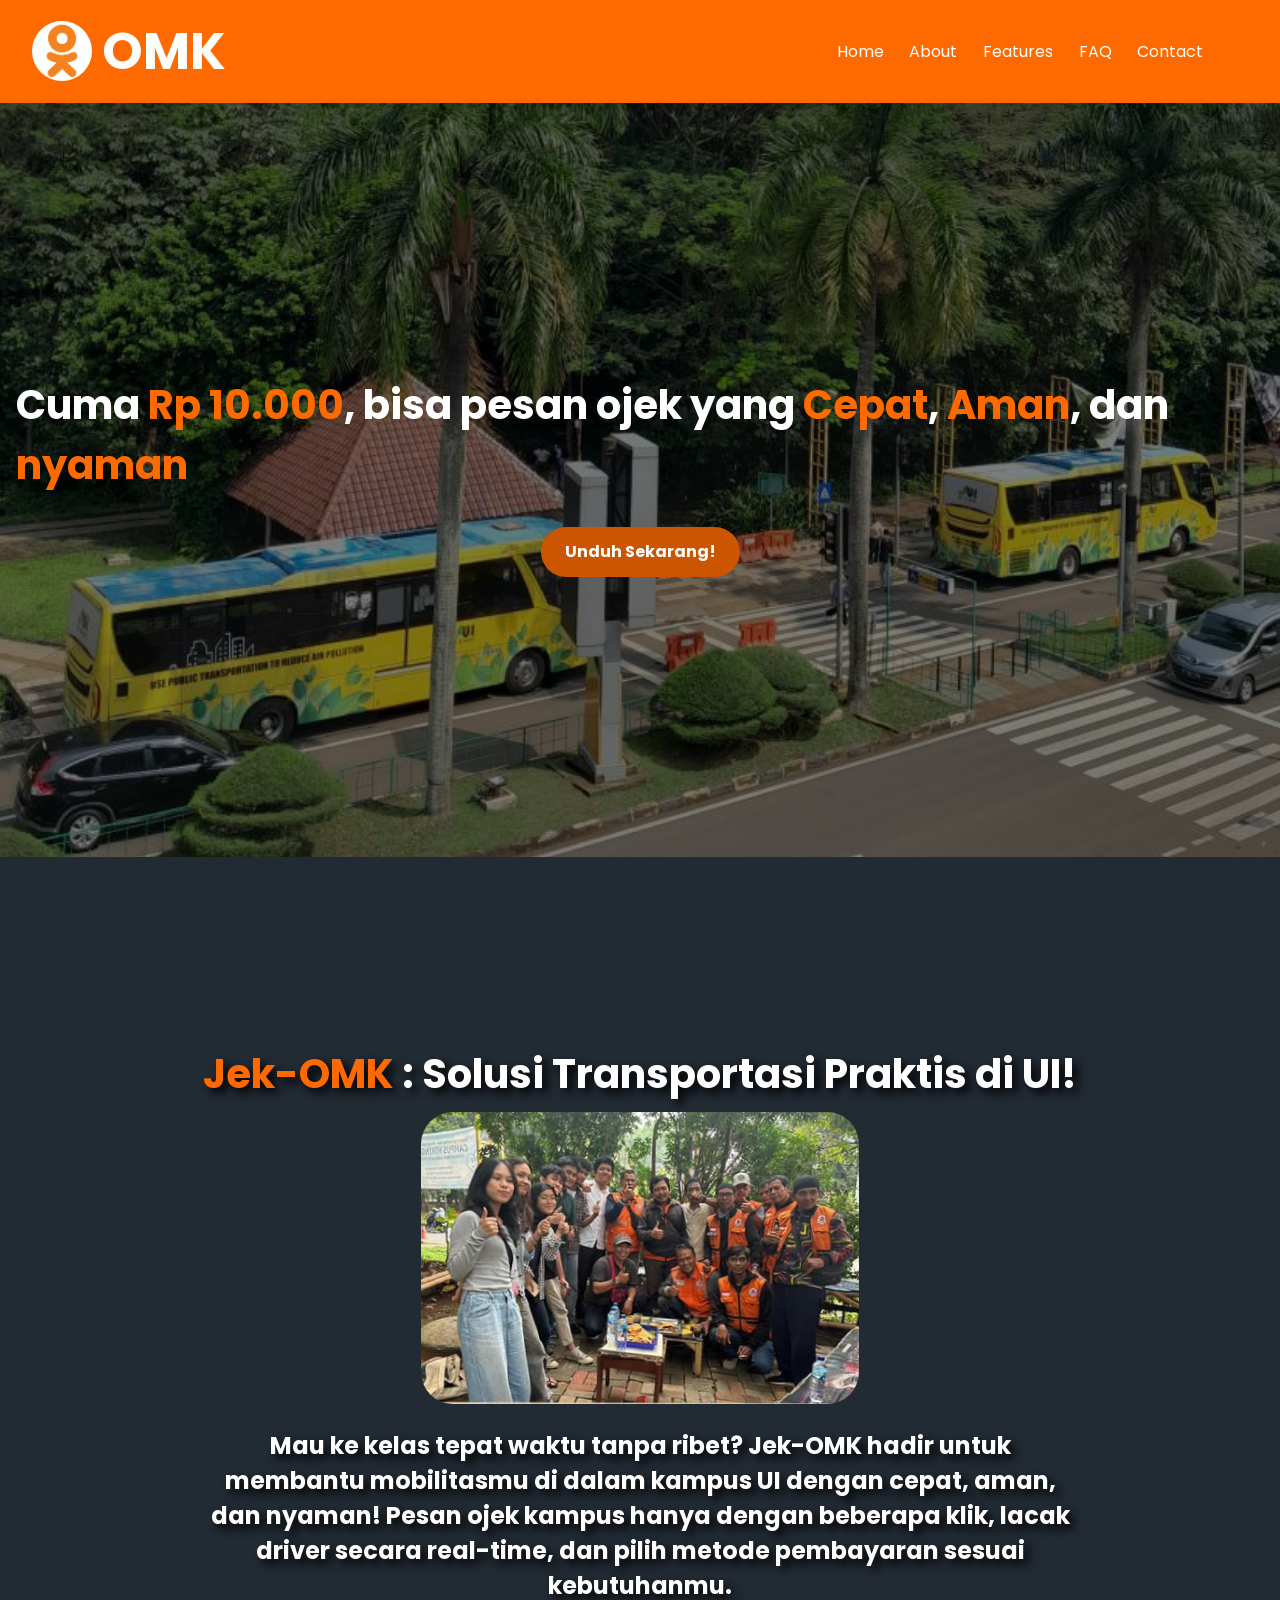
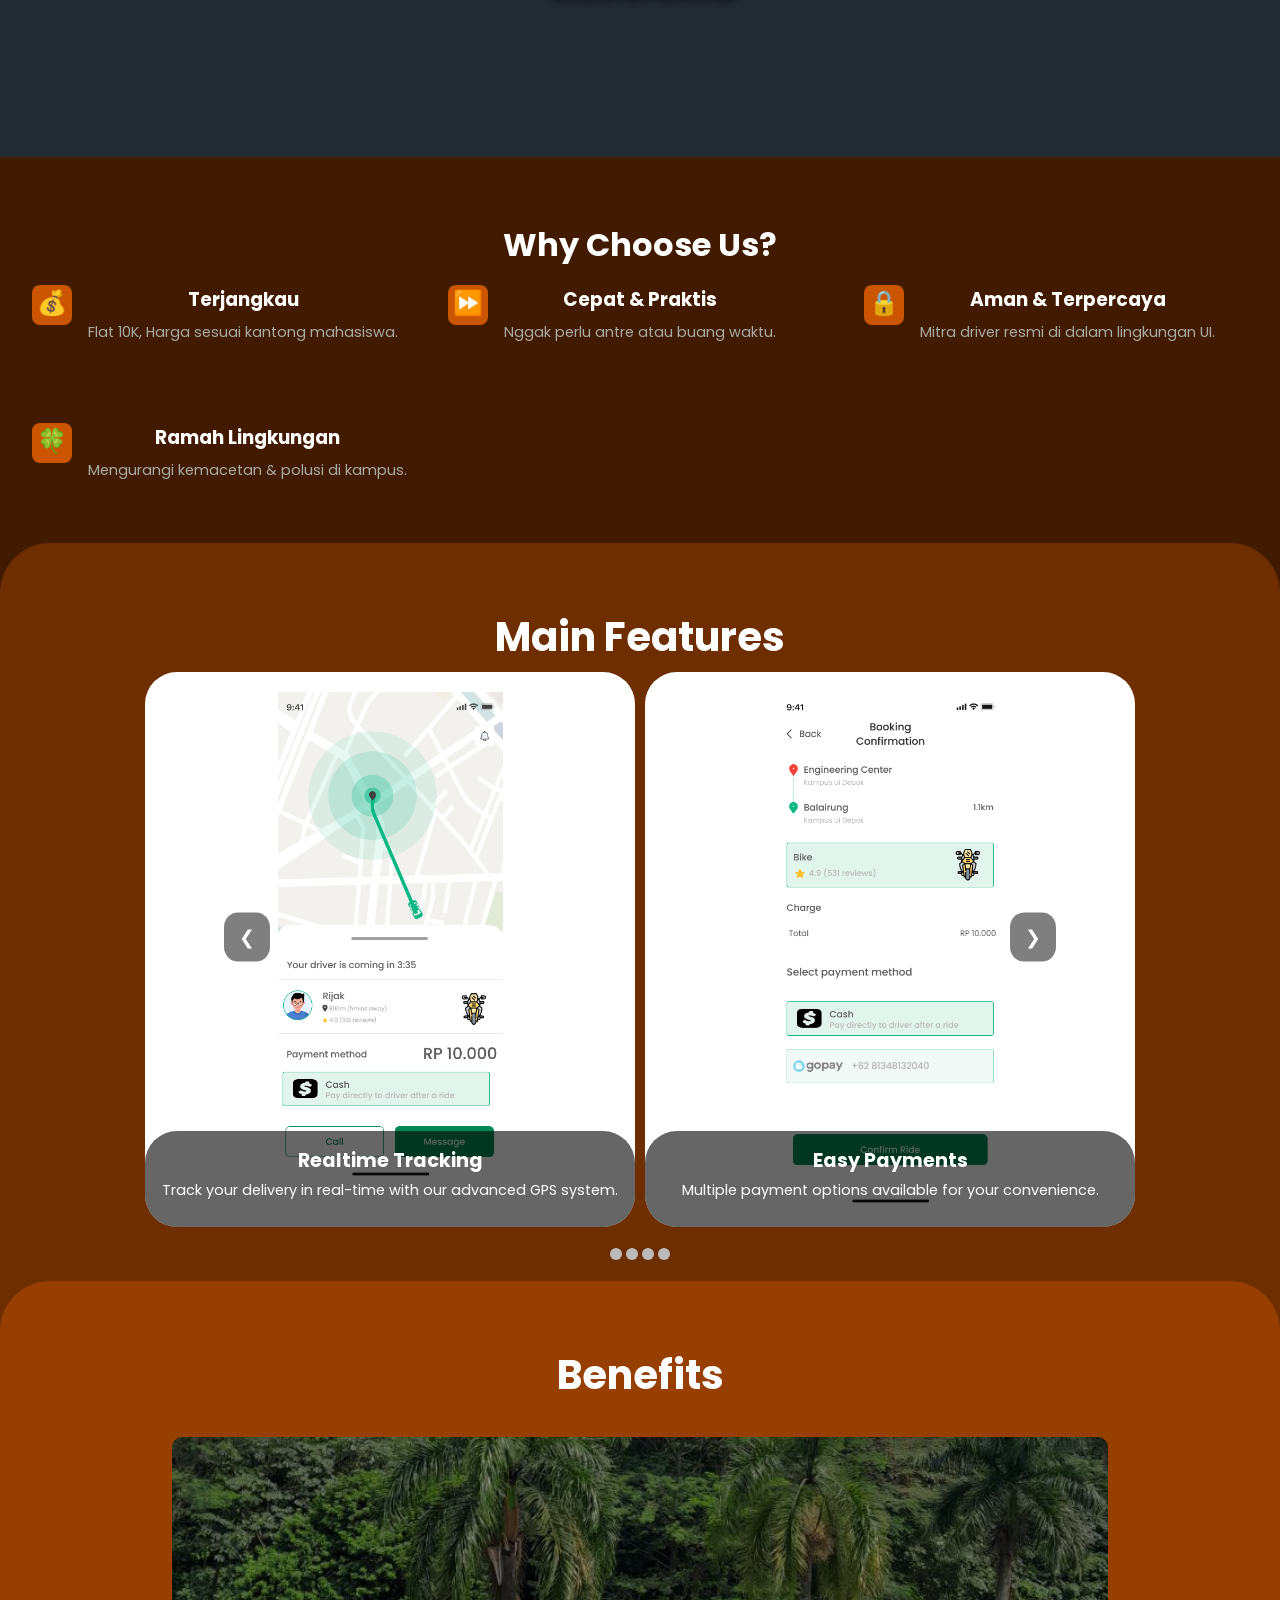
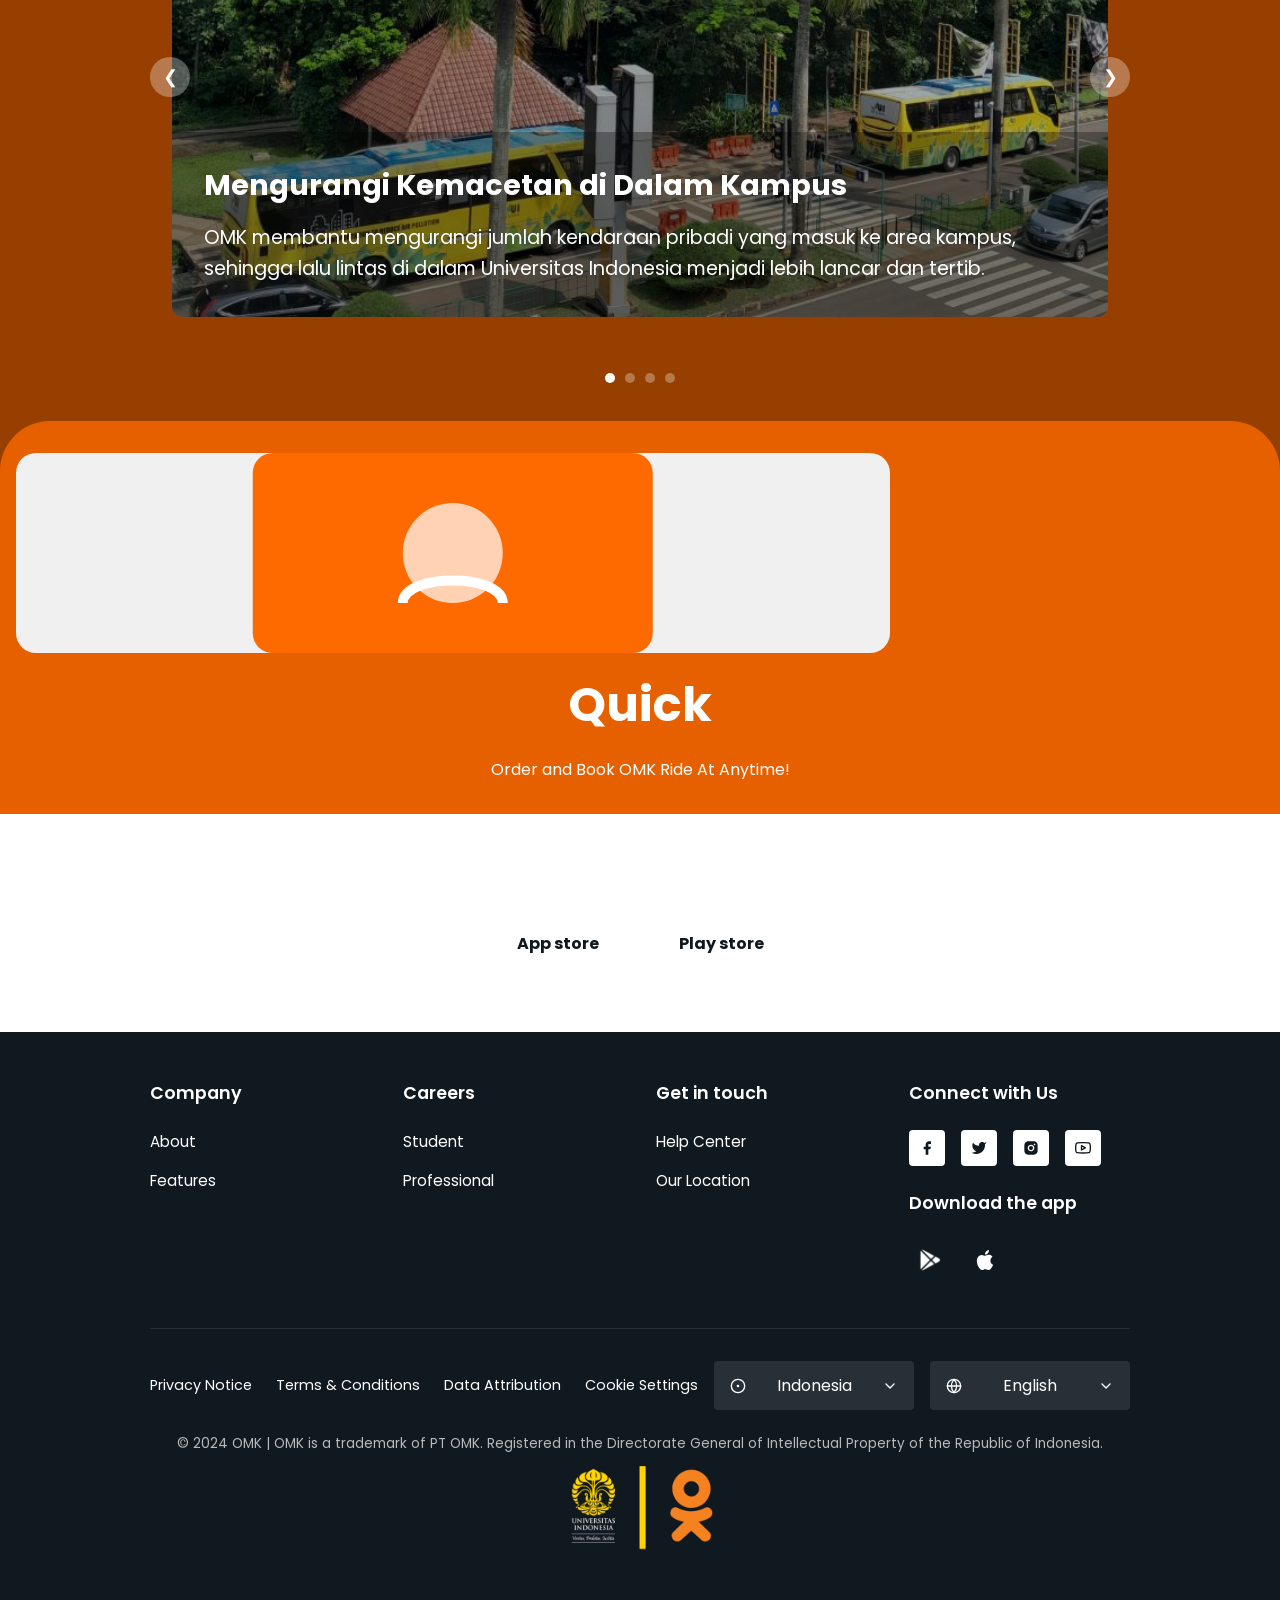
==== Index.html @ d0f8aee9 "color" ====
<!DOCTYPE html>
<html lang="en">
<head>
    <meta charset="UTF-8">
    <meta name="viewport" content="width=device-width, initial-scale=1.0">
    <title>OMK</title>
    <link rel="stylesheet" href="style/styles.css">
    <link href="https://fonts.googleapis.com/css2?family=Poppins:wght@800&display=swap" rel="stylesheet">
</head>
<body>
    <div class="container">
        <!-- Header -->
        <header class="header">
            <div class="logo">
                <img src="assets/Logo_main.png" alt="logo omk" height="60px" style="border-radius: 30px;">
                <span class="logo-text">OMK</span>
            </div>            
            <nav class="nav-menu" id="navMenu">
                <ul>    
                    <li><a href="Index.html">Home</a></li>
                    <li><a href="about.html">About</a></li>
                    <li><a href="features.html">Features</a></li>
                    <li><a href="Index_faq.html">FAQ</a></li>
                    <li><a href="contact.html">Contact</a></li>
                </ul>
            </nav>
            <div class="menu-icon" id="menuToggle">&#9776;</div>
        </header>

        <!-- Hero Section with Product Grid -->
        <section id="home" class="hero">
            <h1>Cuma <span style="color: #ff6a00;">Rp 10.000</span>, bisa pesan ojek yang <span style="color: #ff6a00;">Cepat</span>, <span style="color: #ff6a00;">Aman</span>, dan <span style="color: #ff6a00;">nyaman</span></h1>
            <a href="https://www.figma.com/design/m7IZHGyGPSgOtNWLPlBbos/OMK?m=auto&t=wl3Vj22p5blNziUP-6" class="button">Unduh Sekarang!</a>
        </section>
        
        <section id="about">
            <!-- About OMK -->
            <div class="about">
                <h1><span style="color: #ff6a00;">Jek-OMK</span> : Solusi Transportasi Praktis di UI!</h1>
                <img src="assets/opang.png" style="border-radius: 2rem; margin-top: 0.5rem; margin-bottom: 0.5rem;" alt="opang1">
                <h2 id="about-h2">Mau ke kelas tepat waktu tanpa ribet? Jek-OMK hadir untuk membantu mobilitasmu di dalam kampus UI dengan cepat, aman, dan nyaman! Pesan ojek kampus hanya dengan beberapa klik, lacak driver secara real-time, dan pilih metode pembayaran sesuai kebutuhanmu.
                </h2>
            </div>

        <!-- Why Choose Us -->
        <section class="join">
            <h2>Why Choose Us?</h2>
            
            <div class="join-options">
                <div class="join-option">
                    <div class="option-icon">
                        <p>💰</p>
                    </div>
                    <div class="option-content">
                        <h3>Terjangkau</h3>
                        <p>Flat 10K, Harga sesuai kantong mahasiswa.</p>
                    </div>
                </div>
                
                <div class="join-option">
                    <div class="option-icon">
                        <p>⏩</p>
                    </div>         
                    <div class="option-content">
                        <h3>Cepat & Praktis</h3>
                        <p>Nggak perlu antre atau buang waktu.</p>
                    </div>
                </div>
                
                <div class="join-option">
                    <div class="option-icon">
                        <p>🔒</p>
                    </div>
                    <div class="option-content">
                        <h3>Aman & Terpercaya</h3>
                        <p>Mitra driver resmi di dalam lingkungan UI.</p>
                    </div>
                </div>

                <div class="join-option">
                    <div class="option-icon">
                        <p>🍀</p>
                    </div>
                    <div class="option-content">
                        <h3>Ramah Lingkungan</h3>
                        <p>Mengurangi kemacetan & polusi di kampus.</p>
                    </div>
                </div>
            </div>
        </section>


        <!-- Main Features -->
        <div class="about1">
            <h1>Main Features</h1>
            <div class="slideshow-container">
                <div class="slides-wrapper">
                    <div class="slide">
                        <img src="assets/image1.png" alt="Realtime Tracking">
                        <div class="slide-content">
                            <h3>Realtime Tracking</h3>
                            <p>Track your delivery in real-time with our advanced GPS system.</p>
                        </div>
                    </div>
        
                    <div class="slide">
                        <img src="assets/image2.png" alt="Easy Payments">
                        <div class="slide-content">
                            <h3>Easy Payments</h3>
                            <p>Multiple payment options available for your convenience.</p>
                        </div>
                    </div>
        
                    <div class="slide">
                        <img src="assets/image3.png" alt="comm">
                        <div class="slide-content">
                            <h3>Easy Communication</h3>
                            <p>Our app is enables users to Contact driver to ensure ride safely.</p>
                        </div>
                    </div>

                    <div class="slide">
                        <img src="assets/image4.png" alt="comm">
                        <div class="slide-content">
                            <h3>Need Help?</h3>
                            <p>Our customer service team is always ready to help you!</p>
                        </div>
                    </div>
                </div>
            </div>
        
            <!-- Navigation buttons -->
            <button class="prev" onclick="moveSlide(-1)">&#10094;</button>
            <button class="next" onclick="moveSlide(1)">&#10095;</button>
        
            <!-- Dots for manual navigation -->
            <div class="dots-container">
                <span class="dot" onclick="currentSlide(0)"></span>
                <span class="dot" onclick="currentSlide(1)"></span>
                <span class="dot" onclick="currentSlide(2)"></span>
                <span class="dot" onclick="currentSlide(3)"></span>
            </div>
        </div>

    <!-- Benefits Section -->
    <section class="slider">
        <h2>Benefits</h2>
        
        <div class="benefits-container">
            <div class="benefits-wrapper">
                <!-- Individual benefit slides -->
                <div class="benefit-slide">
                    <div class="benefit-image-container">
                        <img src="assets/Bikun.jpg" alt="Free counselling" class="benefit-image">
                        <div class="benefit-content">
                            <h3>Mengurangi Kemacetan di Dalam Kampus</h3>
                            <p>OMK membantu mengurangi jumlah kendaraan pribadi yang masuk ke area kampus, sehingga lalu lintas di dalam Universitas Indonesia menjadi lebih lancar dan tertib.</p>
                        </div>
                    </div>
                </div>
                
                <div class="benefit-slide">
                    <div class="benefit-image-container">
                        <img src="assets/Benefit2.jpeg" alt="Free counselling" class="benefit-image">
                        <div class="benefit-content">
                            <h3>Mengurangi Emisi Karbon</h3>
                            <p>Dengan lebih banyak mahasiswa menggunakan layanan transportasi yang sama, jumlah kendaraan yang beroperasi berkurang, sehingga polusi udara di lingkungan kampus juga dapat ditekan.</p>
                        </div>
                    </div>
                </div>
                
                <div class="benefit-slide">
                    <div class="benefit-image-container">
                        <img src="assets/Benefit3.png" alt="Free counselling" class="benefit-image">
                        <div class="benefit-content">
                            <h3>Mendukung Ekosistem Transportasi Berkelanjutan</h3>
                            <p>OMK bisa menjadi bagian dari sistem transportasi kampus yang lebih terorganisir, mengurangi ketergantungan pada kendaraan pribadi dan mendorong budaya berbagi transportasi.</p>
                        </div>
                    </div>
                </div>
                
                <div class="benefit-slide">
                    <div class="benefit-image-container">
                        <img src="assets/Benefit4.png" alt="Free counselling" class="benefit-image">
                        <div class="benefit-content">
                            <h3>Mengurangi Beban Parkir</h3>
                            <p>Jika lebih banyak mahasiswa memilih OMK dibandingkan membawa kendaraan pribadi, maka kebutuhan lahan parkir di dalam kampus dapat dikurangi, sehingga area kampus bisa dimanfaatkan untuk fasilitas lain yang lebih bermanfaat.</p>
                        </div>
                    </div>
                </div>
            </div>
            
            <!-- Navigation arrows -->
            <button class="benefit-prev" onclick="moveBenefitSlide(-1)">&#10094;</button>
            <button class="benefit-next" onclick="moveBenefitSlide(1)">&#10095;</button>
        </div>
        
        <!-- Dots for navigation -->
        <div class="benefit-dots">
            <span class="benefit-dot active" onclick="currentBenefitSlide(0)"></span>
            <span class="benefit-dot" onclick="currentBenefitSlide(1)"></span>
            <span class="benefit-dot" onclick="currentBenefitSlide(2)"></span>
            <span class="benefit-dot" onclick="currentBenefitSlide(3)"></span>
        </div>
    </section>


        <!-- Stats Section -->
        <section class="stats">
            <div class="stat-image">
                <svg width="70%" height="100%" viewBox="0 0 400 200" xmlns="http://www.w3.org/2000/svg">
                    <rect width="100%" height="100%" fill="#ff6a00" rx="20" ry="20"/>
                    <circle cx="200" cy="100" r="50" fill="#fff" opacity="0.7"/>
                    <path d="M150,150 C150,120 250,120 250,150" stroke="#fff" stroke-width="10" fill="none"/>
                </svg>
            </div>
            <div class="big-number">Quick</div>
            <p>Order and Book OMK Ride At Anytime!</p>
        </section>

        <!-- Vision Section -->

        <!-- Download Section -->
        <section class="download">
            <h2>Good to Go? Download the OMK app today!</h2>
            <div class="store-buttons">
                <div class="store-button">App store</div>
                <div class="store-button">Play store</div>
            </div>
        </section>

        <!-- Footer -->
        <footer class="footer">
            <div class="container">
                <div class="footer-top">
                    <div class="footer-columns">
                        <div class="footer-column">
                            <h3>Company</h3>
                            <a href="#" class="footer-link">About</a>
                            <a href="#" class="footer-link">Features</a>
                        </div>
                
                        
                        <div class="footer-column">
                            <h3>Careers</h3>
                            <a href="#" class="footer-link">Student</a>
                            <a href="#" class="footer-link">Professional</a>
                        </div>
                        
                        <div class="footer-column">
                            <h3>Get in touch</h3>
                            <a href="#" class="footer-link">Help Center</a>
                            <a href="#" class="footer-link">Our Location</a>
                        </div>
                        
                        <div class="footer-column">
                            <h3>Connect with Us</h3>
                            <div class="social-icons">
                                <a href="#" class="social-icon">
                                    <svg width="16" height="16" viewBox="0 0 24 24" fill="none" xmlns="http://www.w3.org/2000/svg">
                                        <path d="M18 2H15C13.6739 2 12.4021 2.52678 11.4645 3.46447C10.5268 4.40215 10 5.67392 10 7V10H7V14H10V22H14V14H17L18 10H14V7C14 6.73478 14.1054 6.48043 14.2929 6.29289C14.4804 6.10536 14.7348 6 15 6H18V2Z" fill="#101820"/>
                                    </svg>
                                </a>
                                <a href="#" class="social-icon">
                                    <svg width="16" height="16" viewBox="0 0 24 24" fill="none" xmlns="http://www.w3.org/2000/svg">
                                        <path d="M23 3.01006C22.0424 3.68553 20.9821 4.20217 19.86 4.54006C19.2577 3.84757 18.4573 3.35675 17.567 3.13398C16.6767 2.91122 15.7395 2.96725 14.8821 3.29451C14.0247 3.62177 13.2884 4.20446 12.773 4.96377C12.2575 5.72309 11.9877 6.62239 12 7.54006V8.54006C10.2426 8.58562 8.50127 8.19587 6.93101 7.4055C5.36074 6.61513 4.01032 5.44869 3 4.01006C3 4.01006 -1 13.0101 8 17.0101C5.94053 18.408 3.48716 19.109 1 19.0101C10 24.0101 21 19.0101 21 7.51006C20.9991 7.23151 20.9723 6.95365 20.92 6.68006C21.9406 5.67355 22.6608 4.40277 23 3.01006V3.01006Z" fill="#101820"/>
                                    </svg>
                                </a>
                                <a href="#" class="social-icon">
                                    <svg width="16" height="16" viewBox="0 0 24 24" fill="none" xmlns="http://www.w3.org/2000/svg">
                                        <path d="M12 2C14.717 2 15.056 2.01 16.122 2.06C17.187 2.11 17.912 2.277 18.55 2.525C19.21 2.779 19.766 3.123 20.322 3.678C20.8305 4.1779 21.224 4.78259 21.475 5.45C21.722 6.087 21.89 6.813 21.94 7.878C21.987 8.944 22 9.283 22 12C22 14.717 21.99 15.056 21.94 16.122C21.89 17.187 21.722 17.912 21.475 18.55C21.2247 19.2178 20.8311 19.8226 20.322 20.322C19.822 20.8303 19.2173 21.2238 18.55 21.475C17.913 21.722 17.187 21.89 16.122 21.94C15.056 21.987 14.717 22 12 22C9.283 22 8.944 21.99 7.878 21.94C6.813 21.89 6.088 21.722 5.45 21.475C4.78233 21.2245 4.17753 20.8309 3.678 20.322C3.16941 19.8222 2.77593 19.2175 2.525 18.55C2.277 17.913 2.11 17.187 2.06 16.122C2.013 15.056 2 14.717 2 12C2 9.283 2.01 8.944 2.06 7.878C2.11 6.812 2.277 6.088 2.525 5.45C2.77524 4.78218 3.1688 4.17732 3.678 3.678C4.17767 3.16923 4.78243 2.77573 5.45 2.525C6.088 2.277 6.812 2.11 7.878 2.06C8.944 2.013 9.283 2 12 2ZM12 7C10.6739 7 9.40215 7.52678 8.46447 8.46447C7.52678 9.40215 7 10.6739 7 12C7 13.3261 7.52678 14.5979 8.46447 15.5355C9.40215 16.4732 10.6739 17 12 17C13.3261 17 14.5979 16.4732 15.5355 15.5355C16.4732 14.5979 17 13.3261 17 12C17 10.6739 16.4732 9.40215 15.5355 8.46447C14.5979 7.52678 13.3261 7 12 7V7ZM18.5 6.75C18.5 6.41848 18.3683 6.10054 18.1339 5.86612C17.8995 5.6317 17.5815 5.5 17.25 5.5C16.9185 5.5 16.6005 5.6317 16.3661 5.86612C16.1317 6.10054 16 6.41848 16 6.75C16 7.08152 16.1317 7.39946 16.3661 7.63388C16.6005 7.8683 16.9185 8 17.25 8C17.5815 8 17.8995 7.8683 18.1339 7.63388C18.3683 7.39946 18.5 7.08152 18.5 6.75ZM12 9C12.7956 9 13.5587 9.31607 14.1213 9.87868C14.6839 10.4413 15 11.2044 15 12C15 12.7956 14.6839 13.5587 14.1213 14.1213C13.5587 14.6839 12.7956 15 12 15C11.2044 15 10.4413 14.6839 9.87868 14.1213C9.31607 13.5587 9 12.7956 9 12C9 11.2044 9.31607 10.4413 9.87868 9.87868C10.4413 9.31607 11.2044 9 12 9Z" fill="#101820"/>
                                    </svg>
                                </a>
                                <a href="#" class="social-icon">
                                    <svg width="16" height="16" viewBox="0 0 24 24" fill="none" xmlns="http://www.w3.org/2000/svg">
                                        <path d="M22.54 6.42C22.4212 5.94541 22.1793 5.51057 21.8387 5.15941C21.4981 4.80824 21.0708 4.55318 20.6 4.42C18.88 4 12 4 12 4C12 4 5.12 4 3.4 4.46C2.92925 4.59318 2.50187 4.84824 2.16126 5.19941C1.82065 5.55057 1.57879 5.98541 1.46 6.46C1.14521 8.20556 0.991235 9.97631 1 11.75C0.988786 13.537 1.14277 15.3213 1.46 17.08C1.59096 17.5398 1.83831 17.9581 2.17814 18.2945C2.51798 18.6308 2.93882 18.8738 3.4 19C5.12 19.46 12 19.46 12 19.46C12 19.46 18.88 19.46 20.6 19C21.0708 18.8668 21.4981 18.6118 21.8387 18.2606C22.1793 17.9094 22.4212 17.4746 22.54 17C22.8524 15.2676 23.0063 13.5103 23 11.75C23.0112 9.96295 22.8572 8.1787 22.54 6.42V6.42Z" stroke="#101820" stroke-width="2" stroke-linecap="round" stroke-linejoin="round"/>
                                        <path d="M9.75 15.02L15.5 11.75L9.75 8.48001V15.02Z" stroke="#101820" stroke-width="2" stroke-linecap="round" stroke-linejoin="round"/>
                                    </svg>
                                </a>
                            </div>
                            
                            <h3>Download the app</h3>
                            <div class="app-stores">
                                <a href="#" class="app-store">
                                    <img src="assets/google-play.png" style="width: 1.5rem;"  alt="google-play">
                                </a>
                                <a href="#" class="app-store">
                                    <svg width="24" height="24" viewBox="0 0 24 24" fill="none" xmlns="http://www.w3.org/2000/svg">
                                        <path d="M18.71 19.5C17.88 20.74 17 21.95 15.66 21.97C14.32 22 13.89 21.18 12.37 21.18C10.84 21.18 10.37 21.95 9.09997 22C7.78997 22.05 6.79997 20.68 5.95997 19.47C4.24997 17 2.93997 12.45 4.69997 9.39C5.56997 7.87 7.12997 6.91 8.81997 6.88C10.1 6.86 11.32 7.75 12.11 7.75C12.89 7.75 14.37 6.68 15.92 6.84C16.57 6.87 18.39 7.1 19.56 8.82C19.47 8.88 17.39 10.1 17.41 12.63C17.44 15.65 20.06 16.66 20.09 16.67C20.06 16.74 19.67 18.11 18.71 19.5ZM13 3.5C13.73 2.67 14.94 2.04 15.94 2C16.07 3.17 15.6 4.35 14.9 5.19C14.21 6.04 13.09 6.7 11.95 6.61C11.8 5.46 12.35 4.26 13 3.5Z" fill="white"/>
                                    </svg>
                                </a>
                            </div>
                        </div>
                    </div>
                </div>
                
                <div class="footer-bottom">
                    <div class="footer-bottom-content">
                        <div class="footer-nav">
                            <a href="#" class="footer-nav-link">Privacy Notice</a>
                            <a href="#" class="footer-nav-link">Terms & Conditions</a>
                            <a href="#" class="footer-nav-link">Data Attribution</a>
                            <a href="#" class="footer-nav-link">Cookie Settings</a>
                        </div>
                        
                        <div class="selectors">
                            <div class="country-selector">
                                <div class="selector-content">
                                    <svg width="16" height="16" viewBox="0 0 24 24" fill="none" xmlns="http://www.w3.org/2000/svg">
                                        <path d="M12 13C12.5523 13 13 12.5523 13 12C13 11.4477 12.5523 11 12 11C11.4477 11 11 11.4477 11 12C11 12.5523 11.4477 13 12 13Z" fill="white"/>
                                        <path d="M12 22C17.5228 22 22 17.5228 22 12C22 6.47715 17.5228 2 12 2C6.47715 2 2 6.47715 2 12C2 17.5228 6.47715 22 12 22Z" stroke="white" stroke-width="2" stroke-linecap="round" stroke-linejoin="round"/>
                                        <path d="M12 13C12.5523 13 13 12.5523 13 12C13 11.4477 12.5523 11 12 11C11.4477 11 11 11.4477 11 12C11 12.5523 11.4477 13 12 13Z" stroke="white" stroke-width="2" stroke-linecap="round" stroke-linejoin="round"/>
                                    </svg>
                                    <span>Indonesia</span>
                                    <svg width="16" height="16" viewBox="0 0 24 24" fill="none" xmlns="http://www.w3.org/2000/svg">
                                        <path d="M6 9L12 15L18 9" stroke="white" stroke-width="2" stroke-linecap="round" stroke-linejoin="round"/>
                                    </svg>
                                </div>
                            </div>
                            
                            <div class="language-selector">
                                <div class="selector-content">
                                    <svg width="16" height="16" viewBox="0 0 24 24" fill="none" xmlns="http://www.w3.org/2000/svg">
                                        <path d="M12 22C17.5228 22 22 17.5228 22 12C22 6.47715 17.5228 2 12 2C6.47715 2 2 6.47715 2 12C2 17.5228 6.47715 22 12 22Z" stroke="white" stroke-width="2" stroke-linecap="round" stroke-linejoin="round"/>
                                        <path d="M2 12H22" stroke="white" stroke-width="2" stroke-linecap="round" stroke-linejoin="round"/>
                                        <path d="M12 2C14.5013 4.73835 15.9228 8.29203 16 12C15.9228 15.708 14.5013 19.2616 12 22C9.49872 19.2616 8.07725 15.708 8 12C8.07725 8.29203 9.49872 4.73835 12 2V2Z" stroke="white" stroke-width="2" stroke-linecap="round" stroke-linejoin="round"/>
                                    </svg>
                                    <span>English</span>
                                    <svg width="16" height="16" viewBox="0 0 24 24" fill="none" xmlns="http://www.w3.org/2000/svg">
                                        <path d="M6 9L12 15L18 9" stroke="white" stroke-width="2" stroke-linecap="round" stroke-linejoin="round"/>
                                    </svg>
                                </div>
                            </div>
                        </div>
                    </div>
                    
                    <div class="copyright">
                        <p>© 2024 OMK | OMK is a trademark of PT OMK. Registered in the Directorate General of Intellectual Property of the Republic of Indonesia.</p>
                        <div class="logo-footer">
                            <img src="assets/ui_omk_logo.png" alt="logo omk" height="100px">
                            <span class="logo-text"></span>
                        </div>  
                    </div>
                </div>
            </div>
        </footer>
    </div>
</body>
<script src="script/scripts.js"></script>
</html>
---- style/styles.css ----
* {
    margin: 0;
    padding: 0;
    box-sizing: border-box;
    font-family: "Poppins", sans-serif;

}

body {
    background-image: url('../assets/Bikun.jpg');
    background-attachment: fixed;
    background-position: center;
    background-size: cover;
    background-repeat: no-repeat;
    color: white;
    font-family: Arial, sans-serif;
    margin: 0;
    padding: 0;
}

body::before {
    content: "";
    position: fixed; /* Stays in place while scrolling */
    top: 0;
    left: 0;
    width: 100%;
    height: 100%;
    background: rgba(0, 0, 0, 0.5); /* Adjust opacity */
    z-index: -1;
}


.container {
    width: 100%;
    margin: 0;
    padding: 0;
}

.header {
    position: sticky;
    width: 100%;
    display: flex;
    justify-content: space-between;
    align-items: center;
    padding: 0.8rem 1rem;
    background-color: #ff6a00; 
    top: 0;
    z-index: 100;
    box-shadow: 0 2px 5px rgba(0, 0, 0, 0.1);
}


.logo {
    display: flex;
    align-items: center; 
    gap: 10px;
    margin-left: 1rem;
}

.logo-text {
    font-family: "Poppins", sans-serif;
    font-size: 3.2rem;
    font-weight: bold;
    color: white;
    white-space: nowrap;
}

.nav-menu {
    display: none;
}

.menu-icon {
    display: block;
    font-size: 1.5rem;
    cursor: pointer;
    color: white;
    z-index: 1000;
}


.nav-menu ul {
    display: flex;
    list-style: none;
    padding: 0;
    float: right;
}

.nav-menu li {
    margin: 0 0.8rem;
}

.nav-menu a {
    font-family: "Poppins", sans-serif;
    color: white;
    text-decoration: none;
    font-size: 1rem;
    padding: 0.5rem 0;
    display: flex;
    align-items: center;
}

.nav-menu.active {
    display: block;
    position: fixed;
    top: 0;
    left: 0;
    width: 100%;
    height: 100vh;
    background: linear-gradient(135deg, #ff6a00 0%, #973f00 100%);
    z-index: 99;
    padding-top: 100px;
    overflow-y: auto;
    transition: all 0.3s ease-in-out;
}

.nav-menu.active ul {
    display: flex;
    flex-direction: column;
    align-items: flex-end;
    list-style: none;
    padding: 0 2rem;
    margin: 0;
    width: 100%;
}

.nav-menu.active li {
    margin: 1rem 0;
    width: 70%;
    border-bottom: 1px solid rgba(255, 255, 255, 0.2);
    padding-bottom: 1rem;
    transform: translateX(0);
    animation: slideIn 0.4s ease forwards;
    opacity: 0;
}

.nav-menu.active li:nth-child(1) { animation-delay: 0.1s; }
.nav-menu.active li:nth-child(2) { animation-delay: 0.2s; }
.nav-menu.active li:nth-child(3) { animation-delay: 0.3s; }
.nav-menu.active li:nth-child(4) { animation-delay: 0.4s; }
.nav-menu.active li:nth-child(5) { animation-delay: 0.5s; }

@keyframes slideIn {
    from {
        transform: translateX(50px);
        opacity: 0;
    }
    to {
        transform: translateX(0);
        opacity: 1;
    }
}

.nav-menu.active a {
    color: white;
    font-size: 2rem;
    text-decoration: none;
    font-family: "Poppins", sans-serif;
    font-weight: 700;
    display: block;
    padding: 0.5rem 0;
    position: relative;
    transition: all 0.3s ease;
}

.nav-menu.active a::after {
    content: "";
    position: absolute;
    bottom: 0;
    left: 0;
    width: 0;
    height: 3px;
    background-color: white;
    transition: width 0.3s ease;
}

.nav-menu.active a:hover {
    transform: translateX(10px);
    text-shadow: 0 0 10px rgba(255, 255, 255, 0.5);
}

.nav-menu.active a:hover::after {
    width: 100%;
}

/* Add a decorative element */
.nav-menu.active::before {
    content: "";
    position: absolute;
    top: 20px;
    left: 10px;
    width: 100px;
    height: 100px;
    border-radius: 50%;
    background-image: url('../assets/Logo_main.png');
    background-position: center;
    background-size: cover;
    z-index: -1;
}

/* Close button styling */
#menuToggle {
    transition: transform 0.3s ease;
}

#menuToggle:hover {
    transform: rotate(90deg);
}

.dropdown-arrow {
    font-size: 0.7rem;
    margin-left: 5px;
}


/* Hero Section */
.hero {
    padding: 17rem 1rem;
    text-align: center;
    display: flex;
    flex-direction: column;
    justify-content: center;
    align-items: center;
    color: white;
}



.hero h1 {
    font-size: 2.5rem;
    margin-bottom: 1.5rem;
    font-weight: bold;
}

.button {
    background-color: #cb5500;
    color: white;
    padding: 0.8rem 1.5rem;
    border-radius: 25px;
    display: inline-block;
    font-weight: bold;
    text-decoration: none;
    margin: 0.5rem;
}


.hero h1, .hero .button {
    position: relative;
    z-index: 2; /* Ensures text and button appear above overlay */
}



/* About Us Section */
.about {
    width: 100vw; /* Full width */
    max-width: 100%; /* Ensure it doesn't exceed the viewport */
    display: flex;
    justify-content: center;
    align-items: center;
    flex-direction: column;
    height: 100vh; 
    padding-top: 1rem; 
    margin: 0; 
    text-align: center; 
    color: white; 
    position: relative;
    overflow: hidden;
    background-color: #222a33;
}


  .about h1 {
    /* font-family: 'Trebuchet MS', 'Lucida Sans Unicode', 'Lucida Grande', 'Lucida Sans', Arial, sans-serif; */
    margin-top: 1rem;
    text-shadow: 5px 5px 10px rgba(0, 0, 0, 1);
    font-size: 2.5rem;
  }

  .about h2 {
    /* font-family: 'Trebuchet MS', 'Lucida Sans Unicode', 'Lucida Grande', 'Lucida Sans', Arial, sans-serif; */
    font-size: 1.5rem;
    margin-top: 1rem;   
    /* margin-left: 0px; */
    /* float: center; */
    color: white;
    text-shadow: 5px 5px 10px rgba(0, 0, 0, 1);
    padding: 0px 200px;
  }

  .about h3 {
    /* font-family: 'Trebuchet MS', 'Lucida Sans Unicode', 'Lucida Grande', 'Lucida Sans', Arial, sans-serif; */
    font-size: 1rem;
    margin-top: 70px;
    margin-left: 0px;
    float: center;
    color: white;
    text-shadow: 5px 5px 10px rgba(0, 0, 0, 1);
    padding: 0px 200px;
  }

    /* Main features */

    .about1 h1{
        font-size: 2.5rem;
        margin
    }

    .slideshow-container {
        max-width: 1000px;
        /* max-width: 620rem; */
        max-height: 100%;
        width: 95%;
        margin: auto;
        overflow: hidden;
        position: relative;
    }

    .slides-wrapper {
        display: flex;
        transition: transform 0.5s ease-in-out;
        /* gap: 20px; */
    }
    
    /* .slide {
        flex: 0 0 calc(50% - 10px); Show two slides 
        position: relative;
        background-color: white;
        padding: 20px;
        border-radius: 2rem;
        display: flex;
        flex-direction: column; Stack image and text
        align-items: center; Center everything
    } */

    .slide {
        flex: 0 0 calc(50% - 10px); /* Adjust as needed */
        position: relative;
        background-color: white;
        padding: 20px;
        border-radius: 2rem;
        display: flex;
        flex-direction: column; /* Stack image and text */
        align-items: center; /* Center everything */
        margin: 5px; /* Add margin to prevent cutting off */
    }

    .slide h1 {
        text-align: center;
        margin-bottom: 2rem;
        font-size: 2.5rem;
        color: white;
    }
    
    
    .slide img {
        width: 50%;
        height: auto;
        /* border-radius: 2rem; */
        object-fit: contain; /* Prevents cropping */

    }
    
    .slide-content {
        height: 6rem;
        position: absolute;
        bottom: 0;
        background: rgba(0, 0, 0, 0.6);
        color: white;
        width: 100%;
        padding: 15px;
        text-align: center;
        border-radius: 2rem;
    }
    
    .slide-content h3 {
        margin-top: 0;
        margin-bottom: 5px;
        font-size: 1.2rem; /* Control heading size */
    }
    
    .slide-content p {
        margin: 0;
        font-size: 0.9rem; /* Control paragraph size */
    }

    /* Next & previous buttons */
    .prev, .next {
        position: absolute;
        top: 50%;
        transform: translateY(-50%);
        background: rgba(0, 0, 0, 0.5);
        color: white;
        border: none;
        padding: 10px 15px;
        cursor: pointer;
        border-radius: 30%;
        font-size: 1.2rem;
        z-index: 10; /* Ensure they stay on top */
    }
    
    /* Adjust position closer to the images */
    /* .prev {
        left: 200px; Move closer to content
    }
    
    .next {
        right: 200px;
    } */

    .prev {
        left: 14rem; /* Move closer to the content */
    }
    
    .next {
        right: 14rem; /* Move closer to the content */
    }

    
    /* On hover, add a darker background */
    .prev:hover, .next:hover {
        background-color: rgba(0, 0, 0, 0.8);
    }
    
    /* Make dots more visible */
    .dots-container {
        text-align: center;
        margin-top: 10px;
    }
    
    .dot {
        width: 12px;
        height: 12px;
        background: #bbb;
        display: inline-block;
        border-radius: 50%;
        cursor: pointer;
    }

    .active {
        background: #ff6600;
    }
    
    .active, .dot:hover {
        background-color: #ff6600; /* Match your site color theme */
    }

    /* Fading animation */
    .fade {
    animation-name: fade;
    animation-duration: 1.5s;
    }

    @keyframes fade {
    from {opacity: .4}
    to {opacity: 1}
    }

/* visi misi */
.container1 {
    width: 80%;
    margin: auto;
    overflow: hidden;
  }
  
  .pricing-table {
    display: flex;
    justify-content: space-between;
    flex-wrap: wrap;
  }
  
  .pricing-option {
    border: 3px solid #ff6a00;
    border-radius: 8px;
    padding: 20px;
    margin: 10px;
    flex: 1 1 calc(33.333% - 20px);
    box-sizing: border-box;
    background-color: #1f2833;
  }

  .pricing-option img{
    /* max-height: relative; */
    max-width: 20%;
    display: block;
    margin-left: auto;
    margin-right: auto;
    width: 50%;
  }

  .pricing-option h2 {
    font-family: "Poppins", sans-serif;
    text-align: center;
    color: #ff6a00;
    
  }

  .pricing-option h3 {
    font-family: "Poppins", sans-serif;
    text-align: center;
  }

  .pricing-option p {
    text-align: center;
    margin-top: 1rem;
  }
  
  .pricing-option ul {
    list-style-type: none;
    padding: 0;
    text-align: left;
    margin: 20px 0 0;
  }
  
  .pricing-option ul li {
    padding: 8px 0;
    border-bottom: 1px solid #ff6a00;
    list-style: circle;
    margin-left: 20px;
  }
  
  .pricing-option ul li:last-child {
    border-bottom: none;
  }

  /* UI-OMK LOGO */
  .uiomklogo {
    max-height: 10%;
    height: auto;
  }

  /* CONTACT US FORM */
  
    .section2 {
        display: flex;
        justify-content: center;
        align-items: center;
    }

  .contact {
    display: flex;
    width: 60%;
    margin: 0;
    padding: 0;
    justify-content: center;
  }

  .form-group{
    margin-bottom: 1rem;
  }

  .form-group input, textarea{
    width: 100%;
    padding: 10px;
    border: 1px solid #ccc;
    border-radius: 5px;
    align-content: center;
  }

  .input-error {
    border: 1px solid red;
  }

  .submit{
    background-color: #cb5500;
    color: white;
    padding: 0.8rem 5rem;
    border-radius: 25px;
    display: block;
    font-weight: bold;
    text-decoration: none;
    margin: 0 auto;
    align-items: center;
  }

/* FEATURES */
.features-container {
    display: flex;
    flex-direction: column;
    gap: 40px;
    max-width: 900px;
    margin: auto;
    margin-top: 1rem;
}

.features {
    display: flex;
    gap: 20px;
    align-items: flex-start;
    margin-top: 1rem;
}

.features.reverse {
    flex-direction: row-reverse;
}

.features.reverse h3 {
    text-align: right;
}

.features.reverse p {
    text-align: right;
}

.features img {
    width: 250px;
    height: auto;
    object-fit: cover;
    border-radius: 5px;
}

.features-info {
    max-width: 600px;
}

.features h3 {
    margin-top: 0;
    font-size: 1,5rem;
    font-weight: bold;
    color: #e66000;
    text-align: left;
}

.features-info p {
    font-size: 1rem;
    line-height: 1.6;
    text-align: left;
}

.features-info a {
    font-size: 14px;
    font-weight: bold;
    color: #000;
    text-decoration: none;
}

.features-info a:hover {
    text-decoration: underline;
}


/* Services Grid */
.services {
    display: grid;
    grid-template-columns: repeat(4, 1fr);
    gap: 1rem;
    padding: 1rem;
    margin-bottom: 2rem;
}

.service {
    text-align: center;
    padding: 0.5rem;
}

.service-icon {
    background-color: #cb5500;
    color: white;
    width: 50px;
    height: 50px;
    border-radius: 50%;
    display: flex;
    align-items: center;
    justify-content: center;
    margin: 0 auto 0.5rem;
    font-size: 20px;
}

.service p {
    font-size: 0.8rem;
}

/* Products Section */
.products {
    background-color: #cb5500;
    border-radius: 20px;
    padding: 2rem 1rem;
    margin: 1rem;
    color: white;
}

.product-list {
    margin: 1.5rem 0;
}

.product-item {
    display: flex;
    align-items: center;
    margin-bottom: 0.8rem;
}

.product-icon {
    width: 24px;
    height: 24px;
    background-color: white;
    border-radius: 50%;
    margin-right: 0.8rem;
}

.category-title {
    font-size: 1.2rem;
    font-weight: bold;
    margin-top: 1.5rem;
}

.category-description {
    font-size: 0.9rem;
    margin-bottom: 1rem;
}

/* Download Section */
.download {
    padding: 2rem 1rem;
    text-align: center;
}

.download h2 {
    font-size: 2rem;
    margin-bottom: 1.5rem;
}

.store-buttons {
    display: flex;
    justify-content: center;
    gap: 1rem;
    margin-bottom: 2rem;
}

.store-button {
    background-color: white;
    color: #101820;
    padding: 0.8rem 2rem;
    border-radius: 25px;
    font-weight: bold;
    cursor: pointer;
}

    /* Benefits Slider Section */
    .slider {
        position: relative;
        background-color: #973f00;
        padding: 4rem 2rem;
        text-align: center;
        border-top-left-radius: 50px;
        border-top-right-radius: 50px;
        margin-top: -50px;
        z-index: 1;
        overflow: hidden;
    }

    .slider h2 {
        text-align: center;
        font-size: 2.5rem;
        color: white;
    }

    .benefits-container {
        position: relative;
        max-width: 1000px;
        margin: 0 auto;
        overflow: hidden;
    }

    .benefits-wrapper {
        display: flex;
        transition: transform 0.5s ease;
        width: 100%;
    }

    .benefit-slide {
        min-width: 100%;
        padding: 2rem;
        box-sizing: border-box;
        color: white;
    }

    .benefit-image-container {
        position: relative;
        border-radius: 10px;
        overflow: hidden;
        height: 30rem;
        width: 100%;
    }

    .benefit-image {
        width: 100%;
        height: 100%;
        object-fit: cover;
        display: block;
        filter: brightness(0.65); /* This creates the dimming effect */
    }

    .benefit-content {
        position: absolute;
        bottom: 0;
        left: 0;
        width: 100%;
        padding: 2rem;
        background: rgba(0, 0, 0, 0.3); /* Semi-transparent overlay */
        text-align: left;
    }

    .benefit-slide h3 {
        font-size: 1.8rem;
        margin-bottom: 1rem;
    }

    .benefit-slide p {
        font-size: 1.2rem;
        line-height: 1.6;
    }

    /* Navigation Buttons */
    .benefit-prev, .benefit-next {
        position: absolute;
        top: 50%;
        transform: translateY(-50%);
        background-color: rgba(255, 255, 255, 0.3);
        color: white;
        border: none;
        border-radius: 50%;
        width: 40px;
        height: 40px;
        font-size: 18px;
        cursor: pointer;
        z-index: 10;
        transition: background-color 0.3s;
    }

    .benefit-prev:hover, .benefit-next:hover {
        background-color: rgba(255, 255, 255, 0.5);
    }

    .benefit-prev {
        left: 10px;
    }

    .benefit-next {
        right: 10px;
    }

    /* Dots */
    .benefit-dots {
        display: flex;
        justify-content: center;
        margin-top: 1.5rem;
        margin-bottom: 1.5rem;
    }

    .benefit-dot {
        width: 10px;
        height: 10px;
        background-color: rgba(255, 255, 255, 0.3);
        border-radius: 50%;
        margin: 0 5px;
        cursor: pointer;
        transition: background-color 0.3s;
    }

    .benefit-dot.active {
        background-color: white;
    }

/* Join Section */
.join {
    padding: 2rem 1rem;

}

.join h2 {
    text-align: center;
    margin-bottom: 1rem;
    font-size: 2rem;
}

.join-option {
    margin-bottom: 2rem;
    display: flex;
    align-items: flex-start;
}

.option-icon {
    width: 40px;
    height: 40px;
    background-color: #cb5500;
    border-radius: 8px;
    margin-right: 1rem;
}

.option-icon p{
    font-size: 1.5rem;
}

.option-content h3 {
    margin-bottom: 0.5rem;
}

.option-content h4 {
    margin-bottom: 0.5rem;
}

.option-content p {
    color: #aaa;
    margin-bottom: 1rem;
    font-size: 0.9rem;
}

/* Base Section Styles */
.join,
.about1,
.slider,
.stats {
    position: relative;
    padding: 4rem 2rem;
    text-align: center;
}

/* Different Background Colors */
.join { background-color: #421a00; }  /* Green */
.about1 { background-color: #6e2e00; } /* Blue */
.slider { background-color: #973f00; } /* Red */
.stats { background-color: #e66000; }  /* Yellow */

/* Rounded Corners on Top (except first section) */  
.about1,
.slider,
.stats {
    border-top-left-radius: 50px;
    border-top-right-radius: 50px;
    margin-top: -50px; /* Pull the section up */
    z-index: 1;
}


.join {
    z-index: 1;
}


/* Stats Section */
.stats {
    justify-items: center;
    padding: 2rem 1rem;
    text-align: center;
}

.stat-image {
    display: flex;
    justify-content: center;
    width: 70%;
    height: 200px;
    margin-bottom: 1rem;
    background-color: #f0f0f0;
    border-radius: 20px;
}

.big-number {
    font-size: 3rem;
    font-weight: bold;
    margin: 1rem 0;
}

   /* footer Section */

.footer {
    display: grid;
    background-color: #101820;
    padding: 3rem 0;
    justify-content: center;
}

.footer-top {

    grid-template-columns: 1fr;
    gap: 2rem;
    margin-bottom: 3rem;
}

.footer-columns {
    display: grid;
    grid-template-columns: repeat(2, 1fr);
    gap: 2rem;
}

.footer-column h3 {
    font-size: 1.1rem;
    margin-bottom: 1.5rem;
    font-weight: 600;
}

.footer-link {
    display: block;
    color: #ffffff;
    margin-bottom: 1rem;
    text-decoration: none;
    font-size: 0.95rem;
}

.footer-link:hover {
    text-decoration: underline;
}

.social-icons {
    display: flex;
    gap: 1rem;
    margin-bottom: 1.5rem;
}

.social-icon {
    width: 36px;
    height: 36px;
    background-color: #ffffff;
    border-radius: 4px;
    display: flex;
    align-items: center;
    justify-content: center;
}

.app-stores {
    display: flex;
    gap: 1rem;
    margin-top: 1rem;
}

.app-store {
    height: 40px;
    width: 40px;
    display: flex;
    align-items: center;
    justify-content: center;
}

.footer-bottom {
    padding-top: 2rem;
    border-top: 1px solid rgba(255, 255, 255, 0.1);

}

.footer-nav {
    display: flex;
    flex-wrap: wrap;
    gap: 1.5rem;
    margin-bottom: 1.5rem;
}

.footer-nav-link {
    color: #ffffff;
    text-decoration: none;
    font-size: 0.9rem;
}

.footer-nav-link:hover {
    text-decoration: underline;
}

.country-selector, .language-selector {
    display: flex;
    align-items: center;
    background: rgba(255, 255, 255, 0.1);
    border-radius: 4px;
    padding: 0.75rem 1rem;
    margin-bottom: 1.5rem;
    cursor: pointer;
}

.selector-content {
    display: flex;
    flex: 1;
    justify-content: space-between;
    align-items: center;
}

.copyright {
    text-align: center;
    font-size: 0.85rem;
    line-height: 1.5;
    color: rgba(255, 255, 255, 0.7);
}


/* Responsive */
@media (min-width: 768px) {
    .services {
        grid-template-columns: repeat(6, 1fr);
    }

    .slide {
        flex: 0 0 calc(50% - 10px); /* Two slides per view */
    }

    .store-buttons {
        justify-content: center;
    }

    .join-options {
        display: grid;
        grid-template-columns: repeat(2, 1fr);
        gap: 2rem;
    }

    .footer-columns {
        grid-template-columns: repeat(4, 1fr);
    }

    .footer-bottom-content {
        display: flex;
        flex-wrap: wrap;
        align-items: center;
        gap: 1rem;
        margin-bottom: 1.5rem;
    }

    .country-selector, .language-selector {
        width: 200px;
        margin-bottom: 0;
    }
}

@media (max-width: 767px) { 
    #about-h2 {
        display: none;
    }

    .contact {
        width: 100%;
      }

    .slide {
        flex: 0 0 100%; /* Each slide takes full width */
    }

    .slideshow-container {
        height: auto; /* Prevents forced cropping */
        max-height: 90vh;
    }
     
    .slide img {
        object-fit: contain; /* Ensure the full image is shown */
        width: 65%;
        height: auto;
        max-height: 80vh; /* Prevents oversized images */
        background-color: white; /* Keeps a clean look */
    }
     
    .slide-content {
        padding: 15px; /* Increased padding */
    }
     
    .slide-content h3 {
        font-size: 1.2rem; /* Larger font */
        margin-bottom: 8px;
    }
     
    .slide-content p {
        font-size: 1rem; /* Increased font size */
        line-height: 1.4;
    }
    
    /* Make navigation buttons more visible on mobile */
    .prev, .next {
        padding: 15px;
        font-size: 18px;
        background-color: rgba(0, 0, 0, 0.5);
    }
    .prev {
        left: 10px; /* Bring closer to the slides */
    }
    
    .next {
        right: 10px;
    }
    
    
    .benefit-slide p {
        font-size: 1rem;
    }

        .benefit-slide {
            padding: 1rem;
        }
        
        .benefit-image-container {
            height: 50rem; /* Allow image to scale naturally */
            width: auto;
            max-height: 400px; /* Keep a reasonable max height */
            border-radius: 8px;
        }
        .benefit-content {
            width: 100%;  /* Fully stretch across the image */
            padding: 1.5rem;
            background: rgba(0, 0, 0, 0.6); /* Darker overlay for better contrast */
            position: absolute;
            bottom: 0;
            left: 0;
            right: 0;  /* Ensure it reaches the right edge */
            box-sizing: border-box; /* Prevent unwanted padding issues */
        }
        
        .benefit-slide h3 {
            font-size: 1.2rem;
            margin-bottom: 0.5rem;
        }
        
        .benefit-slide p {
            display: none;
        }
        
        /* Adjust navigation buttons for the benefit slider */
        .benefit-prev, .benefit-next {
            width: 40px;
            height: 40px;
            font-size: 18px;
            top: 50%;
            transform: translateY(-50%);
        }
        
        .benefit-prev {
            left: 10px;
        }
        
        .benefit-next {
            right: 10px;
        }
        
        /* Adjust dots for mobile */
        .benefit-dot {
            width: 10px;
            height: 10px;
            margin: 0 5px;
        }
}


@media (min-width: 1024px) {
    .container {
        max-width: 100%;
        margin: 0 auto;
        padding: 0 auto ;
    }
    .hero {
        display: flex;
        align-items: center;
        justify-content: space-between;
        text-align: left;
    }

    .menu-icon {
        display: none; /* Hide hamburger on desktop */
    }

    .nav-menu {
        display: block; /* Show navigation on desktop */
        flex: 1;
        margin-left: 3rem;
        position: static;
        padding-top: 0;
        height: auto;
        background-color: transparent;
    }
    
    .nav-menu ul {
        display: flex;
        flex-direction: row;
        list-style: none;
        margin-right: 3rem;
        padding: 0;
    }
    
    .nav-menu li {
        margin: 0 0.8rem;
    }
    
    .nav-menu a {
        color: white;
        text-decoration: none;
        font-size: 1rem;
        padding: 0.5rem 0;
        display: flex;
        align-items: center;
    }
    
    .dropdown-arrow {
        font-size: 0.7rem;
        margin-left: 5px;
    }

    .hero-content {
        width: 50%;
    }

    .services {
        grid-template-columns: repeat(8, 1fr);
    }

    .products-container {
        display: flex;
        gap: 2rem;
    }

    .products {
        width: 50%;
    }

    .join-options {
        grid-template-columns: repeat(3, 1fr);
    }

    .footer-top {
        grid-template-columns: auto 1fr;
    }

    .footer-columns {
        grid-template-columns: repeat(4, 1fr);
    }

    .footer-bottom-content {
        justify-content: space-between;
    }

    .footer-nav {
        margin-bottom: 0;
    }

    .selectors {
        display: flex;
        gap: 1rem;
    }
}
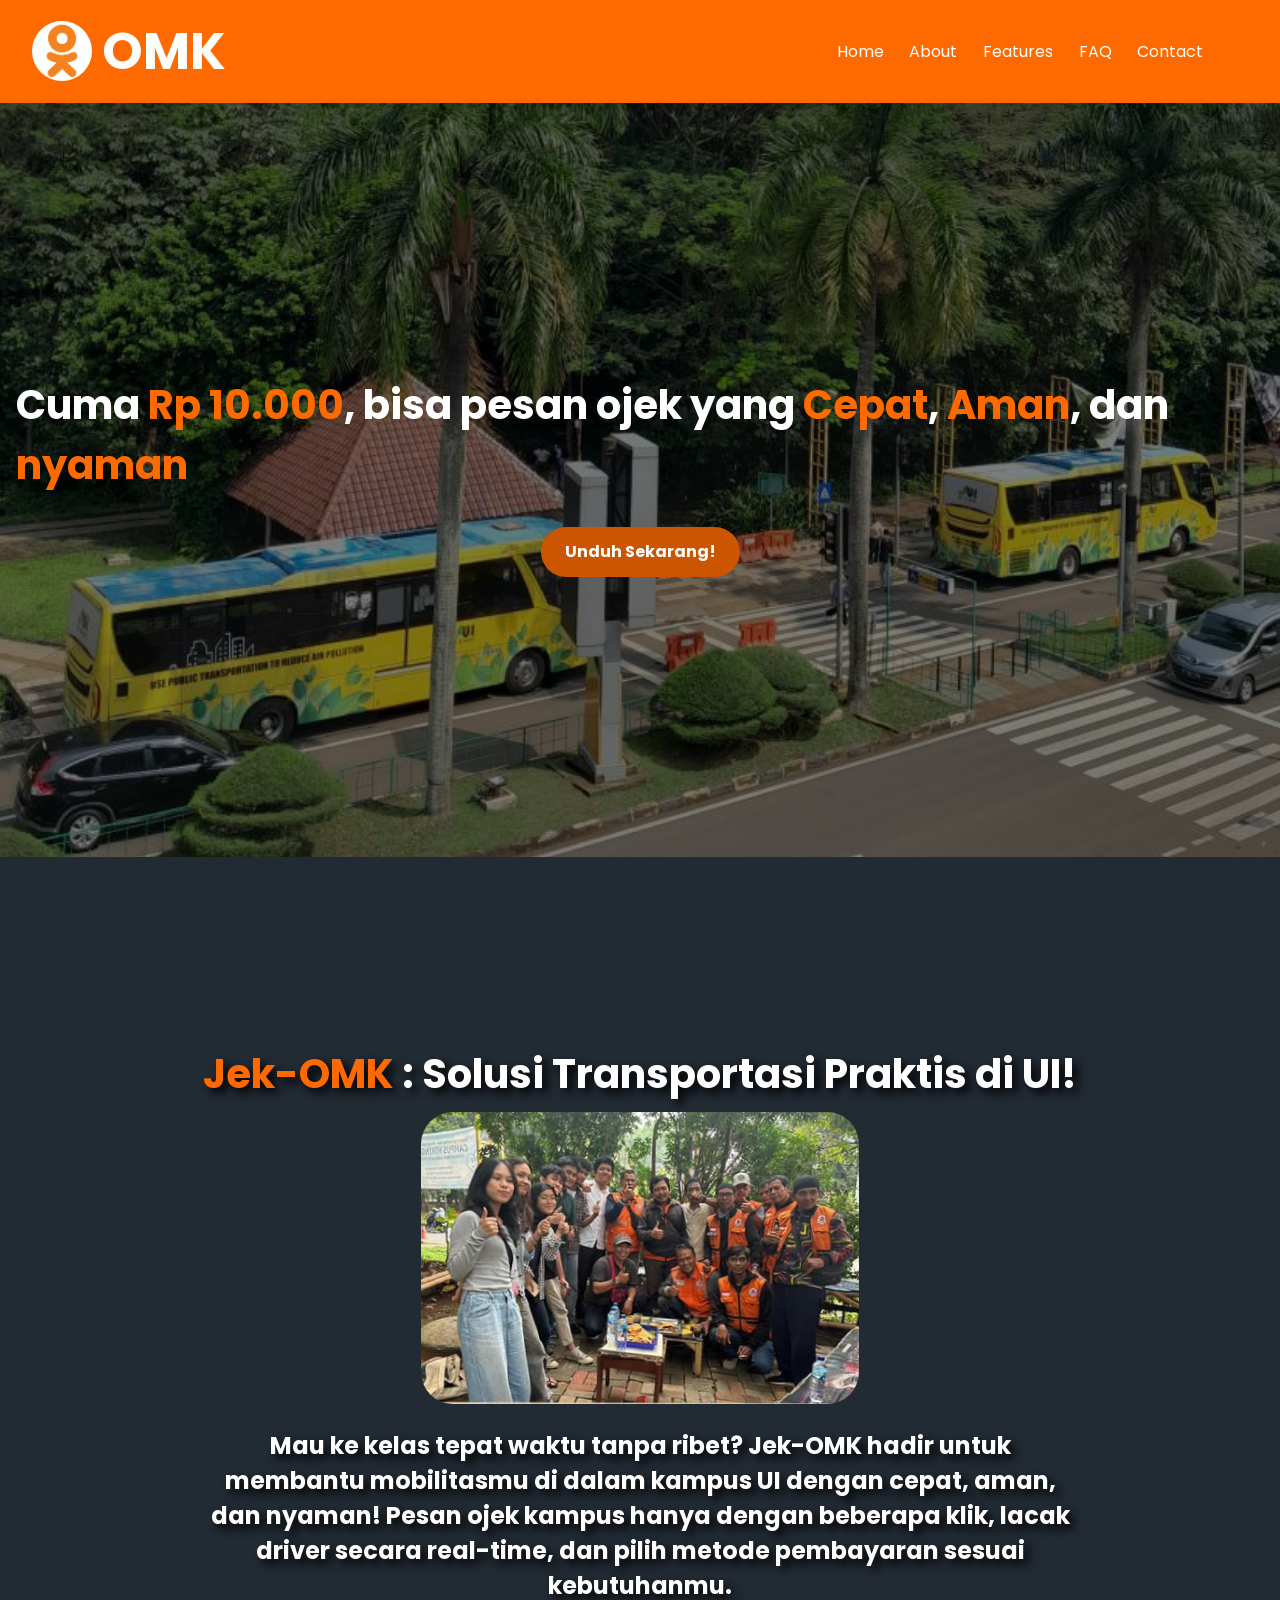
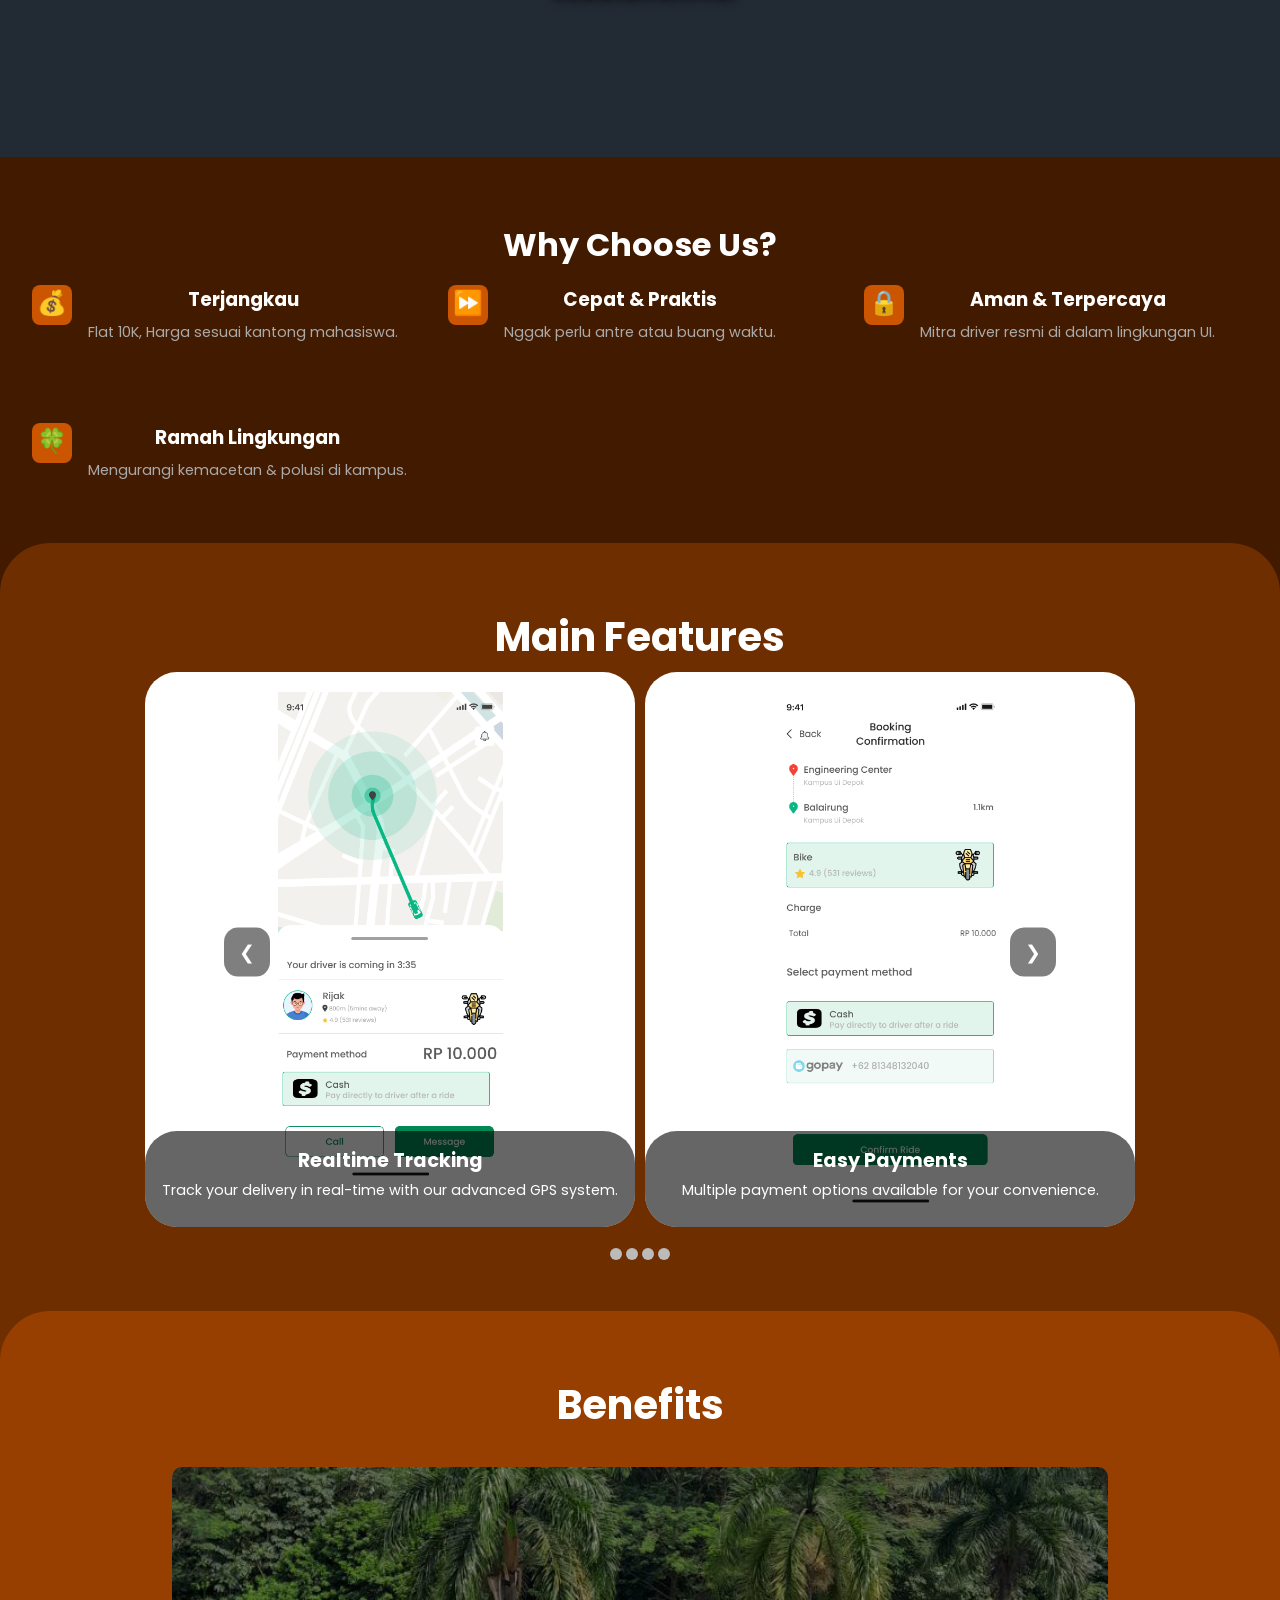
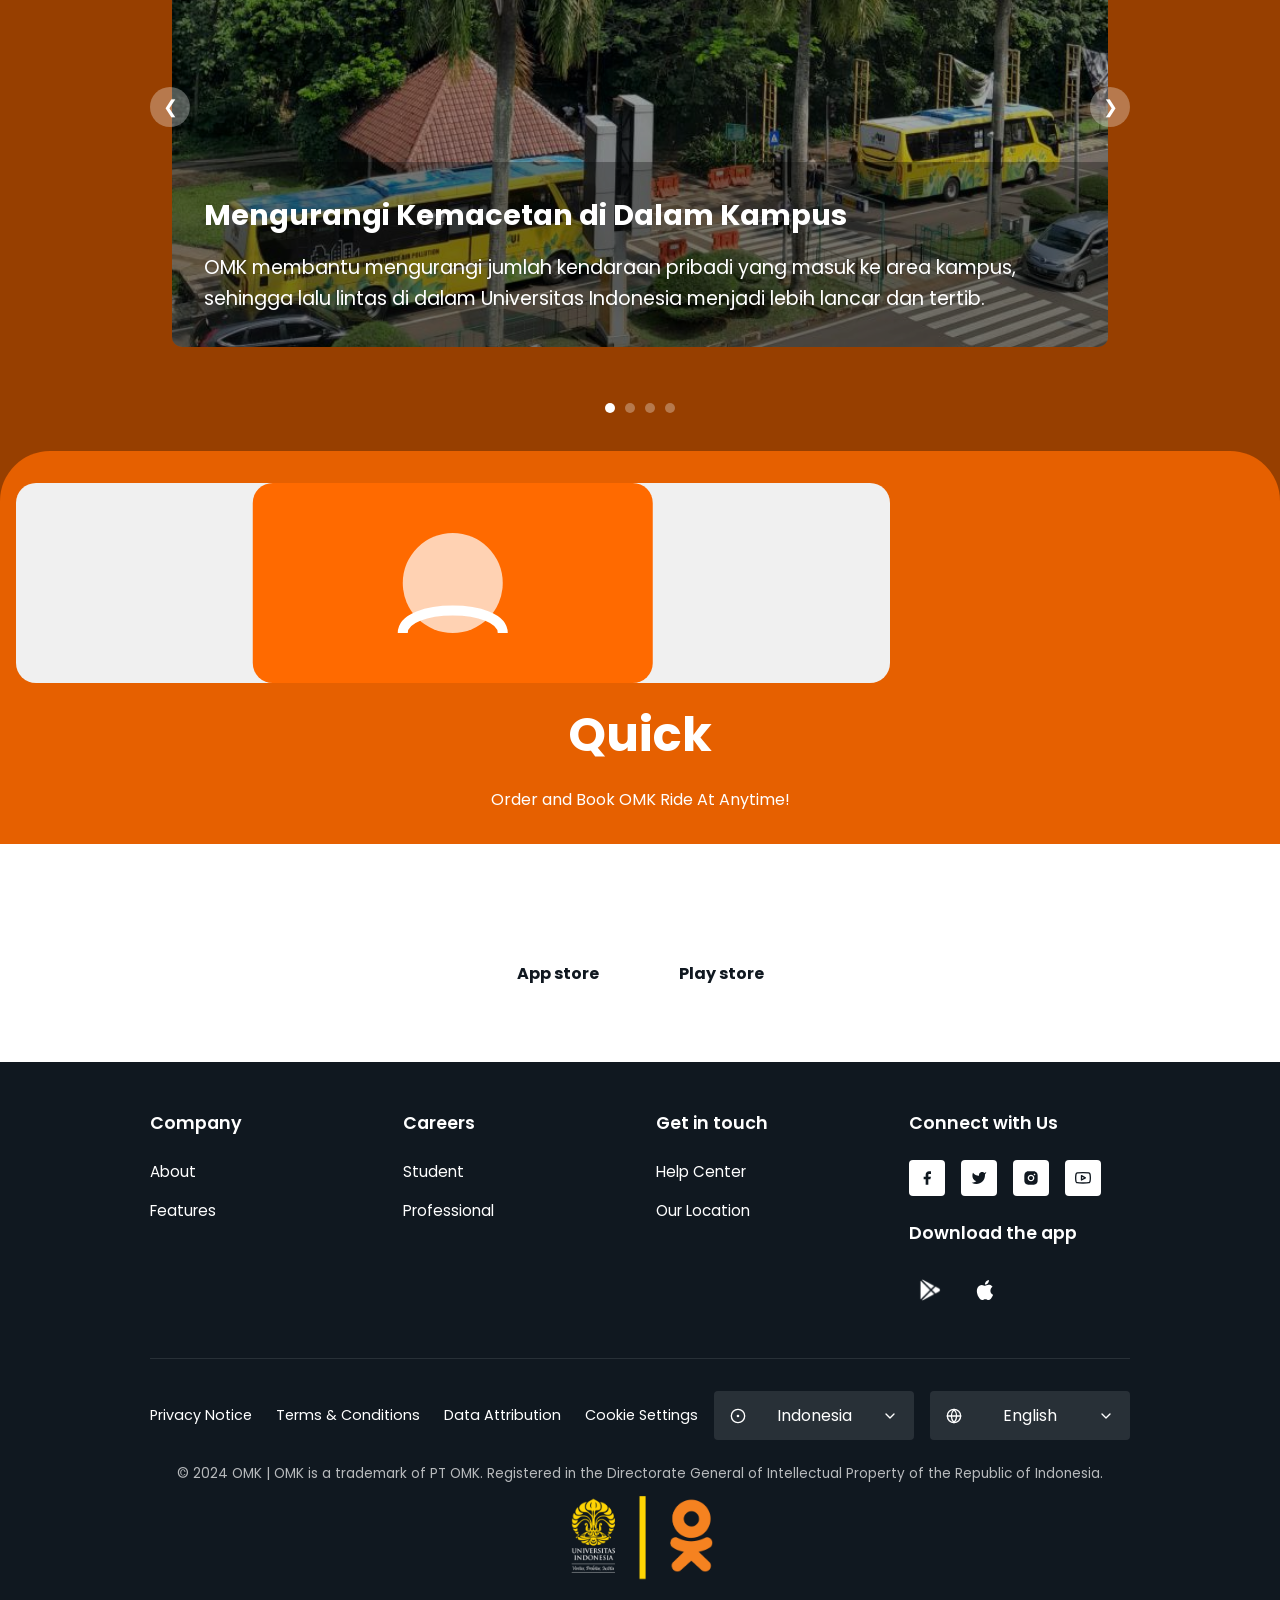
==== commit 13ea3839: "." ====
--- a/Index.html
+++ b/Index.html
@@ -161,7 +161,7 @@
                 
                 <div class="benefit-slide">
                     <div class="benefit-image-container">
-                        <img src="assets/Benefit2.jpeg" alt="Free counselling" class="benefit-image">
+                        <img src="assets/Benefit2.png" alt="Free counselling" class="benefit-image">
                         <div class="benefit-content">
                             <h3>Mengurangi Emisi Karbon</h3>
                             <p>Dengan lebih banyak mahasiswa menggunakan layanan transportasi yang sama, jumlah kendaraan yang beroperasi berkurang, sehingga polusi udara di lingkungan kampus juga dapat ditekan.</p>
--- a/style/styles.css
+++ b/style/styles.css
@@ -302,7 +302,6 @@
 
     .about1 h1{
         font-size: 2.5rem;
-        margin
     }
 
     .slideshow-container {
@@ -425,6 +424,7 @@
     .dots-container {
         text-align: center;
         margin-top: 10px;
+        margin-bottom: 30px;
     }
     
     .dot {
@@ -469,12 +469,20 @@
   }
   
   .pricing-option {
-    border: 3px solid #ff6a00;
+    /* border: 3px solid #ff6a00;
     border-radius: 8px;
     padding: 20px;
-    margin: 10px;
-    flex: 1 1 calc(33.333% - 20px);
+    margin: 10px;*/
+    flex: 1 1 calc(33.333% - 20px); 
     box-sizing: border-box;
+    /* background-color: #1f2833; */
+    /* width: 60%; */
+
+    max-width: 900px;
+    margin: 0 auto ;
+    padding: 30px;
+    border: 3px solid #ff6a00;
+    border-radius: 10px;
     background-color: #1f2833;
   }
 
@@ -571,6 +579,14 @@
     margin: 0 auto;
     align-items: center;
   }
+
+    hr {
+        height: 2px;
+        border: none;
+        background: #cb5500;
+        margin-bottom: 2rem;
+    }
+
 
 /* FEATURES */
 .features-container {
@@ -903,6 +919,108 @@
     margin-bottom: 1rem;
     font-size: 0.9rem;
 }
+
+/* FAQ Section Styles */
+.faq-section {
+    padding: 50px 0;
+}
+
+.faq-container {
+    max-width: 900px;
+    margin: 0 auto;
+    padding: 30px;
+    border: 3px solid #ff6a00;
+    border-radius: 10px;
+    background-color: #1f2833;
+}
+
+.faq-title {
+    color: #ff6a00;
+    text-align: center;
+    font-size: 2.5rem;
+    margin-bottom: 10px;
+}
+
+.faq-subtitle {
+    color: #ffffff;
+    text-align: center;
+    font-family: "Poppins", sans-serif;
+    margin-bottom: 30px;
+}
+
+.faq-list {
+    margin-bottom: 30px;
+}
+
+.faq-item {
+    margin-bottom: 20px;
+    border-bottom: 1px solid rgba(255, 106, 0, 0.3);
+    padding-bottom: 15px;
+}
+
+.faq-item:last-child {
+    border-bottom: none;
+}
+
+.faq-question {
+    display: flex;
+    align-items: flex-start;
+    margin-bottom: 10px;
+}
+
+.question-icon {
+    font-size: 1.4rem;
+    margin-right: 10px;
+    color: #ff6a00;
+}
+
+.question-text {
+    font-weight: bold;
+    color: #ffffff;
+    font-size: 1.1rem;
+}
+
+.faq-answer {
+    display: flex;
+    align-items: flex-start;
+    margin-left: 5px;
+}
+
+.answer-icon {
+    font-size: 1.2rem;
+    margin-right: 10px;
+    color: #ffcc00;
+}
+
+.answer-text {
+    color: #d0d0d0;
+    line-height: 1.5;
+}
+
+.faq-contact {
+    text-align: center;
+    margin-top: 30px;
+    padding: 20px;
+    background-color: rgba(255, 106, 0, 0.1);
+    border-radius: 8px;
+}
+
+.faq-contact h3 {
+    color: #ffffff;
+    margin-bottom: 15px;
+    font-family: "Poppins", sans-serif;
+}
+
+.contact-icon {
+    font-size: 1.5rem;
+    margin-right: 10px;
+}
+
+.faq-contact p {
+    color: #d0d0d0;
+    line-height: 1.5;
+}
+
 
 /* Base Section Styles */
 .join,
@@ -1227,6 +1345,18 @@
             height: 10px;
             margin: 0 5px;
         }
+
+        .faq-container {
+            padding: 20px;
+        }
+        
+        .faq-title {
+            font-size: 2rem;
+        }
+        
+        .question-text, .answer-text {
+            font-size: 0.95rem;
+        }
 }
 
 
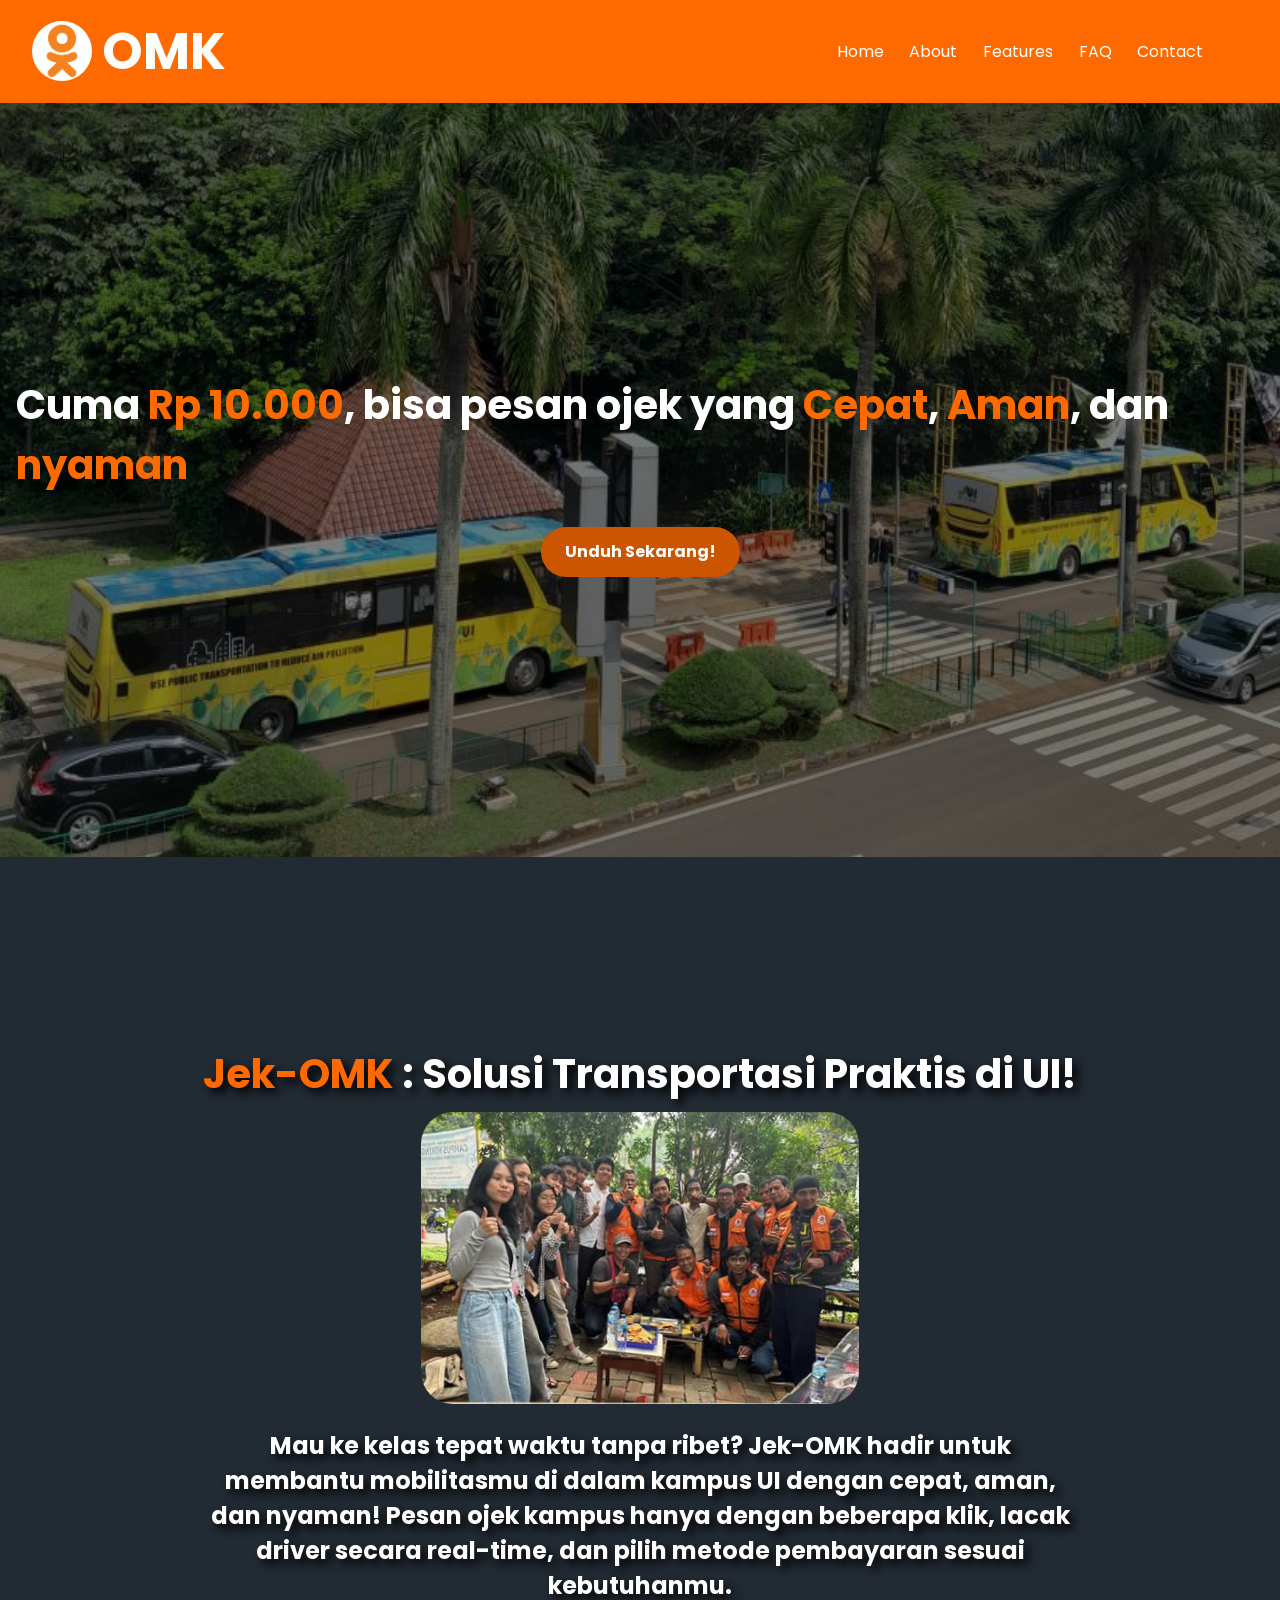
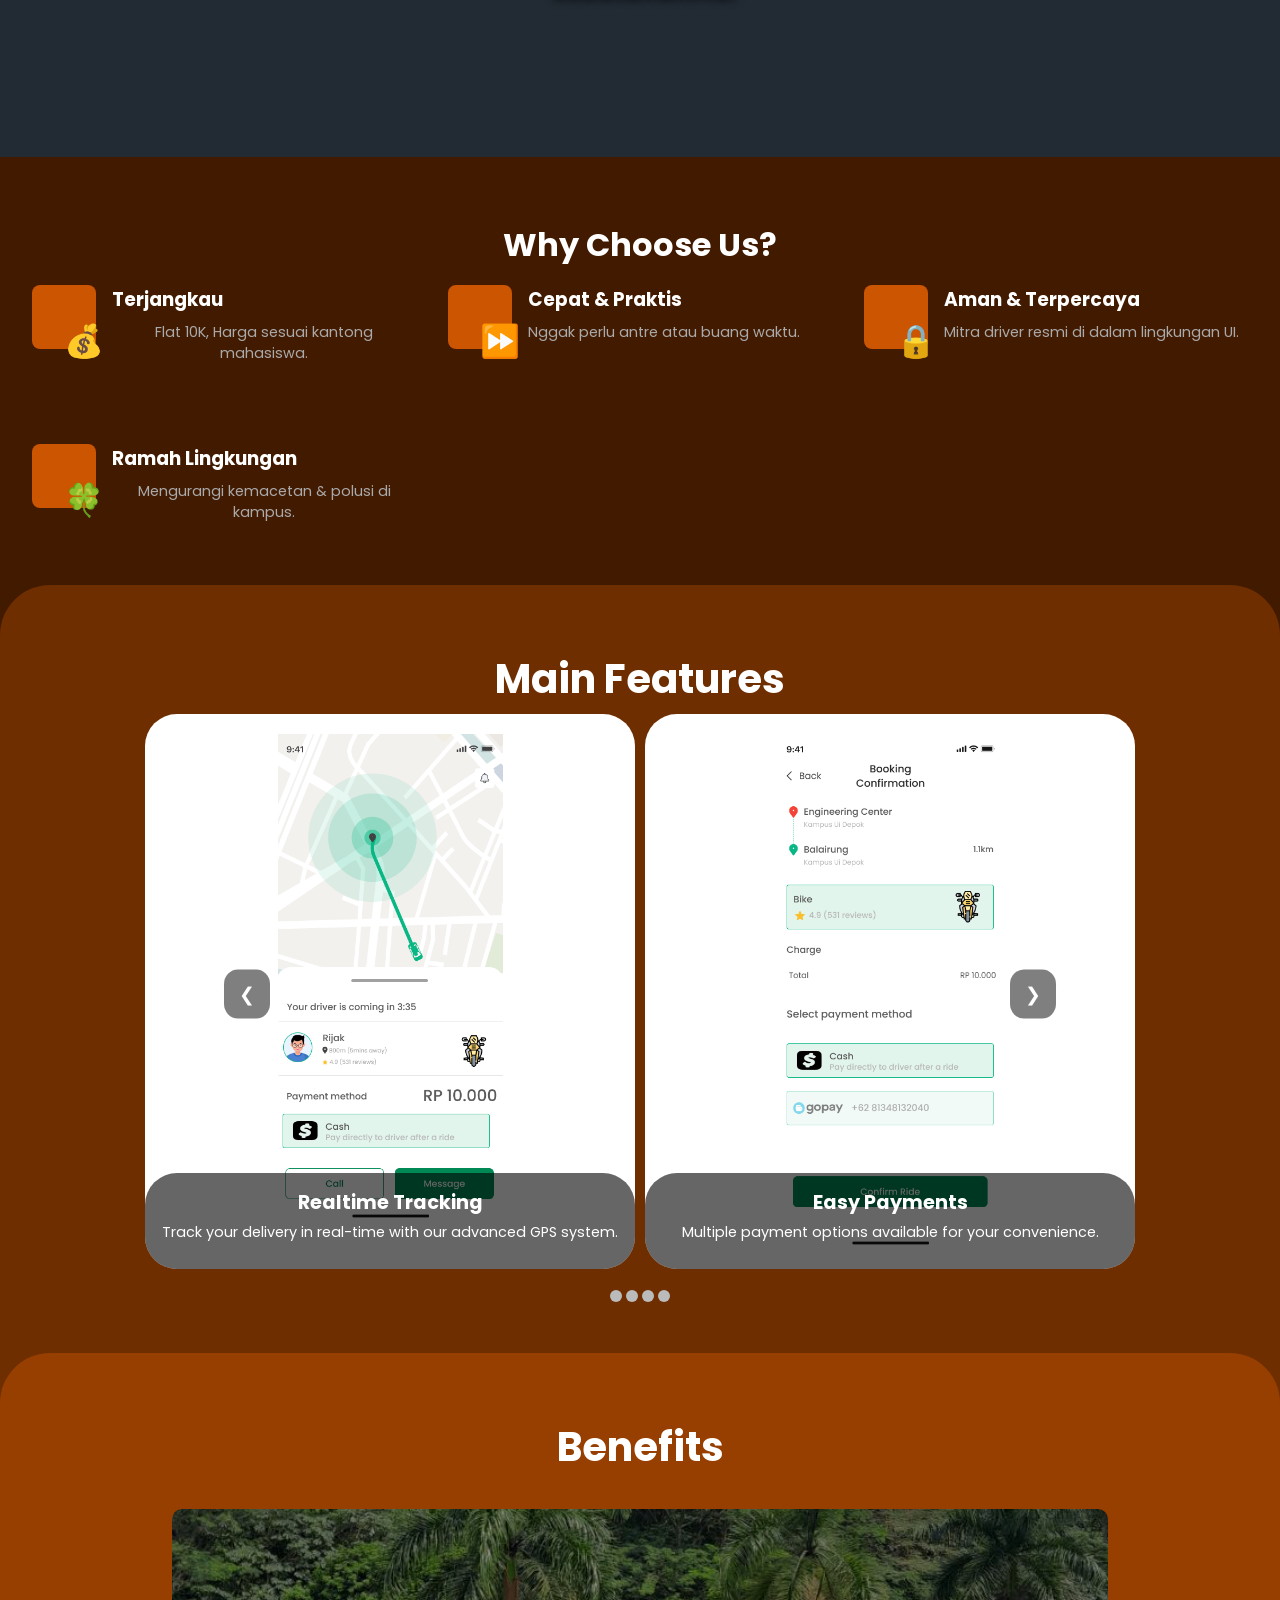
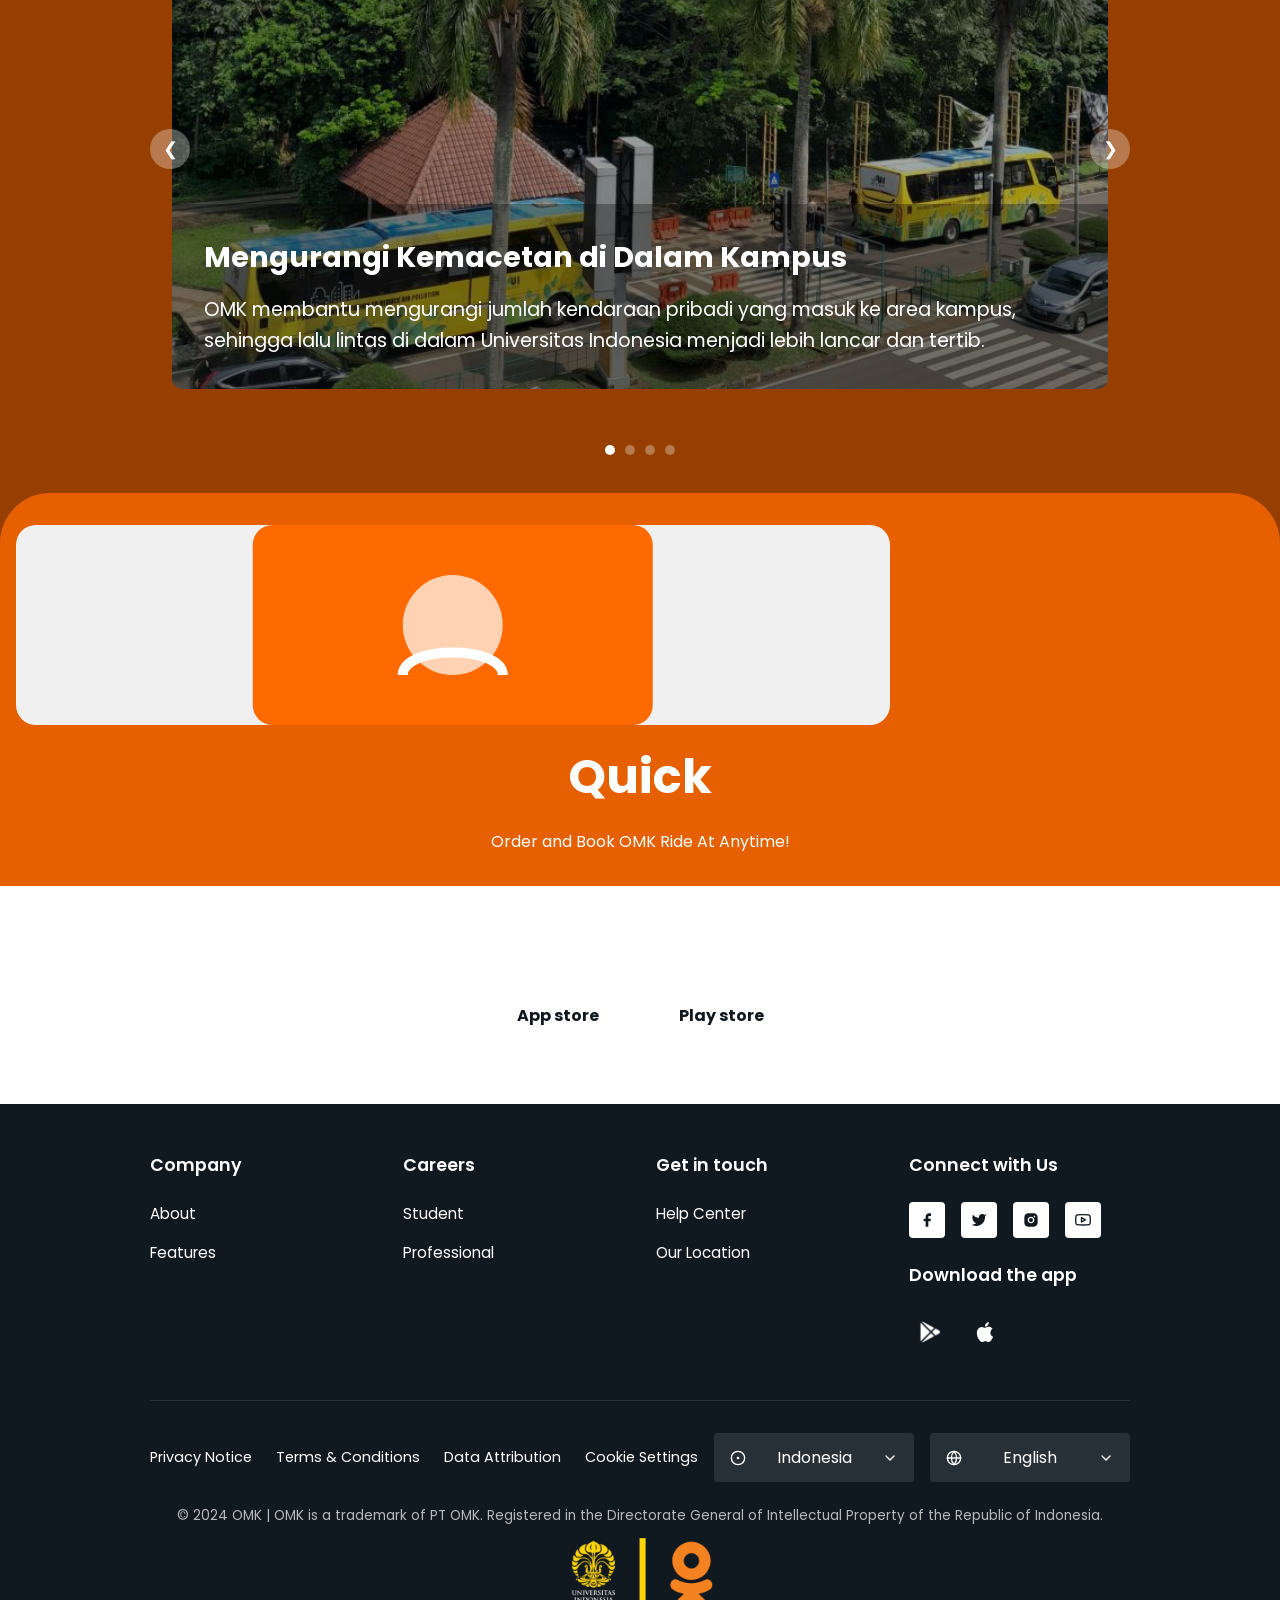
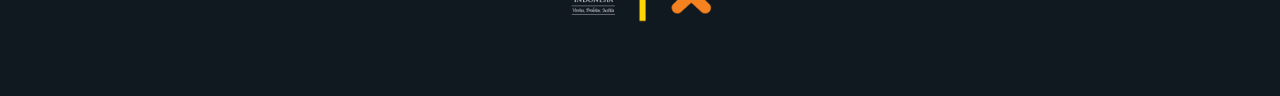
==== commit c72747da: "footer" ====
--- a/Index.html
+++ b/Index.html
@@ -236,21 +236,21 @@
                     <div class="footer-columns">
                         <div class="footer-column">
                             <h3>Company</h3>
-                            <a href="#" class="footer-link">About</a>
-                            <a href="#" class="footer-link">Features</a>
+                            <a href="about.html" class="footer-link">About</a>
+                            <a href="features.html" class="footer-link">Features</a>
                         </div>
                 
                         
                         <div class="footer-column">
                             <h3>Careers</h3>
-                            <a href="#" class="footer-link">Student</a>
-                            <a href="#" class="footer-link">Professional</a>
+                            <a href="contact.html" class="footer-link">Student</a>
+                            <a href="contact.html" class="footer-link">Professional</a>
                         </div>
                         
                         <div class="footer-column">
                             <h3>Get in touch</h3>
-                            <a href="#" class="footer-link">Help Center</a>
-                            <a href="#" class="footer-link">Our Location</a>
+                            <a href="contact.html" class="footer-link">Help Center</a>
+                            <a href="contact.html" class="footer-link">Our Location</a>
                         </div>
                         
                         <div class="footer-column">
@@ -281,10 +281,10 @@
                             
                             <h3>Download the app</h3>
                             <div class="app-stores">
-                                <a href="#" class="app-store">
+                                <a href="https://www.figma.com/design/m7IZHGyGPSgOtNWLPlBbos/OMK?m=auto&t=wl3Vj22p5blNziUP-6" class="app-store">
                                     <img src="assets/google-play.png" style="width: 1.5rem;"  alt="google-play">
                                 </a>
-                                <a href="#" class="app-store">
+                                <a href="https://www.figma.com/design/m7IZHGyGPSgOtNWLPlBbos/OMK?m=auto&t=wl3Vj22p5blNziUP-6" class="app-store">
                                     <svg width="24" height="24" viewBox="0 0 24 24" fill="none" xmlns="http://www.w3.org/2000/svg">
                                         <path d="M18.71 19.5C17.88 20.74 17 21.95 15.66 21.97C14.32 22 13.89 21.18 12.37 21.18C10.84 21.18 10.37 21.95 9.09997 22C7.78997 22.05 6.79997 20.68 5.95997 19.47C4.24997 17 2.93997 12.45 4.69997 9.39C5.56997 7.87 7.12997 6.91 8.81997 6.88C10.1 6.86 11.32 7.75 12.11 7.75C12.89 7.75 14.37 6.68 15.92 6.84C16.57 6.87 18.39 7.1 19.56 8.82C19.47 8.88 17.39 10.1 17.41 12.63C17.44 15.65 20.06 16.66 20.09 16.67C20.06 16.74 19.67 18.11 18.71 19.5ZM13 3.5C13.73 2.67 14.94 2.04 15.94 2C16.07 3.17 15.6 4.35 14.9 5.19C14.21 6.04 13.09 6.7 11.95 6.61C11.8 5.46 12.35 4.26 13 3.5Z" fill="white"/>
                                     </svg>
@@ -297,10 +297,10 @@
                 <div class="footer-bottom">
                     <div class="footer-bottom-content">
                         <div class="footer-nav">
-                            <a href="#" class="footer-nav-link">Privacy Notice</a>
-                            <a href="#" class="footer-nav-link">Terms & Conditions</a>
-                            <a href="#" class="footer-nav-link">Data Attribution</a>
-                            <a href="#" class="footer-nav-link">Cookie Settings</a>
+                            <a href="contact.html" class="footer-nav-link">Privacy Notice</a>
+                            <a href="contact.html" class="footer-nav-link">Terms & Conditions</a>
+                            <a href="contact.html" class="footer-nav-link">Data Attribution</a>
+                            <a href="contact.html" class="footer-nav-link">Cookie Settings</a>
                         </div>
                         
                         <div class="selectors">
--- a/style/styles.css
+++ b/style/styles.css
@@ -542,6 +542,7 @@
         display: flex;
         justify-content: center;
         align-items: center;
+        padding: 3rem 0;
     }
 
   .contact {
@@ -891,7 +892,7 @@
 .join-option {
     margin-bottom: 2rem;
     display: flex;
-    align-items: flex-start;
+    /* align-items: flex-start; */
 }
 
 .option-icon {
@@ -900,14 +901,16 @@
     background-color: #cb5500;
     border-radius: 8px;
     margin-right: 1rem;
+    padding: 2rem;
 }
 
 .option-icon p{
-    font-size: 1.5rem;
+    font-size: 2rem;
 }
 
 .option-content h3 {
     margin-bottom: 0.5rem;
+    text-align: left;
 }
 
 .option-content h4 {
@@ -920,9 +923,14 @@
     font-size: 0.9rem;
 }
 
+/* Why Choose Us Section */
+.wcs-desc{
+    text-align: left;
+}
+
 /* FAQ Section Styles */
 .faq-section {
-    padding: 50px 0;
+    padding: 3rem 0;
 }
 
 .faq-container {
@@ -1097,6 +1105,7 @@
     display: grid;
     grid-template-columns: repeat(2, 1fr);
     gap: 2rem;
+    /*margin: 0rem, 1rem, 0rem, 1rem; */
 }
 
 .footer-column h3 {
@@ -1195,7 +1204,8 @@
 }
 
 
-/* Responsive */
+/* Responsive 
+/*Mobile*/
 @media (min-width: 768px) {
     .services {
         grid-template-columns: repeat(6, 1fr);
@@ -1233,6 +1243,7 @@
     }
 }
 
+/*Tablet*/
 @media (max-width: 767px) { 
     #about-h2 {
         display: none;
@@ -1359,7 +1370,7 @@
         }
 }
 
-
+/*Desktop*/
 @media (min-width: 1024px) {
     .container {
         max-width: 100%;
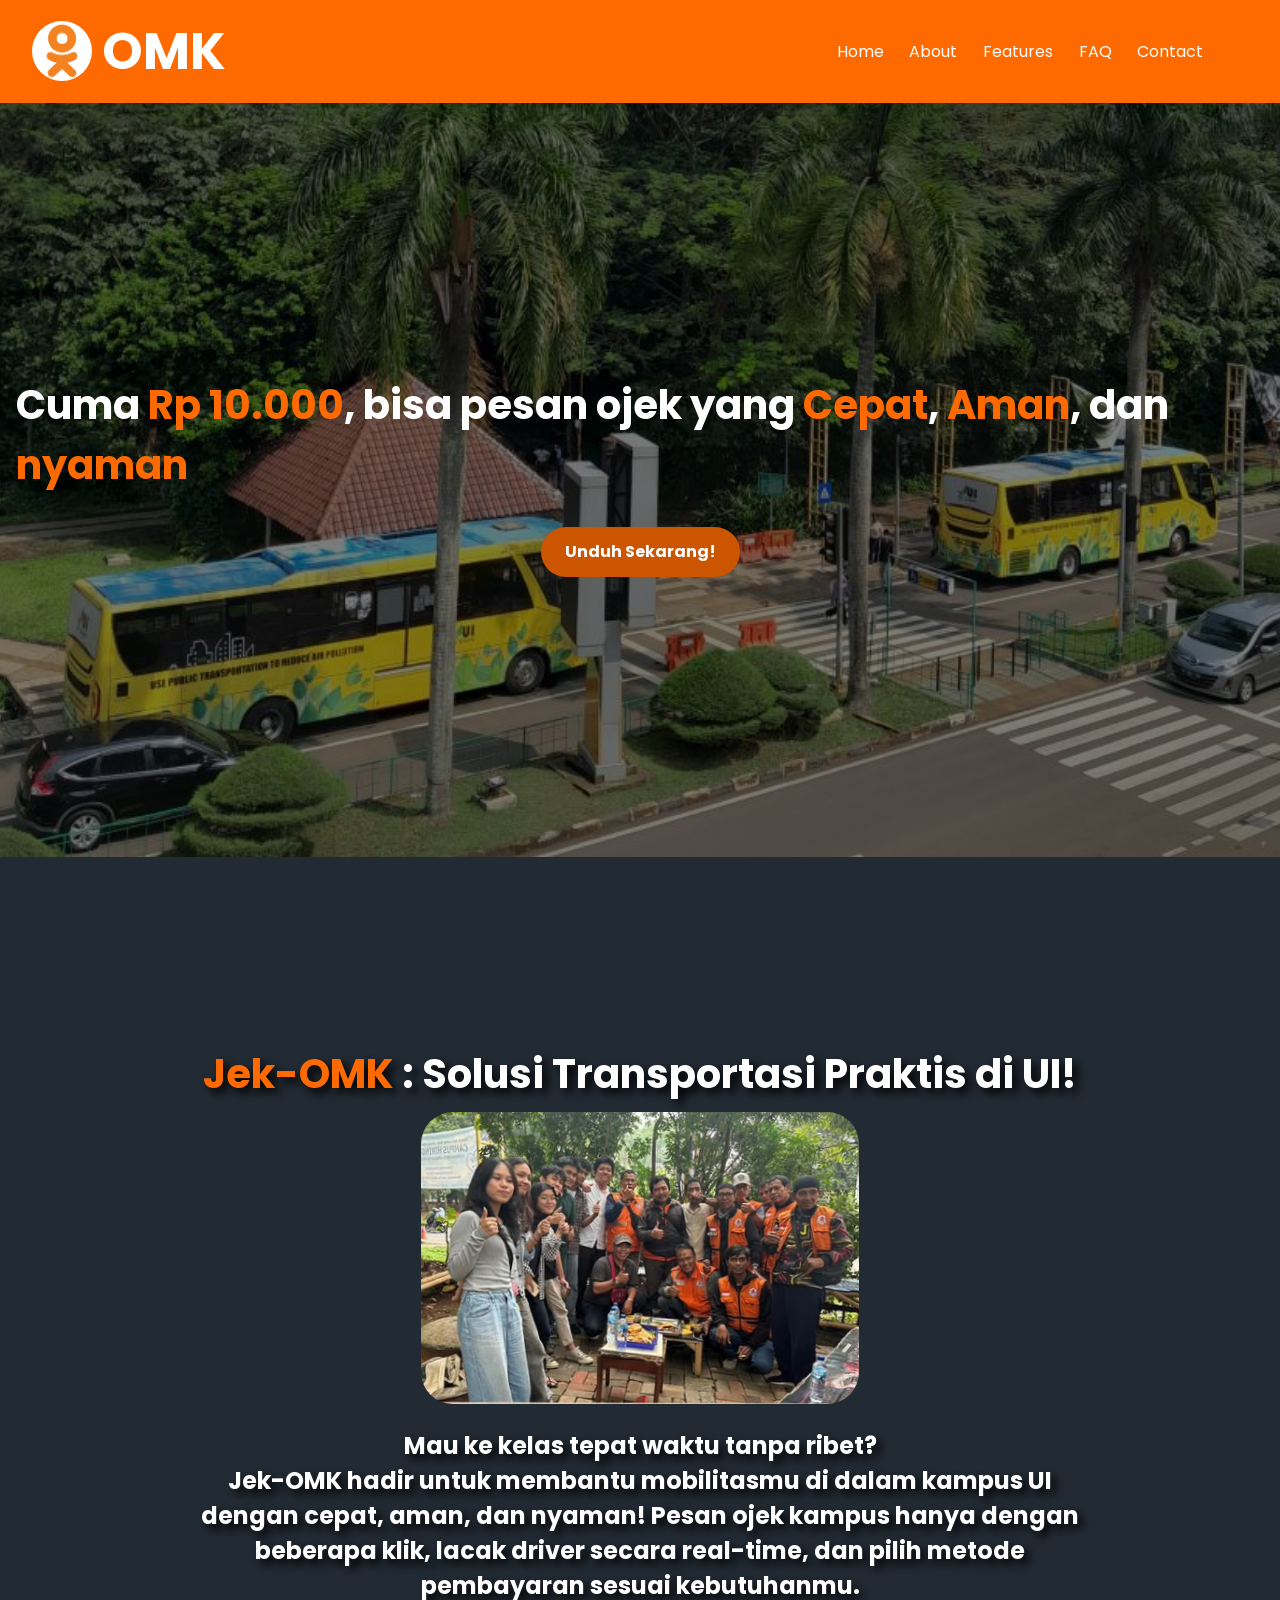
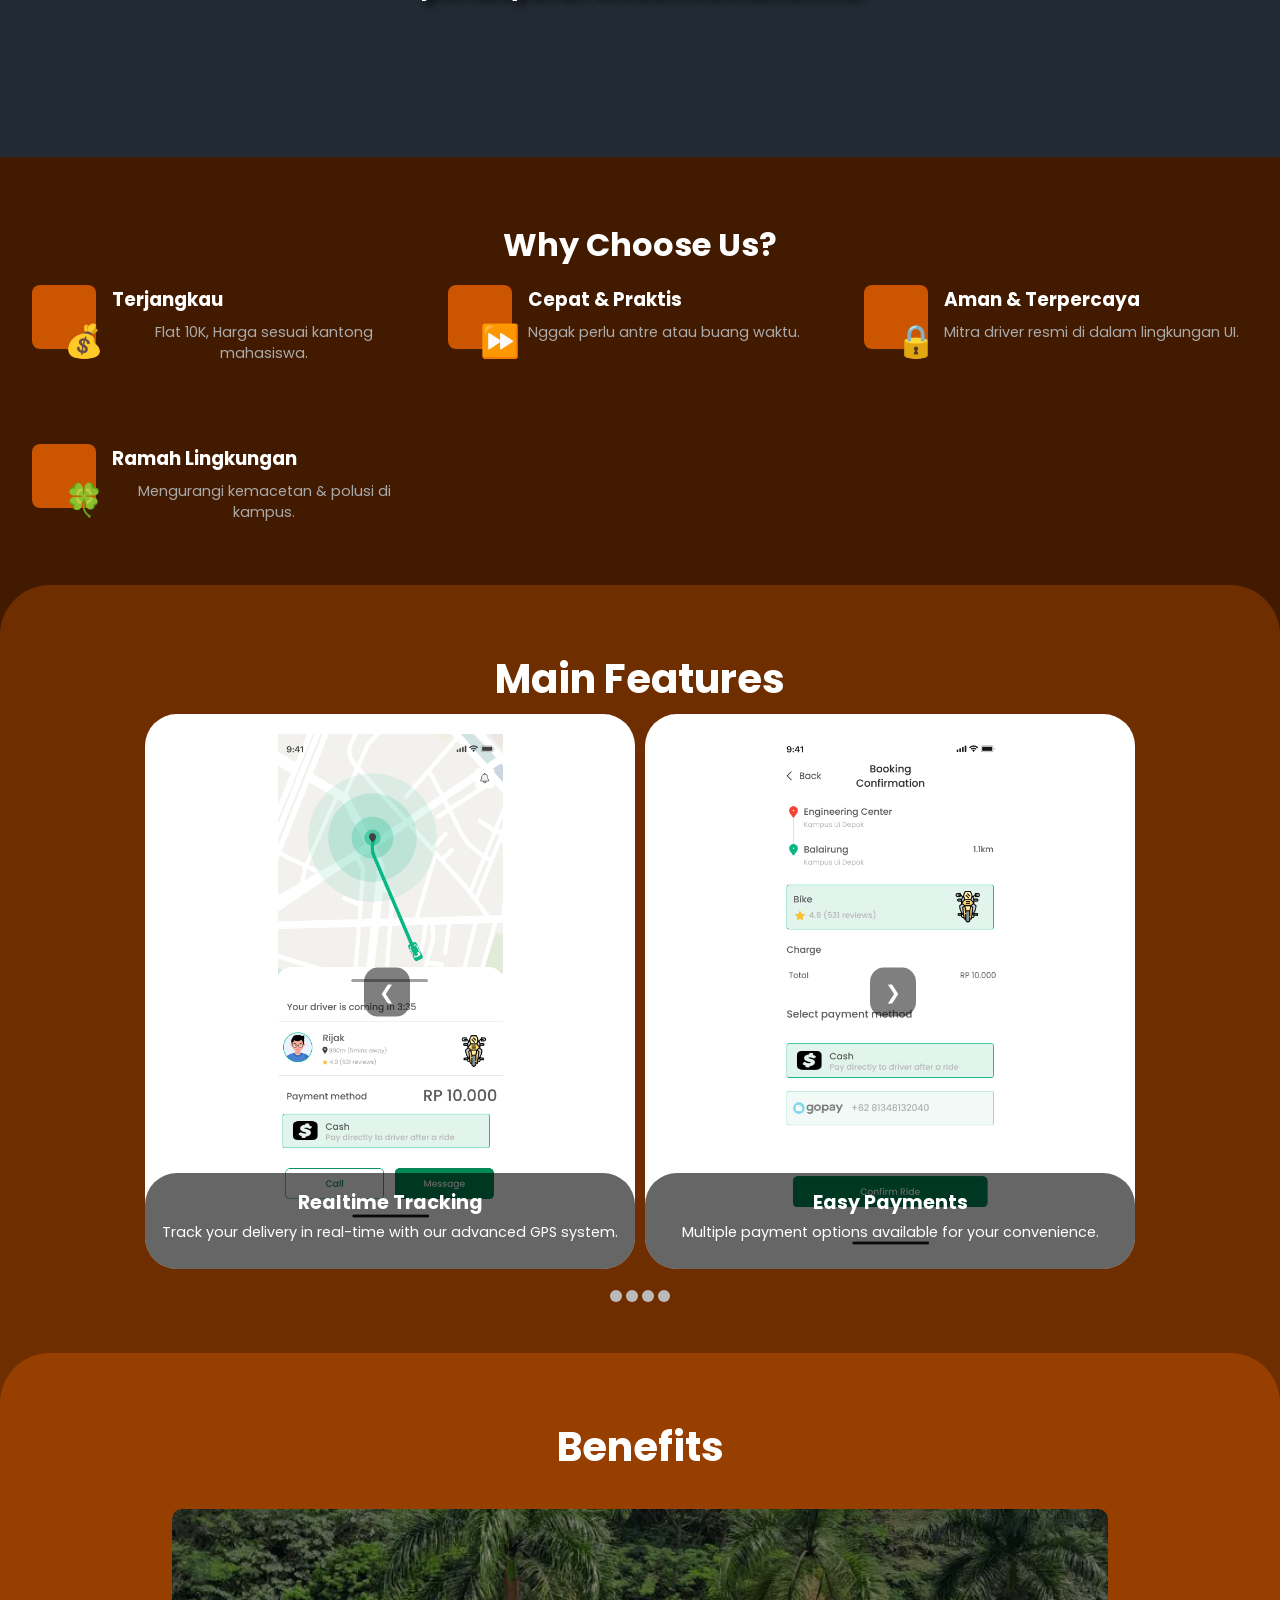
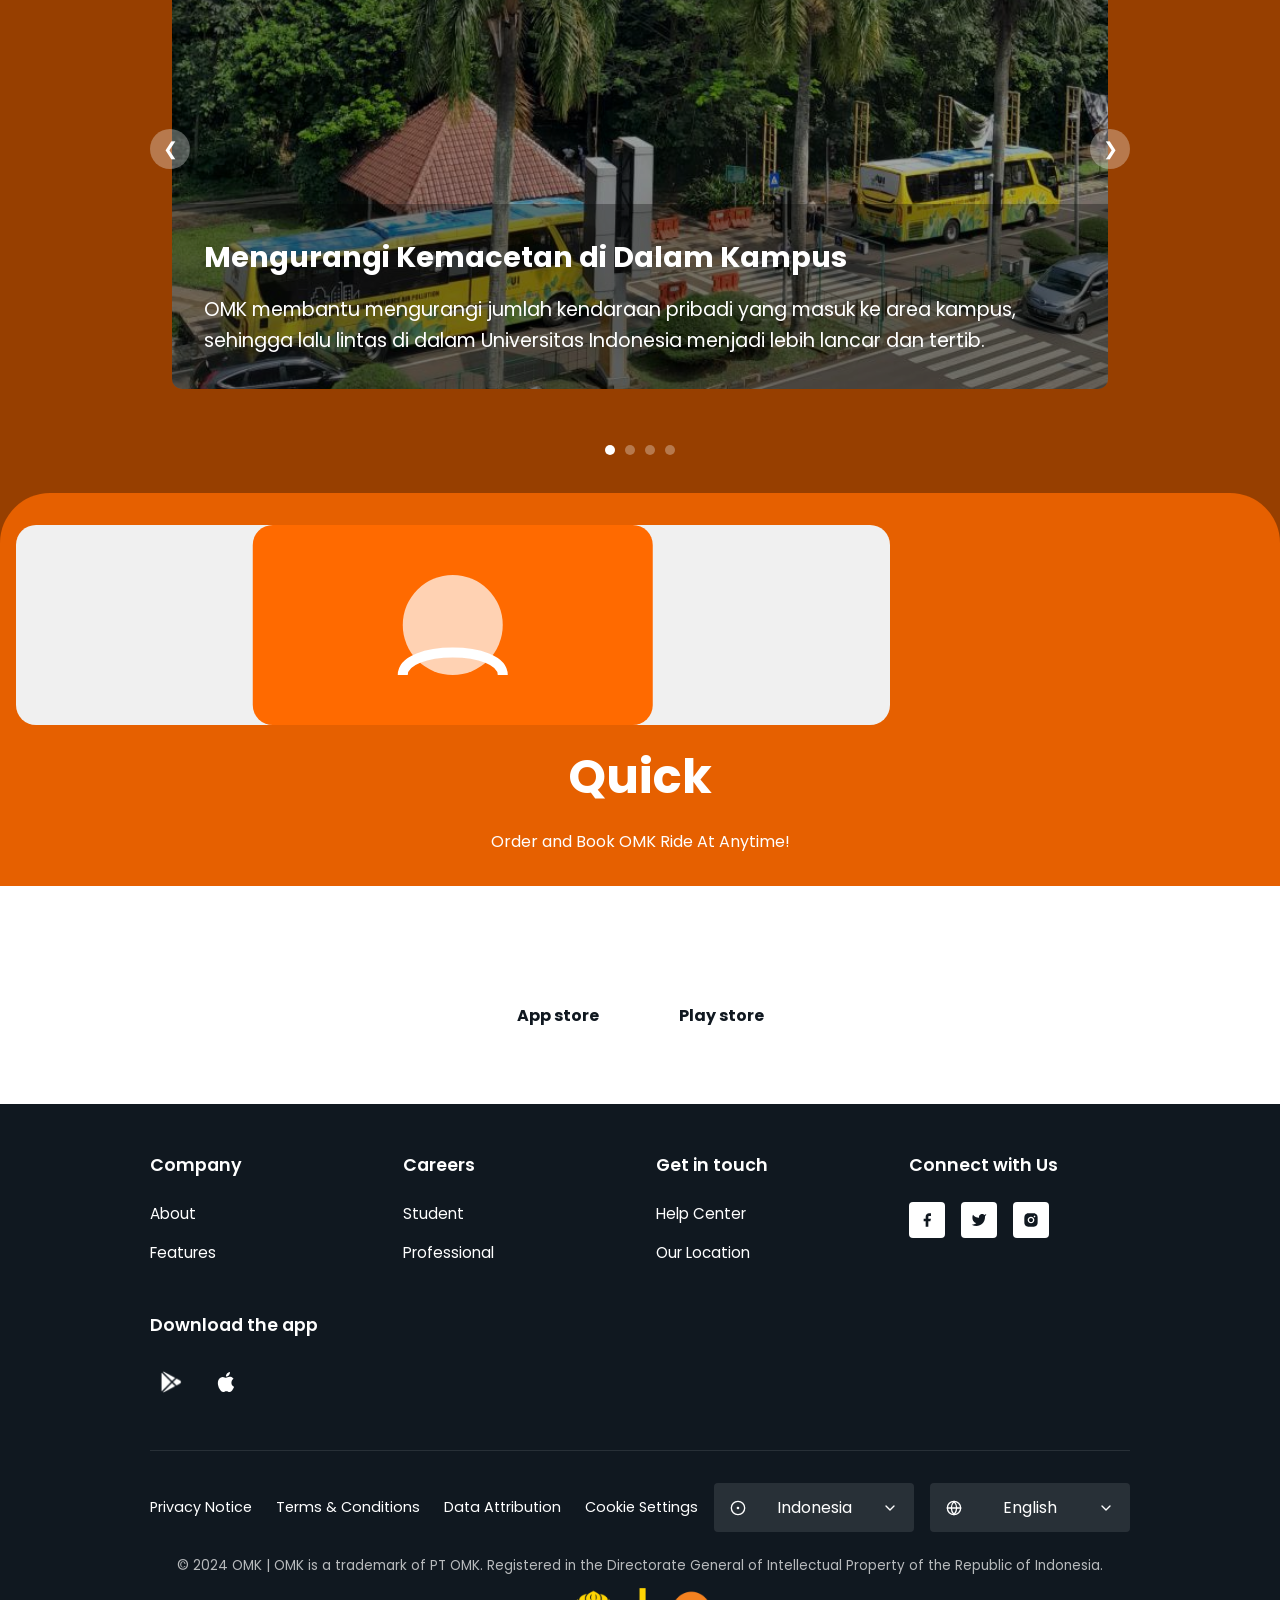
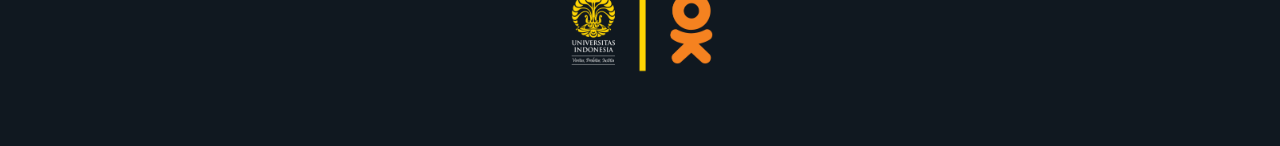
==== commit 16c42fd7: "about" ====
--- a/Index.html
+++ b/Index.html
@@ -38,9 +38,10 @@
             <div class="about">
                 <h1><span style="color: #ff6a00;">Jek-OMK</span> : Solusi Transportasi Praktis di UI!</h1>
                 <img src="assets/opang.png" style="border-radius: 2rem; margin-top: 0.5rem; margin-bottom: 0.5rem;" alt="opang1">
-                <h2 id="about-h2">Mau ke kelas tepat waktu tanpa ribet? Jek-OMK hadir untuk membantu mobilitasmu di dalam kampus UI dengan cepat, aman, dan nyaman! Pesan ojek kampus hanya dengan beberapa klik, lacak driver secara real-time, dan pilih metode pembayaran sesuai kebutuhanmu.
+                <h2 id="about-h2"><span class="abouts">Mau ke kelas tepat waktu tanpa ribet? </span><br><span class="about2">Jek-OMK hadir untuk membantu mobilitasmu di dalam kampus UI dengan cepat, aman, dan nyaman! </span><span class="about3">Pesan ojek kampus hanya dengan beberapa klik, lacak driver secara real-time, dan pilih metode pembayaran sesuai kebutuhanmu.</span> 
                 </h2>
             </div>
+        </section>
 
         <!-- Why Choose Us -->
         <section class="join">
@@ -127,12 +128,12 @@
                         </div>
                     </div>
                 </div>
-            </div>
+            
         
             <!-- Navigation buttons -->
             <button class="prev" onclick="moveSlide(-1)">&#10094;</button>
             <button class="next" onclick="moveSlide(1)">&#10095;</button>
-        
+        </div>
             <!-- Dots for manual navigation -->
             <div class="dots-container">
                 <span class="dot" onclick="currentSlide(0)"></span>
@@ -231,7 +232,6 @@
 
         <!-- Footer -->
         <footer class="footer">
-            <div class="container">
                 <div class="footer-top">
                     <div class="footer-columns">
                         <div class="footer-column">
@@ -252,7 +252,7 @@
                             <a href="contact.html" class="footer-link">Help Center</a>
                             <a href="contact.html" class="footer-link">Our Location</a>
                         </div>
-                        
+                         
                         <div class="footer-column">
                             <h3>Connect with Us</h3>
                             <div class="social-icons">
@@ -271,14 +271,10 @@
                                         <path d="M12 2C14.717 2 15.056 2.01 16.122 2.06C17.187 2.11 17.912 2.277 18.55 2.525C19.21 2.779 19.766 3.123 20.322 3.678C20.8305 4.1779 21.224 4.78259 21.475 5.45C21.722 6.087 21.89 6.813 21.94 7.878C21.987 8.944 22 9.283 22 12C22 14.717 21.99 15.056 21.94 16.122C21.89 17.187 21.722 17.912 21.475 18.55C21.2247 19.2178 20.8311 19.8226 20.322 20.322C19.822 20.8303 19.2173 21.2238 18.55 21.475C17.913 21.722 17.187 21.89 16.122 21.94C15.056 21.987 14.717 22 12 22C9.283 22 8.944 21.99 7.878 21.94C6.813 21.89 6.088 21.722 5.45 21.475C4.78233 21.2245 4.17753 20.8309 3.678 20.322C3.16941 19.8222 2.77593 19.2175 2.525 18.55C2.277 17.913 2.11 17.187 2.06 16.122C2.013 15.056 2 14.717 2 12C2 9.283 2.01 8.944 2.06 7.878C2.11 6.812 2.277 6.088 2.525 5.45C2.77524 4.78218 3.1688 4.17732 3.678 3.678C4.17767 3.16923 4.78243 2.77573 5.45 2.525C6.088 2.277 6.812 2.11 7.878 2.06C8.944 2.013 9.283 2 12 2ZM12 7C10.6739 7 9.40215 7.52678 8.46447 8.46447C7.52678 9.40215 7 10.6739 7 12C7 13.3261 7.52678 14.5979 8.46447 15.5355C9.40215 16.4732 10.6739 17 12 17C13.3261 17 14.5979 16.4732 15.5355 15.5355C16.4732 14.5979 17 13.3261 17 12C17 10.6739 16.4732 9.40215 15.5355 8.46447C14.5979 7.52678 13.3261 7 12 7V7ZM18.5 6.75C18.5 6.41848 18.3683 6.10054 18.1339 5.86612C17.8995 5.6317 17.5815 5.5 17.25 5.5C16.9185 5.5 16.6005 5.6317 16.3661 5.86612C16.1317 6.10054 16 6.41848 16 6.75C16 7.08152 16.1317 7.39946 16.3661 7.63388C16.6005 7.8683 16.9185 8 17.25 8C17.5815 8 17.8995 7.8683 18.1339 7.63388C18.3683 7.39946 18.5 7.08152 18.5 6.75ZM12 9C12.7956 9 13.5587 9.31607 14.1213 9.87868C14.6839 10.4413 15 11.2044 15 12C15 12.7956 14.6839 13.5587 14.1213 14.1213C13.5587 14.6839 12.7956 15 12 15C11.2044 15 10.4413 14.6839 9.87868 14.1213C9.31607 13.5587 9 12.7956 9 12C9 11.2044 9.31607 10.4413 9.87868 9.87868C10.4413 9.31607 11.2044 9 12 9Z" fill="#101820"/>
                                     </svg>
                                 </a>
-                                <a href="#" class="social-icon">
-                                    <svg width="16" height="16" viewBox="0 0 24 24" fill="none" xmlns="http://www.w3.org/2000/svg">
-                                        <path d="M22.54 6.42C22.4212 5.94541 22.1793 5.51057 21.8387 5.15941C21.4981 4.80824 21.0708 4.55318 20.6 4.42C18.88 4 12 4 12 4C12 4 5.12 4 3.4 4.46C2.92925 4.59318 2.50187 4.84824 2.16126 5.19941C1.82065 5.55057 1.57879 5.98541 1.46 6.46C1.14521 8.20556 0.991235 9.97631 1 11.75C0.988786 13.537 1.14277 15.3213 1.46 17.08C1.59096 17.5398 1.83831 17.9581 2.17814 18.2945C2.51798 18.6308 2.93882 18.8738 3.4 19C5.12 19.46 12 19.46 12 19.46C12 19.46 18.88 19.46 20.6 19C21.0708 18.8668 21.4981 18.6118 21.8387 18.2606C22.1793 17.9094 22.4212 17.4746 22.54 17C22.8524 15.2676 23.0063 13.5103 23 11.75C23.0112 9.96295 22.8572 8.1787 22.54 6.42V6.42Z" stroke="#101820" stroke-width="2" stroke-linecap="round" stroke-linejoin="round"/>
-                                        <path d="M9.75 15.02L15.5 11.75L9.75 8.48001V15.02Z" stroke="#101820" stroke-width="2" stroke-linecap="round" stroke-linejoin="round"/>
-                                    </svg>
-                                </a>
                             </div>
-                            
+                        </div>       
+
+                        <div class="footer-column">
                             <h3>Download the app</h3>
                             <div class="app-stores">
                                 <a href="https://www.figma.com/design/m7IZHGyGPSgOtNWLPlBbos/OMK?m=auto&t=wl3Vj22p5blNziUP-6" class="app-store">
@@ -342,7 +338,6 @@
                         </div>  
                     </div>
                 </div>
-            </div>
         </footer>
     </div>
 </body>
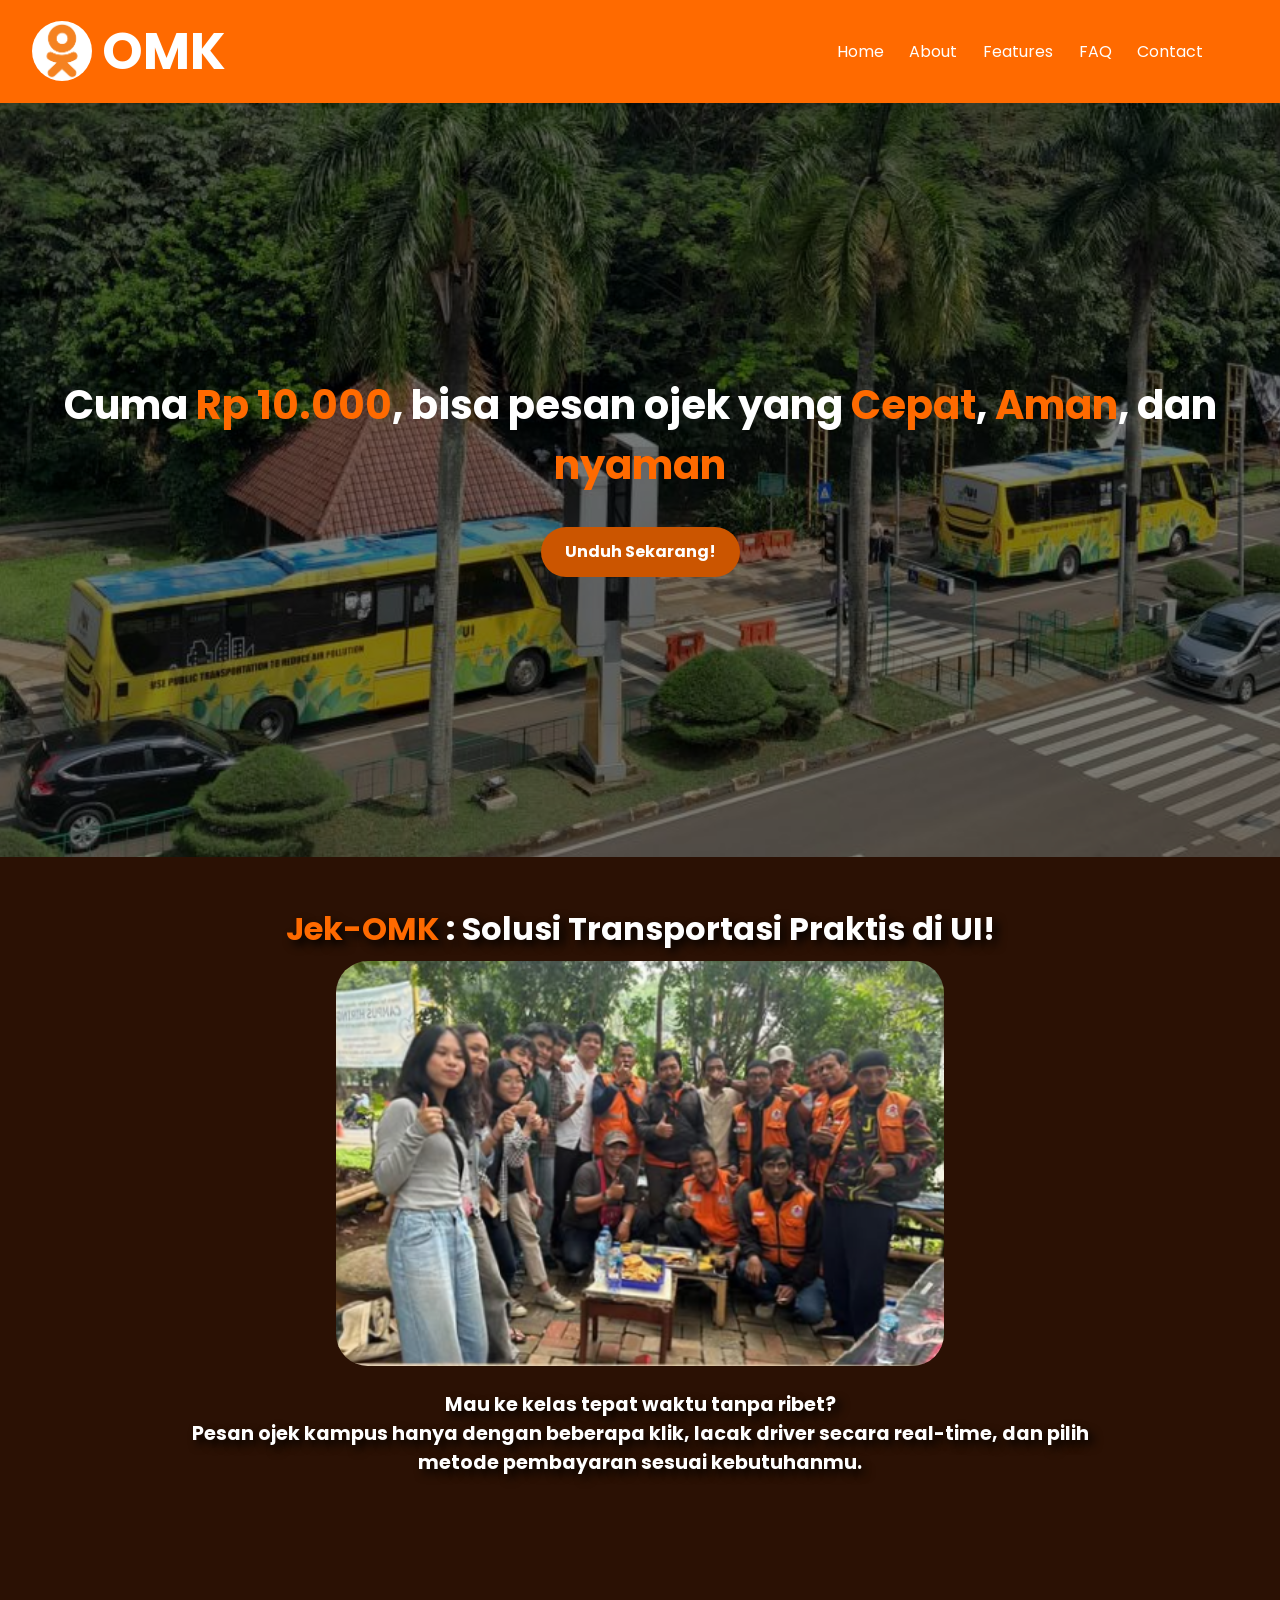
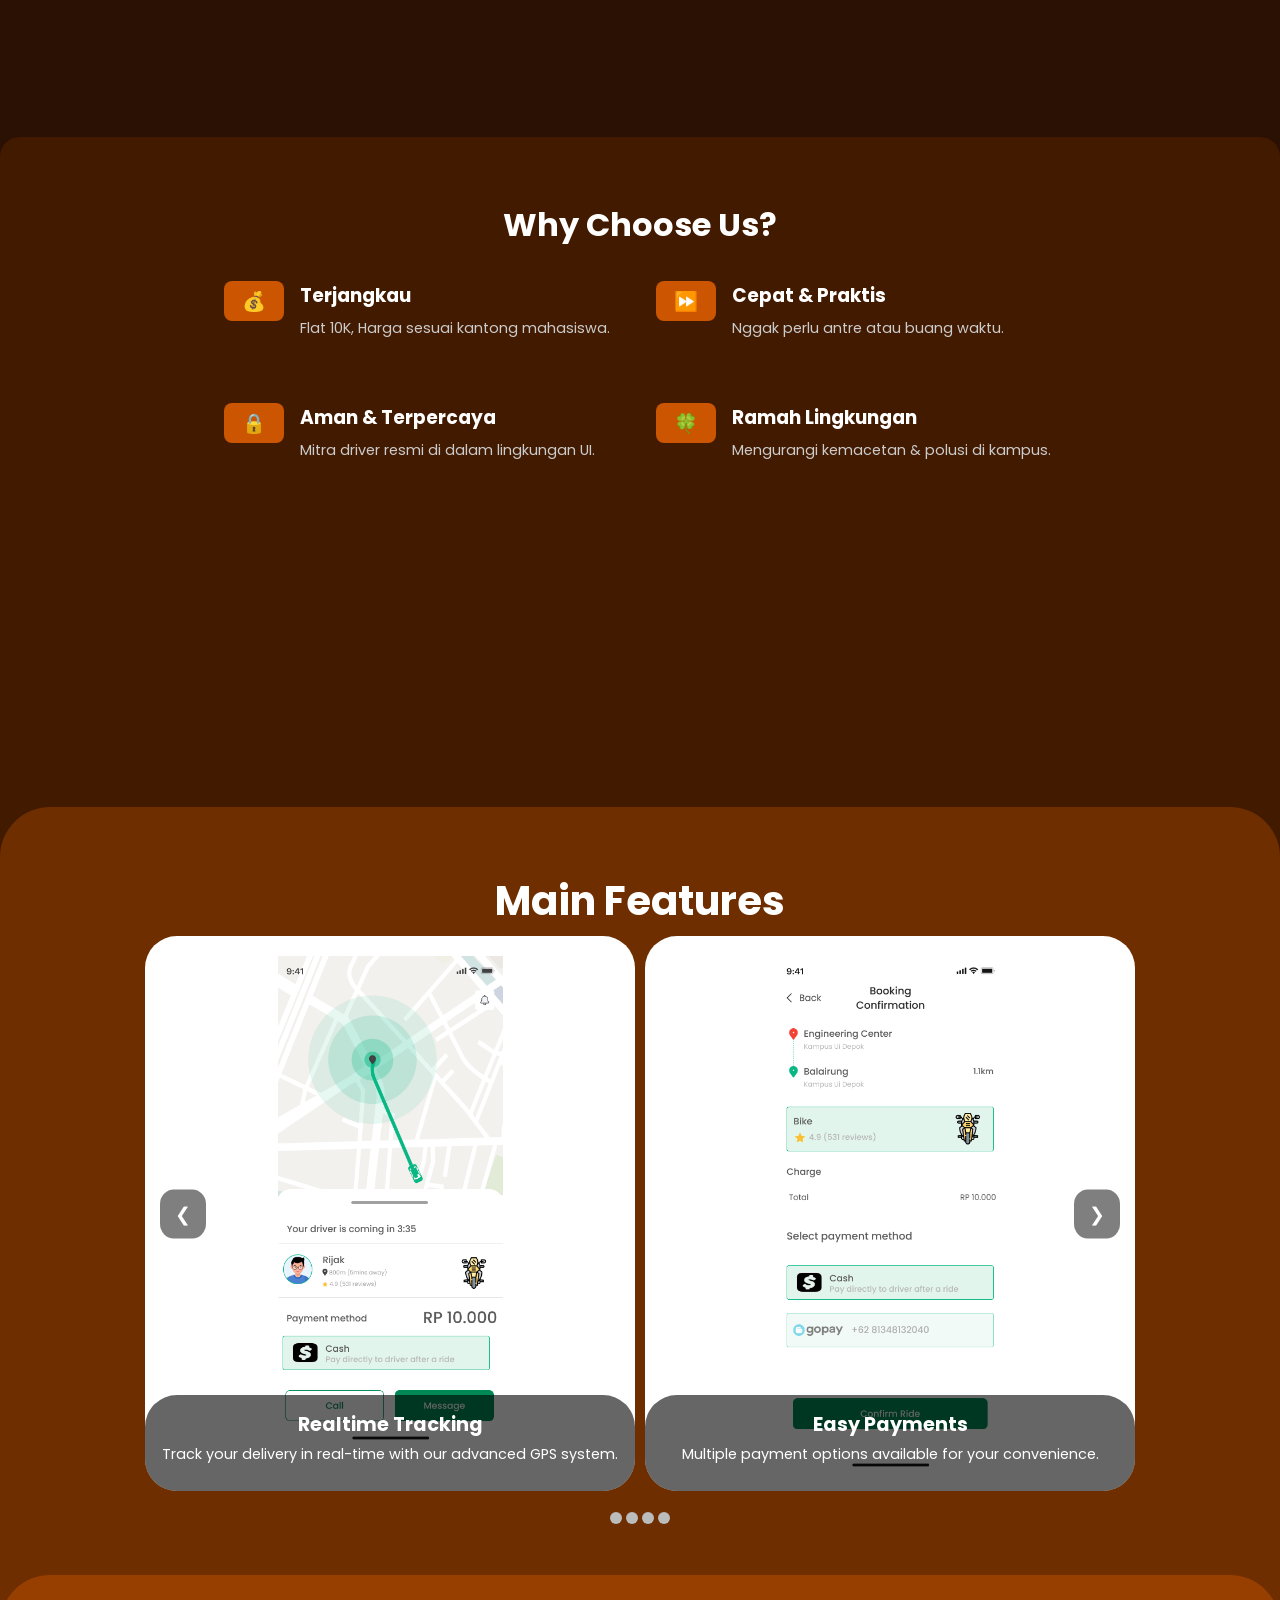
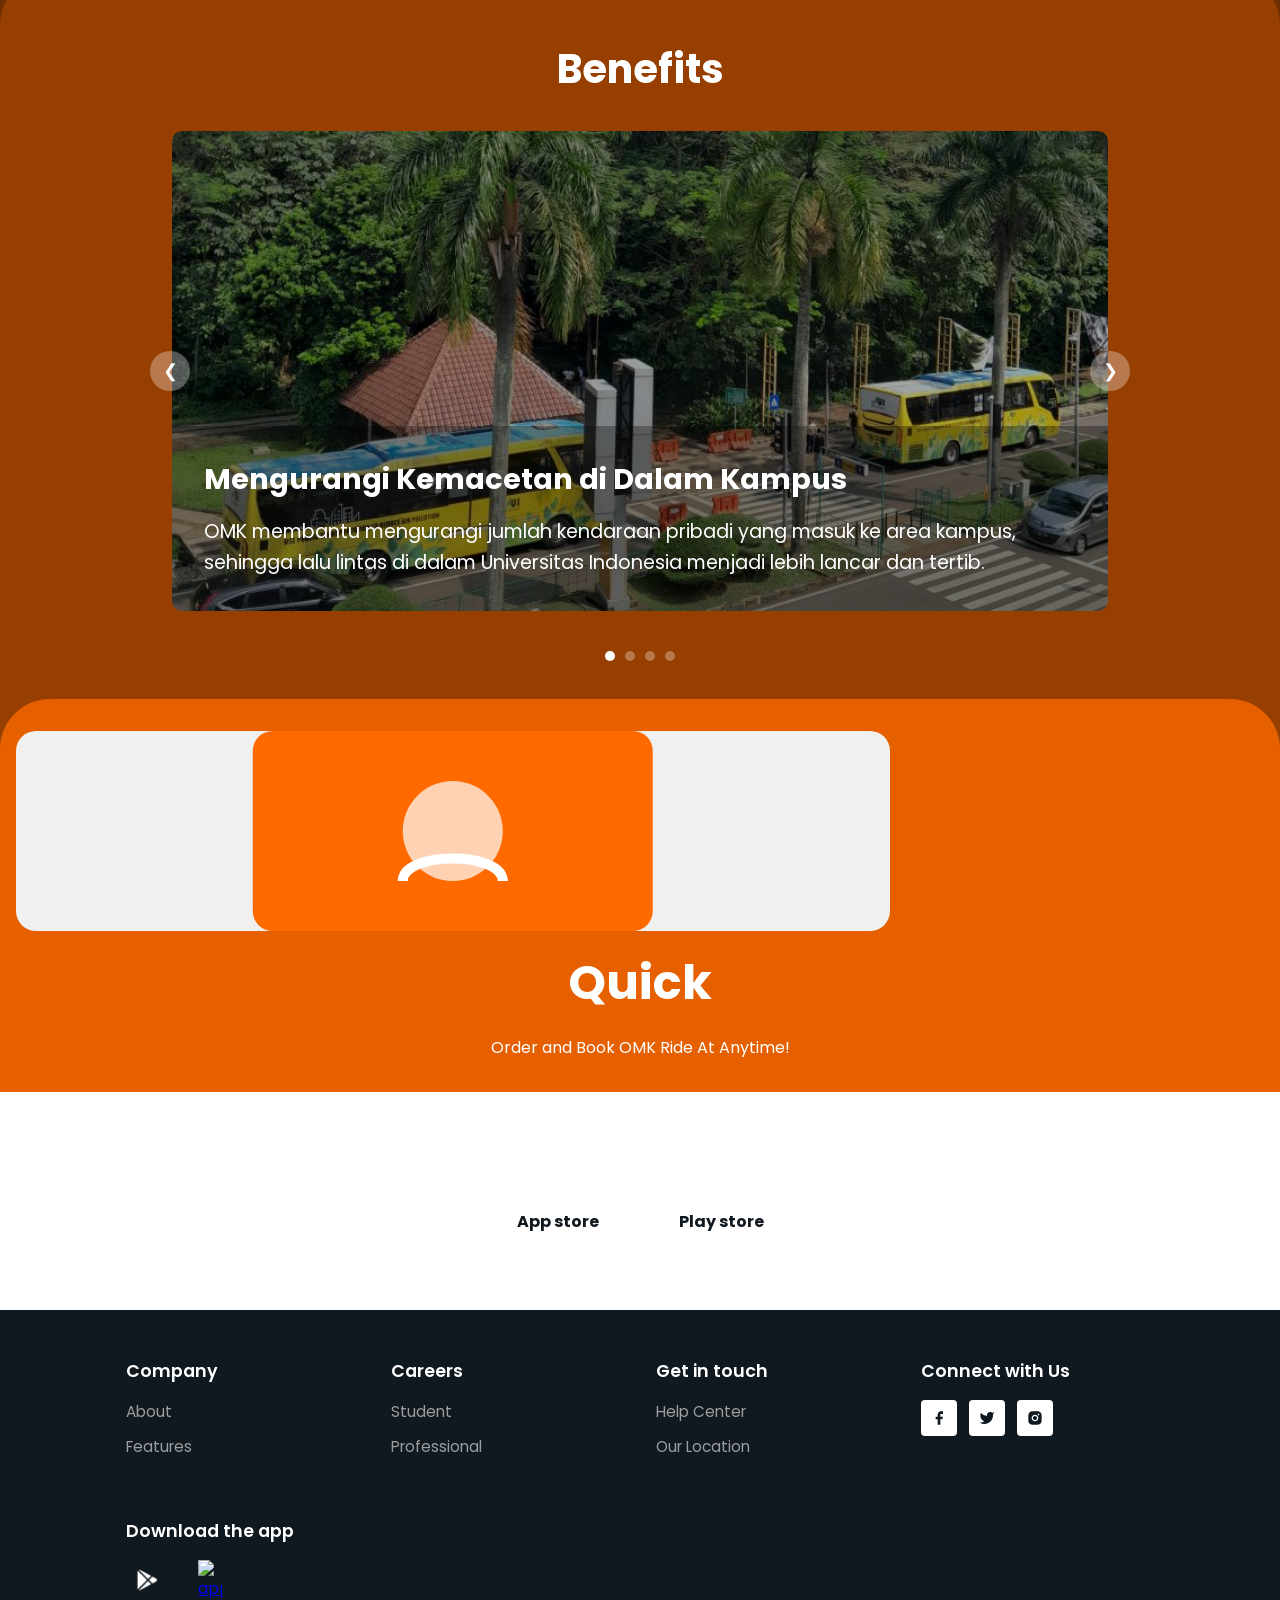
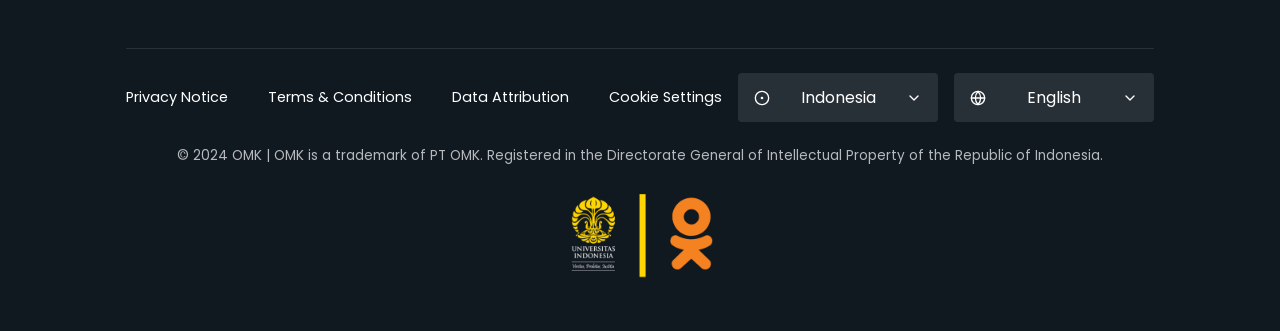
==== commit 73bbcff4: "4k header footer responsive" ====
--- a/Index.html
+++ b/Index.html
@@ -5,6 +5,7 @@
     <meta name="viewport" content="width=device-width, initial-scale=1.0">
     <title>OMK</title>
     <link rel="stylesheet" href="style/styles.css">
+    <link rel="stylesheet" href="style/4kHeader-Footer.css">
     <link href="https://fonts.googleapis.com/css2?family=Poppins:wght@800&display=swap" rel="stylesheet">
 </head>
 <body>
@@ -282,7 +283,7 @@
                                 </a>
                                 <a href="https://www.figma.com/design/m7IZHGyGPSgOtNWLPlBbos/OMK?m=auto&t=wl3Vj22p5blNziUP-6" class="app-store">
                                     <svg width="24" height="24" viewBox="0 0 24 24" fill="none" xmlns="http://www.w3.org/2000/svg">
-                                        <path d="M18.71 19.5C17.88 20.74 17 21.95 15.66 21.97C14.32 22 13.89 21.18 12.37 21.18C10.84 21.18 10.37 21.95 9.09997 22C7.78997 22.05 6.79997 20.68 5.95997 19.47C4.24997 17 2.93997 12.45 4.69997 9.39C5.56997 7.87 7.12997 6.91 8.81997 6.88C10.1 6.86 11.32 7.75 12.11 7.75C12.89 7.75 14.37 6.68 15.92 6.84C16.57 6.87 18.39 7.1 19.56 8.82C19.47 8.88 17.39 10.1 17.41 12.63C17.44 15.65 20.06 16.66 20.09 16.67C20.06 16.74 19.67 18.11 18.71 19.5ZM13 3.5C13.73 2.67 14.94 2.04 15.94 2C16.07 3.17 15.6 4.35 14.9 5.19C14.21 6.04 13.09 6.7 11.95 6.61C11.8 5.46 12.35 4.26 13 3.5Z" fill="white"/>
+                                        <img src="assets\Apple_logo_white.png" style="width: 1.5rem;"  alt="apple">
                                     </svg>
                                 </a>
                             </div>
--- a/style/styles.css
+++ b/style/styles.css
@@ -265,7 +265,7 @@
     color: white; 
     position: relative;
     overflow: hidden;
-    background-color: #222a33;
+    background-color: #2b1104;
 }
 
 
@@ -284,7 +284,7 @@
     /* float: center; */
     color: white;
     text-shadow: 5px 5px 10px rgba(0, 0, 0, 1);
-    padding: 0px 200px;
+    padding: 0px 10rem;
   }
 
   .about h3 {
@@ -536,57 +536,6 @@
     height: auto;
   }
 
-  /* CONTACT US FORM */
-  
-    .section2 {
-        display: flex;
-        justify-content: center;
-        align-items: center;
-        padding: 3rem 0;
-    }
-
-  .contact {
-    display: flex;
-    width: 60%;
-    margin: 0;
-    padding: 0;
-    justify-content: center;
-  }
-
-  .form-group{
-    margin-bottom: 1rem;
-  }
-
-  .form-group input, textarea{
-    width: 100%;
-    padding: 10px;
-    border: 1px solid #ccc;
-    border-radius: 5px;
-    align-content: center;
-  }
-
-  .input-error {
-    border: 1px solid red;
-  }
-
-  .submit{
-    background-color: #cb5500;
-    color: white;
-    padding: 0.8rem 5rem;
-    border-radius: 25px;
-    display: block;
-    font-weight: bold;
-    text-decoration: none;
-    margin: 0 auto;
-    align-items: center;
-  }
-
-    hr {
-        height: 2px;
-        border: none;
-        background: #cb5500;
-        margin-bottom: 2rem;
-    }
 
 
 /* FEATURES */
@@ -631,7 +580,7 @@
 
 .features h3 {
     margin-top: 0;
-    font-size: 1,5rem;
+    font-size: 1.5rem;
     font-weight: bold;
     color: #e66000;
     text-align: left;
@@ -859,7 +808,7 @@
     .benefit-dots {
         display: flex;
         justify-content: center;
-        margin-top: 1.5rem;
+        margin-top: 0.5rem;
         margin-bottom: 1.5rem;
     }
 
@@ -880,153 +829,62 @@
 /* Join Section */
 .join {
     padding: 2rem 1rem;
-
+    background-color: #412010;
+    color: white;
 }
 
 .join h2 {
     text-align: center;
-    margin-bottom: 1rem;
+    margin-bottom: 2rem;
     font-size: 2rem;
 }
 
+.join-options {
+    display: grid;
+    gap: 2rem;
+    max-width: 1200px;
+    margin: 0 auto;
+}
+
 .join-option {
+    display: flex;
+    align-items: flex-start;
     margin-bottom: 2rem;
-    display: flex;
-    /* align-items: flex-start; */
 }
 
 .option-icon {
-    width: 40px;
+    width: 30px;
     height: 40px;
+    min-width: 60px;
     background-color: #cb5500;
     border-radius: 8px;
     margin-right: 1rem;
-    padding: 2rem;
-}
-
-.option-icon p{
-    font-size: 2rem;
+    display: flex;
+    justify-content: center;
+    align-items: center;
+}
+
+.option-icon p {
+    font-size: 1.2rem;
+    margin: 0;
 }
 
 .option-content h3 {
+    margin-top: 0;
     margin-bottom: 0.5rem;
     text-align: left;
 }
 
-.option-content h4 {
-    margin-bottom: 0.5rem;
-}
-
 .option-content p {
-    color: #aaa;
-    margin-bottom: 1rem;
+    color: #ccc;
+    margin-bottom: 0;
     font-size: 0.9rem;
+    text-align: left;
 }
 
 /* Why Choose Us Section */
 .wcs-desc{
     text-align: left;
-}
-
-/* FAQ Section Styles */
-.faq-section {
-    padding: 3rem 0;
-}
-
-.faq-container {
-    max-width: 900px;
-    margin: 0 auto;
-    padding: 30px;
-    border: 3px solid #ff6a00;
-    border-radius: 10px;
-    background-color: #1f2833;
-}
-
-.faq-title {
-    color: #ff6a00;
-    text-align: center;
-    font-size: 2.5rem;
-    margin-bottom: 10px;
-}
-
-.faq-subtitle {
-    color: #ffffff;
-    text-align: center;
-    font-family: "Poppins", sans-serif;
-    margin-bottom: 30px;
-}
-
-.faq-list {
-    margin-bottom: 30px;
-}
-
-.faq-item {
-    margin-bottom: 20px;
-    border-bottom: 1px solid rgba(255, 106, 0, 0.3);
-    padding-bottom: 15px;
-}
-
-.faq-item:last-child {
-    border-bottom: none;
-}
-
-.faq-question {
-    display: flex;
-    align-items: flex-start;
-    margin-bottom: 10px;
-}
-
-.question-icon {
-    font-size: 1.4rem;
-    margin-right: 10px;
-    color: #ff6a00;
-}
-
-.question-text {
-    font-weight: bold;
-    color: #ffffff;
-    font-size: 1.1rem;
-}
-
-.faq-answer {
-    display: flex;
-    align-items: flex-start;
-    margin-left: 5px;
-}
-
-.answer-icon {
-    font-size: 1.2rem;
-    margin-right: 10px;
-    color: #ffcc00;
-}
-
-.answer-text {
-    color: #d0d0d0;
-    line-height: 1.5;
-}
-
-.faq-contact {
-    text-align: center;
-    margin-top: 30px;
-    padding: 20px;
-    background-color: rgba(255, 106, 0, 0.1);
-    border-radius: 8px;
-}
-
-.faq-contact h3 {
-    color: #ffffff;
-    margin-bottom: 15px;
-    font-family: "Poppins", sans-serif;
-}
-
-.contact-icon {
-    font-size: 1.5rem;
-    margin-right: 10px;
-}
-
-.faq-contact p {
-    color: #d0d0d0;
-    line-height: 1.5;
 }
 
 
@@ -1059,6 +917,9 @@
 
 .join {
     z-index: 1;
+    border-top-left-radius: 20px;
+    border-top-right-radius: 20px;
+    margin-top: -20px;
 }
 
 
@@ -1090,34 +951,37 @@
 .footer {
     display: grid;
     background-color: #101820;
-    padding: 3rem 0;
+    padding: 2rem 1rem;
     justify-content: center;
+    color: #ffffff;
 }
 
 .footer-top {
-
     grid-template-columns: 1fr;
     gap: 2rem;
-    margin-bottom: 3rem;
+    margin-bottom: 2rem;
 }
 
 .footer-columns {
     display: grid;
-    grid-template-columns: repeat(2, 1fr);
+    grid-template-columns: repeat(1, 1fr);
     gap: 2rem;
-    /*margin: 0rem, 1rem, 0rem, 1rem; */
+}
+
+.footer-column {
+    margin-bottom: 1rem;
 }
 
 .footer-column h3 {
     font-size: 1.1rem;
-    margin-bottom: 1.5rem;
+    margin-bottom: 1rem;
     font-weight: 600;
 }
 
 .footer-link {
     display: block;
-    color: #ffffff;
-    margin-bottom: 1rem;
+    color: #9e9e9e;
+    margin-bottom: 0.75rem;
     text-decoration: none;
     font-size: 0.95rem;
 }
@@ -1128,8 +992,9 @@
 
 .social-icons {
     display: flex;
-    gap: 1rem;
+    gap: 0.75rem;
     margin-bottom: 1.5rem;
+    flex-wrap: wrap;
 }
 
 .social-icon {
@@ -1145,7 +1010,7 @@
 .app-stores {
     display: flex;
     gap: 1rem;
-    margin-top: 1rem;
+    margin-top: 0.75rem;
 }
 
 .app-store {
@@ -1157,15 +1022,19 @@
 }
 
 .footer-bottom {
-    padding-top: 2rem;
+    padding-top: 1.5rem;
     border-top: 1px solid rgba(255, 255, 255, 0.1);
-
+}
+
+.footer-bottom-content {
+    display: flex;
+    flex-direction: column;
 }
 
 .footer-nav {
     display: flex;
-    flex-wrap: wrap;
-    gap: 1.5rem;
+    flex-direction: column;
+    gap: 0.75rem;
     margin-bottom: 1.5rem;
 }
 
@@ -1173,10 +1042,18 @@
     color: #ffffff;
     text-decoration: none;
     font-size: 0.9rem;
+    margin-right: 1rem;
 }
 
 .footer-nav-link:hover {
     text-decoration: underline;
+}
+
+.selectors {
+    display: flex;
+    flex-direction: column;
+    gap: 0.75rem;
+    width: 100%;
 }
 
 .country-selector, .language-selector {
@@ -1185,8 +1062,9 @@
     background: rgba(255, 255, 255, 0.1);
     border-radius: 4px;
     padding: 0.75rem 1rem;
-    margin-bottom: 1.5rem;
+    margin-bottom: 1rem;
     cursor: pointer;
+    width: 100%;
 }
 
 .selector-content {
@@ -1201,18 +1079,238 @@
     font-size: 0.85rem;
     line-height: 1.5;
     color: rgba(255, 255, 255, 0.7);
-}
-
-
-/* Responsive 
-/*Mobile*/
-@media (min-width: 768px) {
+    margin-top: 1.5rem;
+}
+
+.logo-footer {
+    display: flex;
+    justify-content: center;
+    margin-top: 1rem;
+}
+
+
+/* Responsive */
+/*footer*/
+/*phone*/
+@media (max-width: 480px) {
+
+    .footer-columns {
+        grid-template-columns: repeat(2, 1fr);
+        gap: 1rem;
+    }
+
+    .footer {
+        padding: 1.5rem 1rem;
+    }
+    
+    .footer-column h3 {
+        font-size: 1rem;
+    }
+    
+    .footer-link {
+        font-size: 0.9rem;
+    }
+    
+    .social-icons {
+        justify-content: unset;
+        margin-bottom: unset;
+    }
+    
+    .app-stores {
+        justify-content: unset;
+    }
+
+    .footer-nav-link {
+        text-align: center;
+        margin-right: unset;
+    }
+}
+
+@media (min-width: 481px) and (max-width: 767px) {
+    
+    .footer-columns {
+        grid-template-columns: repeat(2, 1fr);
+        gap: 1.5rem;
+    }
+    
+    .footer-nav {
+        flex-direction: row;
+        flex-wrap: wrap;
+        justify-content: center;
+        gap: 1rem;
+    }
+    
+    .social-icons {
+        justify-content: center;
+    }
+    
+    .app-stores {
+        justify-content: center;
+    }
+}
+
+/*tablet*/
+@media (min-width: 768px) and (max-width: 1023px) {
+    .footer {
+        padding: 2.5rem 2rem;
+    }
+    
+    .footer-columns {
+        grid-template-columns: repeat(4, 1fr);
+        gap: 1.5rem;
+    }
+    
+    .footer-bottom-content {
+        flex-direction: row;
+        flex-wrap: wrap;
+        justify-content: center;
+        align-items: center;
+        gap: 1rem;
+        margin-bottom: 1.5rem;
+    }
+    
+    .footer-nav {
+        flex-direction: row;
+        margin-bottom: 0;
+        flex-wrap: wrap;
+        gap: 1rem;
+    }
+    
+    .selectors {
+        flex-direction: row;
+        width: auto;
+    }
+    
+    .country-selector, .language-selector {
+        width: 180px;
+        margin-bottom: 0;
+    }
+}
+
+@media (min-width: 1024px) {
+    .footer {
+        padding: 3rem 2rem;
+    }
+    
+    .footer-top {
+        grid-template-columns: auto 1fr;
+    }
+    
+    .footer-columns {
+        grid-template-columns: repeat(4, 1fr);
+        gap: 2rem;
+    }
+    
+    .footer-bottom-content {
+        display: flex;
+        flex-direction: row;
+        justify-content: space-between;
+        align-items: center;
+    }
+    
+    .footer-nav {
+        flex-direction: row;
+        flex-wrap: wrap;
+        gap: 1.5rem;
+        margin-bottom: 0;
+    }
+    
+    .selectors {
+        display: flex;
+        flex-direction: row;
+        gap: 1rem;
+        width: auto;
+    }
+    
+    .country-selector, .language-selector {
+        width: 200px;
+        margin-bottom: 0;
+    }
+}
+
+
+
+
+/*main*/
+
+/*tablet*/
+@media ((min-width: 768px) and (max-width: 1023px)) {
+
+    .menu-icon {
+        display: none; /* Hide hamburger on desktop */
+    }
+
+    .nav-menu {
+        display: block; /* Show navigation on desktop */
+        flex: 1;
+        margin-left: 3rem;
+        position: static;
+        padding-top: 0;
+        height: auto;
+        background-color: transparent;
+    }
+
+    .hero{
+        padding: 15rem 1rem;
+    }
+
+    #about-h2{
+        margin-bottom: 3rem;
+    }
+
+    .about{
+        max-height: 100%;
+        height: 95vh;
+    }
+
+    .about h1{
+        font-size: 1.5rem;
+    }
+
+    .about img{
+        height: 15rem;
+        width: auto;
+    }
+
+    .about h2{
+        padding: 0 5rem;
+        font-size: 1.2rem;
+
+    }
+
+    .abouts, .about3 {
+        display: none;
+    }
+
     .services {
         grid-template-columns: repeat(6, 1fr);
     }
 
+    .option-icon {
+        min-width: unset;
+        width: 3rem;
+        height: 3rem;
+    }
+
+    .slideshow-container{
+        width: 100%;
+    }
+
     .slide {
         flex: 0 0 calc(50% - 10px); /* Two slides per view */
+    }
+
+    .slide img{
+        width: 65%;
+    }
+
+
+    .prev {
+        left: 10px; /* Bring closer to the slides */
+    }
+    
+    .next {
+        right: 10px;
     }
 
     .store-buttons {
@@ -1243,18 +1341,62 @@
     }
 }
 
-/*Tablet*/
+/*phone default*/
 @media (max-width: 767px) { 
+
+    .container h1 {
+        font-size: 1.5rem;
+    }
+
+    /* .container h2 {
+        font-size: 1.5rem;
+    } */
+
+    .container h3 {
+        font-size: 1rem;
+    }
+
+    .download h2{
+        font-size: 1.5rem;
+    }
+
+    .hero {
+        padding: 8rem 1rem;
+        height: 85vh;
+    }
+
+    .about{
+        justify-content: unset;
+        height: 70%;
+        padding-top: 7rem;
+        padding-bottom: 8rem;
+    }
+
+    /* .about h1{
+        
+    } */
+    
+    
+    .about img{
+        width: 90%;
+        height: auto;
+    }
+
+    .option-icon {
+        width: 50px;
+        height: 40px;
+        min-width: unset;
+    }
+
+
     #about-h2 {
         display: none;
     }
 
-    .contact {
-        width: 100%;
-      }
 
     .slide {
         flex: 0 0 100%; /* Each slide takes full width */
+        margin: unset;
     }
 
     .slideshow-container {
@@ -1264,38 +1406,44 @@
      
     .slide img {
         object-fit: contain; /* Ensure the full image is shown */
-        width: 65%;
+        width: 90%;
         height: auto;
         max-height: 80vh; /* Prevents oversized images */
         background-color: white; /* Keeps a clean look */
     }
+
+
      
-    .slide-content {
-        padding: 15px; /* Increased padding */
+    /* .slide-content {
+        padding: 15px; 
+    } */
+
+    .slider h2{
+        font-size: 1.5rem;
     }
      
     .slide-content h3 {
-        font-size: 1.2rem; /* Larger font */
+        font-size: 1rem; /* Larger font */
         margin-bottom: 8px;
     }
      
     .slide-content p {
-        font-size: 1rem; /* Increased font size */
+        font-size: 0.7rem; /* Increased font size */
         line-height: 1.4;
     }
     
     /* Make navigation buttons more visible on mobile */
     .prev, .next {
-        padding: 15px;
+        padding: 10px;
         font-size: 18px;
         background-color: rgba(0, 0, 0, 0.5);
     }
     .prev {
-        left: 10px; /* Bring closer to the slides */
+        left: 1px; /* Bring closer to the slides */
     }
     
     .next {
-        right: 10px;
+        right: 1px;
     }
     
     
@@ -1304,7 +1452,7 @@
     }
 
         .benefit-slide {
-            padding: 1rem;
+            padding: 2rem 0rem;
         }
         
         .benefit-image-container {
@@ -1332,6 +1480,7 @@
         .benefit-slide p {
             display: none;
         }
+
         
         /* Adjust navigation buttons for the benefit slider */
         .benefit-prev, .benefit-next {
@@ -1343,11 +1492,11 @@
         }
         
         .benefit-prev {
-            left: 10px;
+            left: 1px;
         }
         
         .benefit-next {
-            right: 10px;
+            right: 1px;
         }
         
         /* Adjust dots for mobile */
@@ -1357,20 +1506,23 @@
             margin: 0 5px;
         }
 
-        .faq-container {
-            padding: 20px;
+        .store-button{
+            font-size: 0.8rem;
         }
-        
-        .faq-title {
-            font-size: 2rem;
-        }
-        
-        .question-text, .answer-text {
-            font-size: 0.95rem;
-        }
-}
-
-/*Desktop*/
+}
+
+/*phone m*/
+@media (min-width: 370px) and (max-width: 424px) {
+    
+
+}
+
+/*phone l*/
+@media (min-width: 420px) and (max-width: 787px) {
+
+}
+
+/*Desktop default*/
 @media (min-width: 1024px) {
     .container {
         max-width: 100%;
@@ -1441,9 +1593,14 @@
         width: 50%;
     }
 
+    .join{
+        height: 70vh;
+    }
+
     .join-options {
-        grid-template-columns: repeat(3, 1fr);
-    }
+        grid-template-columns: repeat(2, 1fr);
+    }
+    
 
     .footer-top {
         grid-template-columns: auto 1fr;
@@ -1466,3 +1623,128 @@
         gap: 1rem;
     }
 }
+
+/*small dekstop*/
+@media ((min-width: 1020px) and (max-width: 1400px)) {
+
+    .hero h1{
+        text-align: center;
+    }
+
+    .about {
+        justify-content: unset;
+        padding-top: 2rem;
+    }
+
+    .about h1{
+        font-size: 2rem;
+    }
+
+    .about img{
+        height: 45vh;
+        width: auto;
+    }
+
+    #about-h2{
+        font-size: 1.2rem;
+    }
+
+    .about2 {
+        display: none;
+    }
+
+    /* .features-title {
+        margin: unset;
+    } */
+
+    .join{
+        height: 80vh;
+    }
+    
+    .join-options{
+        margin: 0px 12rem 2rem;
+    }
+
+    .prev {
+        left: 20px; /* Bring closer to the slides */
+    }
+    
+    .next {
+        right: 20px;
+    }
+}
+
+@media ((min-height: 1px) and (max-height: 600px)){
+    .slideshow-container{
+        width: 85%;
+    }
+
+
+    .benefit-image{
+        height: 70vh;
+    }
+
+    .benefit-slide{
+        height: 70%;
+        padding: 0rem 2rem;
+    }
+
+    .benefit-image-container{
+        height: 70%;
+    }
+
+    .benefit-slide h3{
+        font-size: 1.5rem;
+    }
+
+    .benefit-slide p{
+        font-size: 1rem;
+    }
+}
+
+@media ((min-height: 1px) and (max-height: 600px) and (max-width: 567px)){
+    .benefit-slide h3{
+        font-size: 1rem;
+    }
+
+    .benefit-slide{
+        padding: 2rem 0rem;
+    }
+}
+
+/*large dekstop*/
+@media ((min-width: 1400px) and (max-width: 2550px)) {
+
+    .hero h1{
+        text-align: center;
+    }
+
+    .join h2{
+        font-size: 6vh;
+    }
+
+    .join-option h3{
+        font-size: 3vh;
+    }
+
+    .join-option p{
+        font-size: 2vh;
+    }
+
+    .join-options{
+        font-size: large;
+        margin: 0 17rem;
+    }
+
+    .prev {
+        left: 20px; /* Bring closer to the slides */
+    }
+    
+    .next {
+        right: 20px;
+    }
+}
+
+
+/*ak mw test juga/
+
--- a/style/4kHeader-Footer.css
+++ b/style/4kHeader-Footer.css
@@ -0,0 +1,120 @@
+/*4k*/
+
+@media ((min-width: 2550px) and (min-height:1000px)) {
+    /* .container h1{
+        font-size: 5vh;
+        text-align: center;
+    } */
+
+    .header {
+        height: 10vh;
+    }
+
+    .logo{
+        margin-left: 7rem;
+    }
+
+    .logo img{
+        width: auto;
+        height: 8vh;
+        border-radius: 50% !important;
+    }
+
+    .logo-text{
+        font-size: 6vh;
+    }
+
+    .header a{
+        font-size: 2vh;
+    }
+
+    .nav-menu ul{
+        margin-right: 7rem;
+    }
+
+    /*footer*/
+
+    .footer a, p {
+        font-size: 2vh;
+    }
+
+    .footer-column h3{
+        font-size: 2.5vh;
+    }
+
+    .footer img{
+        height: 3vh;
+        width: auto !important;
+    }
+
+    .social-icons {
+        gap: 1vw;
+    }
+
+    .social-icons a{
+        width: 4vh;
+        height: 4vh;
+    }
+
+    .footer svg{
+        width: 2vh;
+        height: 2vh;
+    }
+
+    .app-stores{
+        gap: 3rem;
+    }
+
+    .copyright p{
+        font-size: 1.5vh;
+    }
+
+    .copyright img{
+        height: 10vh;
+    }
+    
+    .selectors {
+        display: flex;
+        flex-direction: row;
+        gap: 2vw; /* Increase gap between selectors */
+        margin: 0;
+        align-items: center;
+    }
+    
+    .country-selector, .language-selector {
+        padding: 1vh 2vh;
+        margin-bottom: 0; /* Remove bottom margin */
+        width: auto; /* Allow natural width */
+        min-width: 150px; /* Ensure minimum width */
+    }
+    
+    /* Give more space for the text and icons */
+    .selector-content {
+        font-size: 2vh;
+        justify-content: flex-start; /* Left align content */
+        gap: 1vw; /* Space between elements */
+    }
+    
+    .selector-content span {
+        margin: 0 1vw; /* Add margin around text */
+        white-space: nowrap; /* Prevent text wrapping */
+    }
+    
+    /* Space out the bottom content better */
+    .footer-bottom-content {
+        flex-direction: row;
+        justify-content: space-between;
+        align-items: center;
+        flex-wrap: wrap;
+        gap: 2vw; /* Add gap between elements */
+    }
+    
+    /* Make sure the footer nav doesn't crowd the selectors */
+    .footer-nav {
+        flex-direction: row;
+        flex-wrap: wrap;
+    }
+    
+
+    
+}
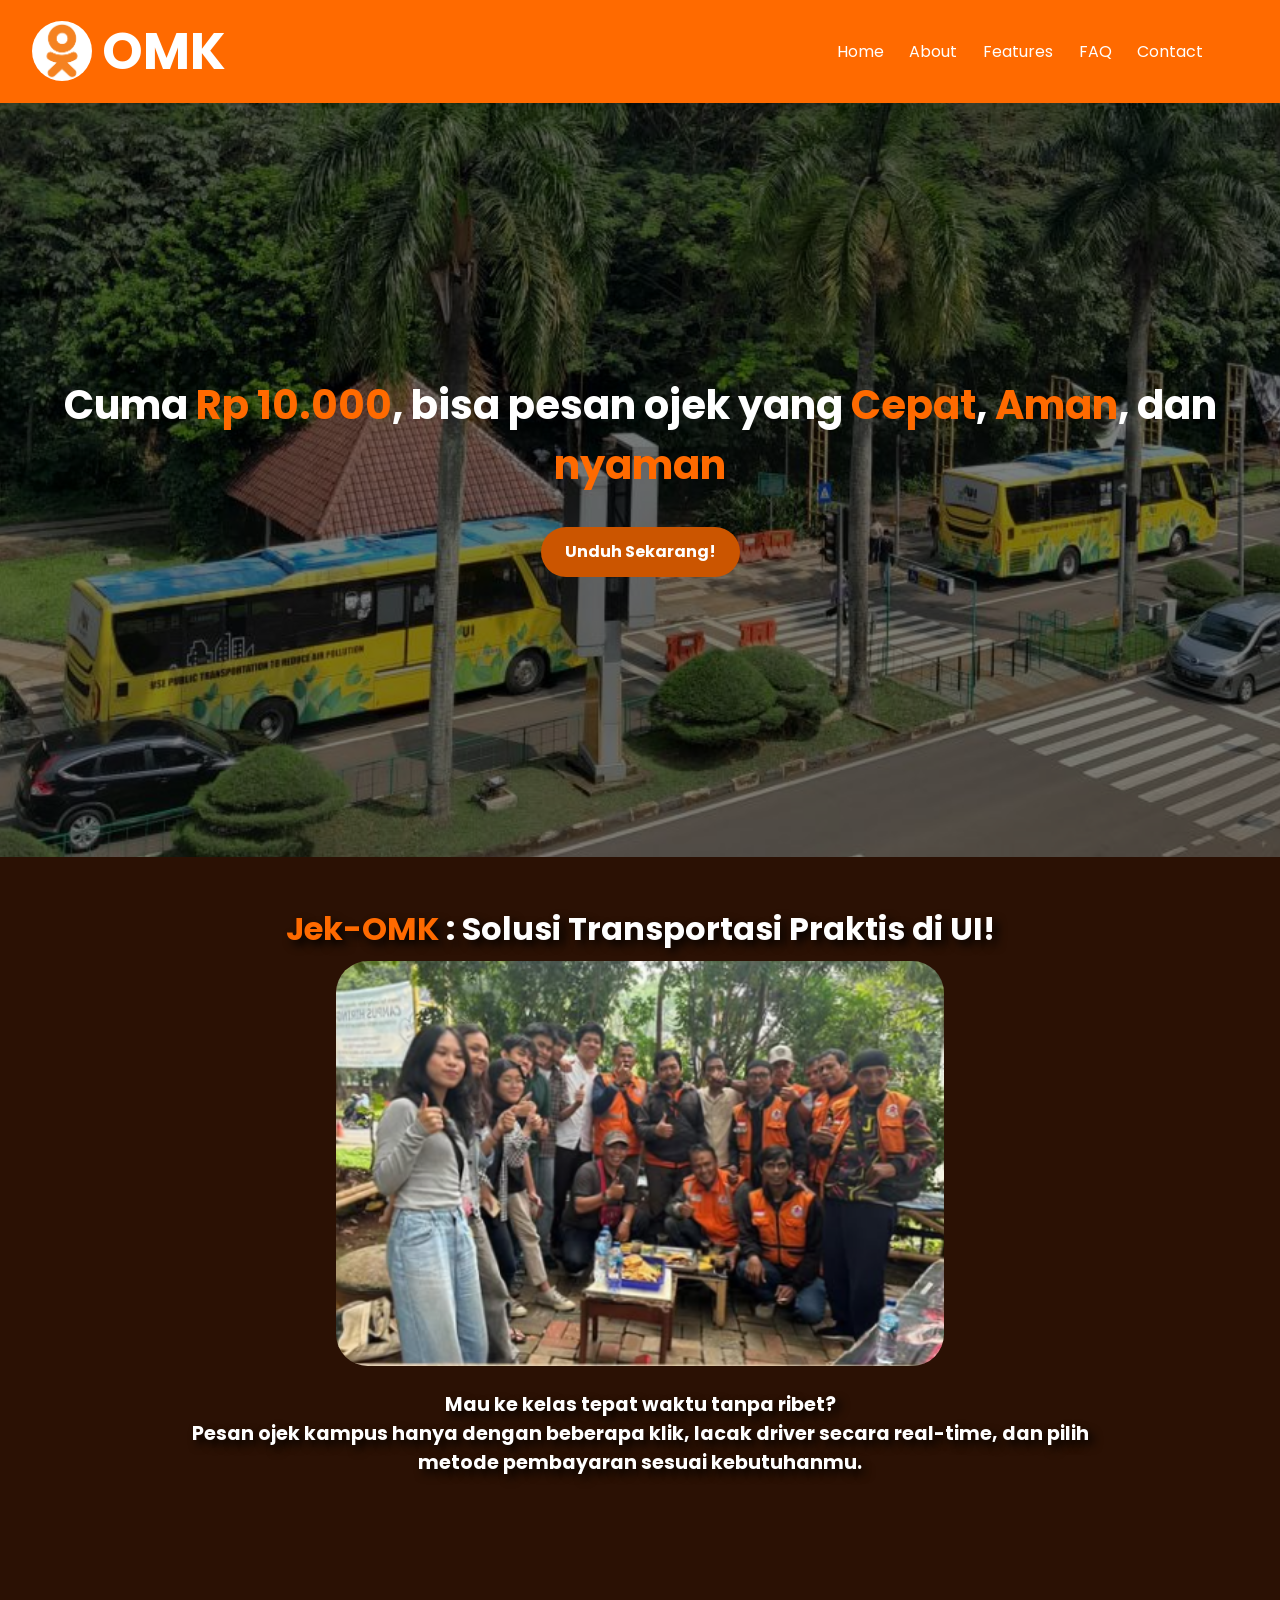
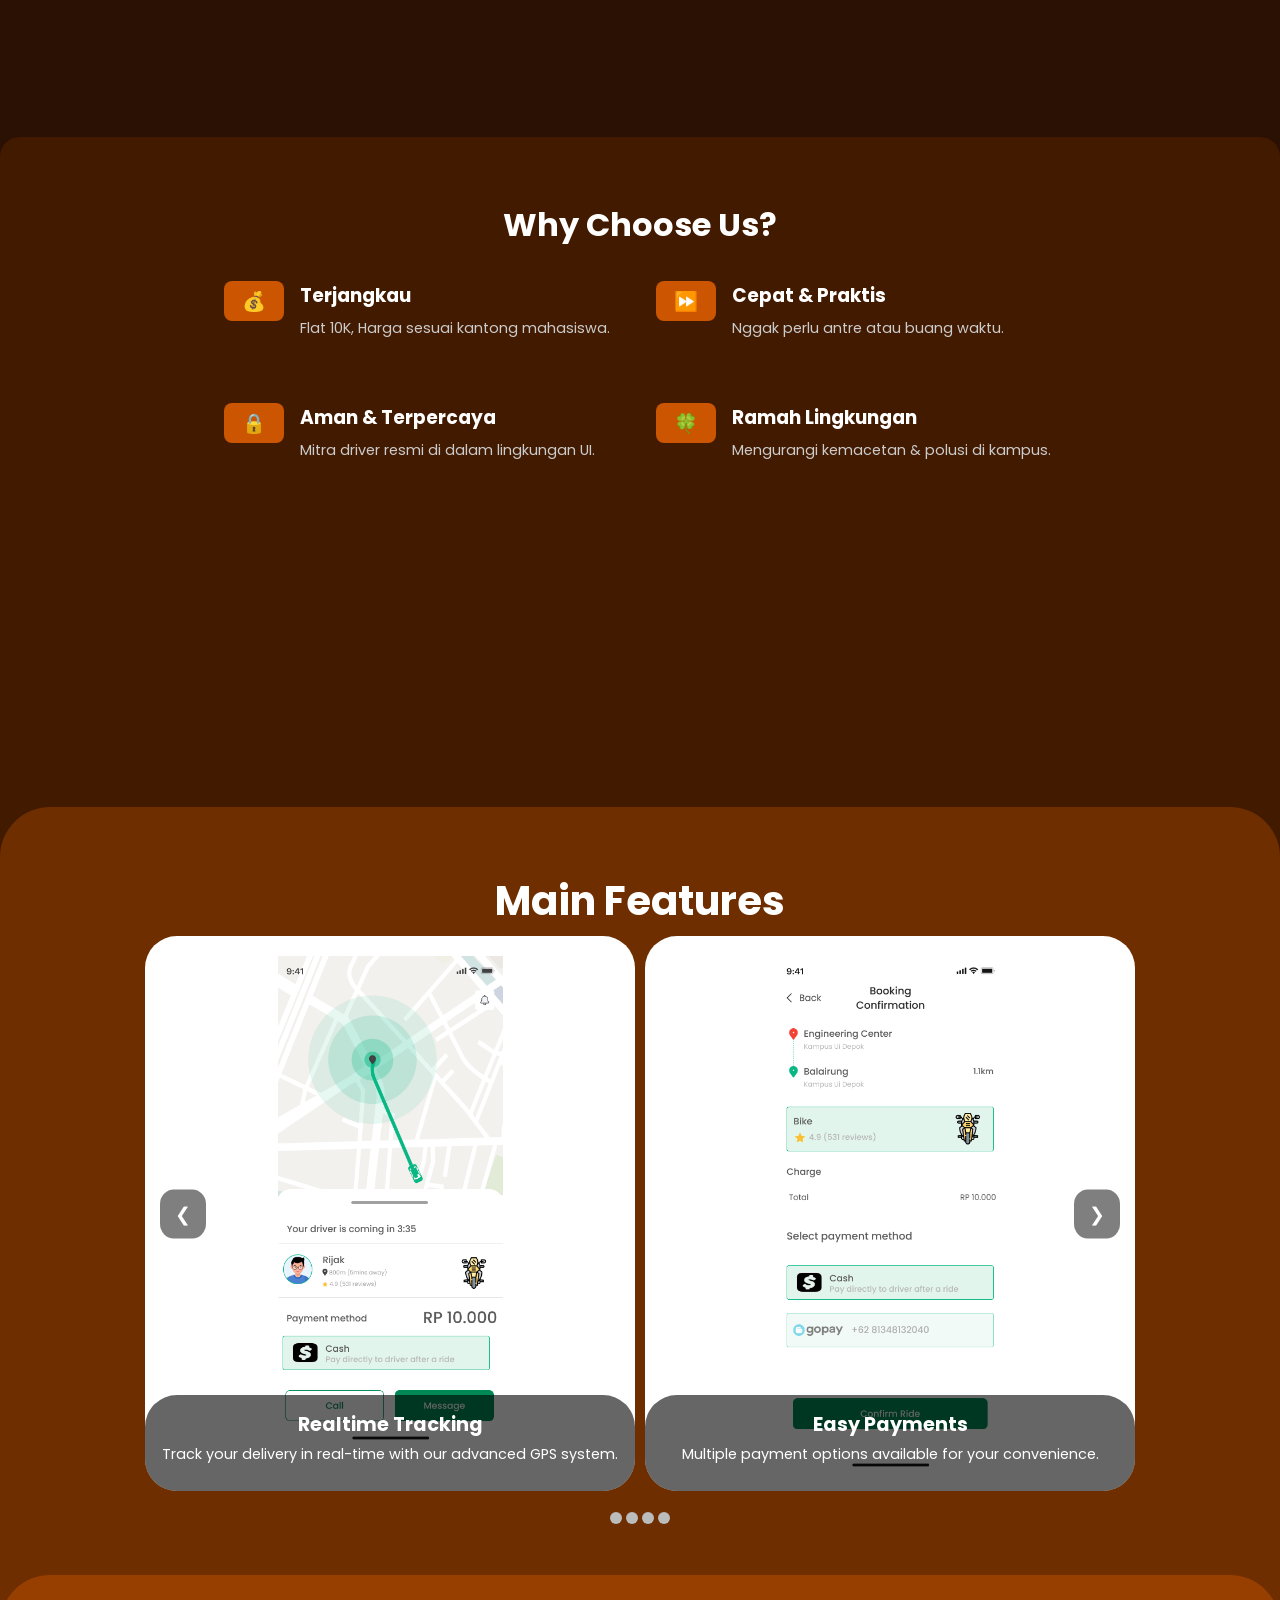
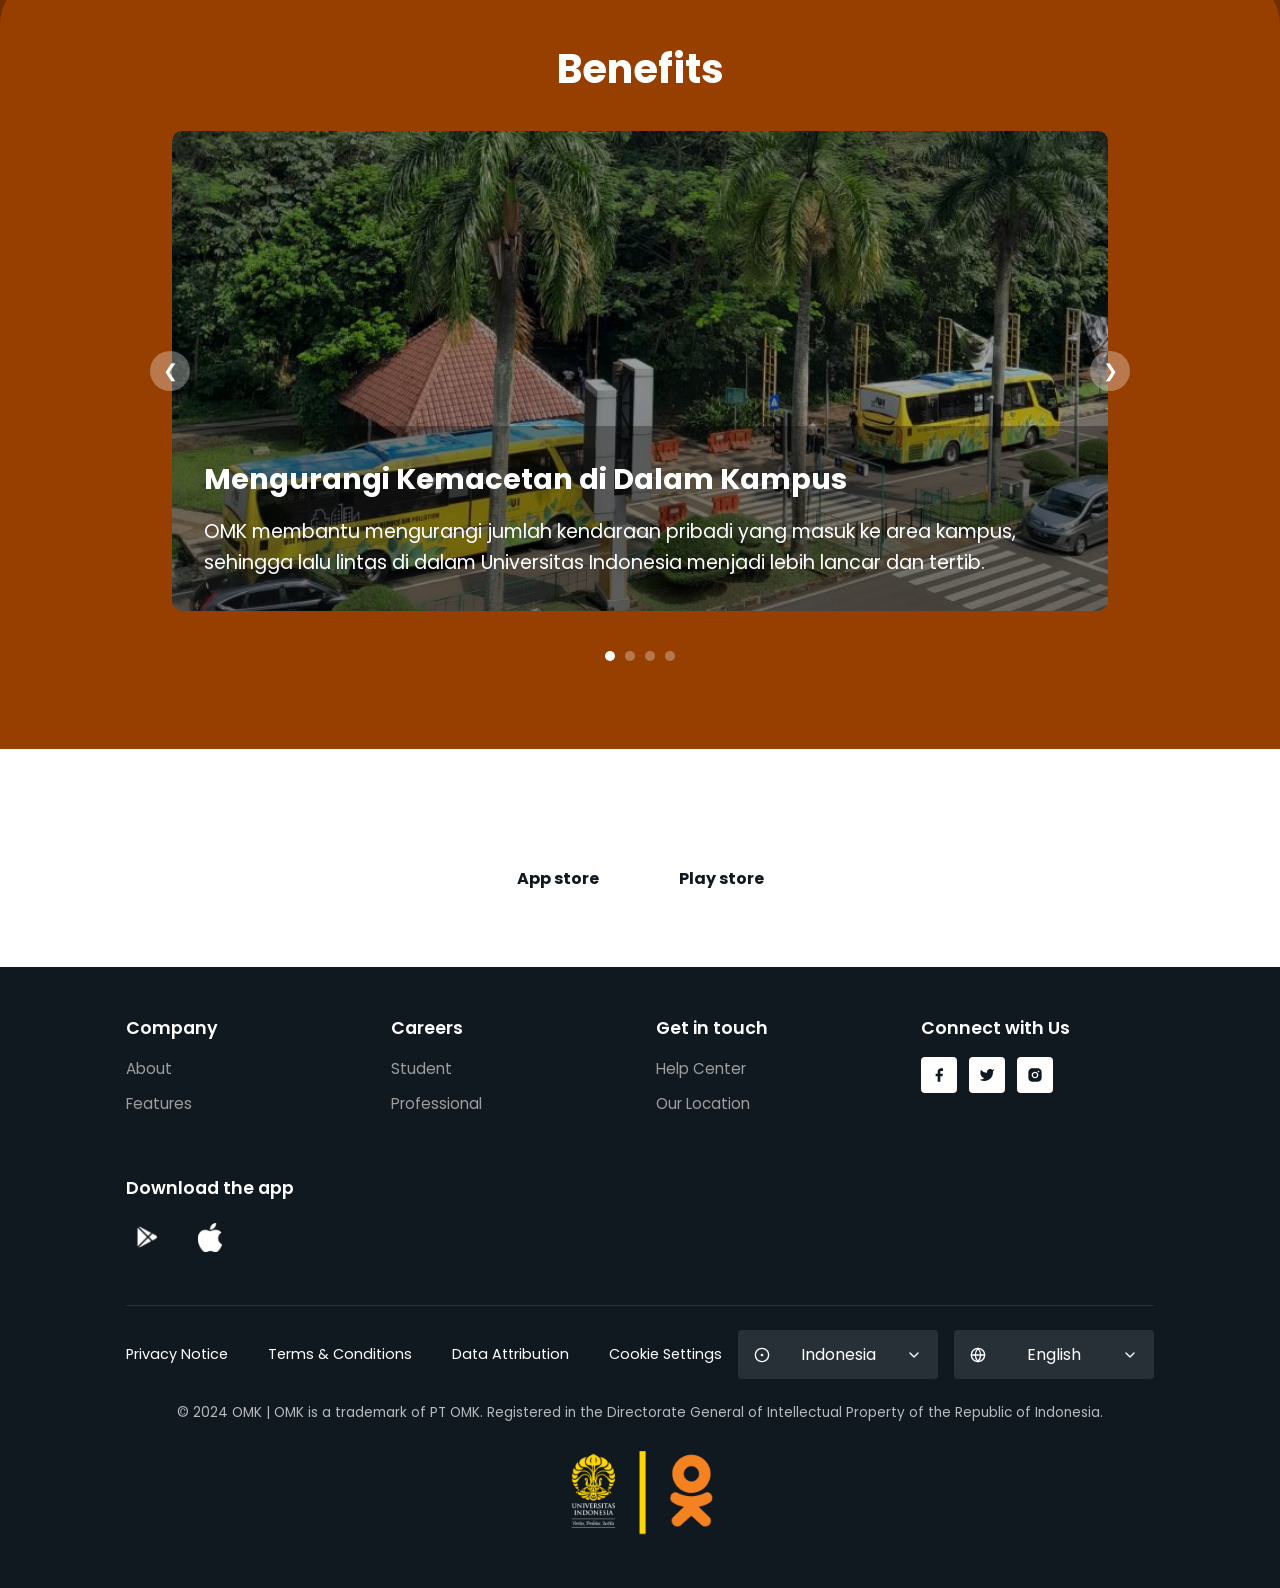
==== commit f325383e: "remove stat" ====
--- a/Index.html
+++ b/Index.html
@@ -206,22 +206,6 @@
         </div>
     </section>
 
-
-        <!-- Stats Section -->
-        <section class="stats">
-            <div class="stat-image">
-                <svg width="70%" height="100%" viewBox="0 0 400 200" xmlns="http://www.w3.org/2000/svg">
-                    <rect width="100%" height="100%" fill="#ff6a00" rx="20" ry="20"/>
-                    <circle cx="200" cy="100" r="50" fill="#fff" opacity="0.7"/>
-                    <path d="M150,150 C150,120 250,120 250,150" stroke="#fff" stroke-width="10" fill="none"/>
-                </svg>
-            </div>
-            <div class="big-number">Quick</div>
-            <p>Order and Book OMK Ride At Anytime!</p>
-        </section>
-
-        <!-- Vision Section -->
-
         <!-- Download Section -->
         <section class="download">
             <h2>Good to Go? Download the OMK app today!</h2>
--- a/style/styles.css
+++ b/style/styles.css
@@ -211,740 +211,744 @@
     margin-left: 5px;
 }
 
-
-/* Hero Section */
-.hero {
-    padding: 17rem 1rem;
-    text-align: center;
-    display: flex;
-    flex-direction: column;
-    justify-content: center;
-    align-items: center;
-    color: white;
-}
-
-
-
-.hero h1 {
-    font-size: 2.5rem;
-    margin-bottom: 1.5rem;
-    font-weight: bold;
-}
-
-.button {
-    background-color: #cb5500;
-    color: white;
-    padding: 0.8rem 1.5rem;
-    border-radius: 25px;
-    display: inline-block;
-    font-weight: bold;
-    text-decoration: none;
-    margin: 0.5rem;
-}
-
-
-.hero h1, .hero .button {
-    position: relative;
-    z-index: 2; /* Ensures text and button appear above overlay */
-}
-
-
-
-/* About Us Section */
-.about {
-    width: 100vw; /* Full width */
-    max-width: 100%; /* Ensure it doesn't exceed the viewport */
-    display: flex;
-    justify-content: center;
-    align-items: center;
-    flex-direction: column;
-    height: 100vh; 
-    padding-top: 1rem; 
-    margin: 0; 
-    text-align: center; 
-    color: white; 
-    position: relative;
-    overflow: hidden;
-    background-color: #2b1104;
-}
-
-
-  .about h1 {
-    /* font-family: 'Trebuchet MS', 'Lucida Sans Unicode', 'Lucida Grande', 'Lucida Sans', Arial, sans-serif; */
-    margin-top: 1rem;
-    text-shadow: 5px 5px 10px rgba(0, 0, 0, 1);
-    font-size: 2.5rem;
-  }
-
-  .about h2 {
-    /* font-family: 'Trebuchet MS', 'Lucida Sans Unicode', 'Lucida Grande', 'Lucida Sans', Arial, sans-serif; */
-    font-size: 1.5rem;
-    margin-top: 1rem;   
-    /* margin-left: 0px; */
-    /* float: center; */
-    color: white;
-    text-shadow: 5px 5px 10px rgba(0, 0, 0, 1);
-    padding: 0px 10rem;
-  }
-
-  .about h3 {
-    /* font-family: 'Trebuchet MS', 'Lucida Sans Unicode', 'Lucida Grande', 'Lucida Sans', Arial, sans-serif; */
-    font-size: 1rem;
-    margin-top: 70px;
-    margin-left: 0px;
-    float: center;
-    color: white;
-    text-shadow: 5px 5px 10px rgba(0, 0, 0, 1);
-    padding: 0px 200px;
-  }
-
-    /* Main features */
-
-    .about1 h1{
-        font-size: 2.5rem;
-    }
-
-    .slideshow-container {
-        max-width: 1000px;
-        /* max-width: 620rem; */
-        max-height: 100%;
-        width: 95%;
-        margin: auto;
-        overflow: hidden;
-        position: relative;
-    }
-
-    .slides-wrapper {
-        display: flex;
-        transition: transform 0.5s ease-in-out;
-        /* gap: 20px; */
-    }
-    
-    /* .slide {
-        flex: 0 0 calc(50% - 10px); Show two slides 
-        position: relative;
-        background-color: white;
-        padding: 20px;
-        border-radius: 2rem;
-        display: flex;
-        flex-direction: column; Stack image and text
-        align-items: center; Center everything
-    } */
-
-    .slide {
-        flex: 0 0 calc(50% - 10px); /* Adjust as needed */
-        position: relative;
-        background-color: white;
-        padding: 20px;
-        border-radius: 2rem;
-        display: flex;
-        flex-direction: column; /* Stack image and text */
-        align-items: center; /* Center everything */
-        margin: 5px; /* Add margin to prevent cutting off */
-    }
-
-    .slide h1 {
-        text-align: center;
-        margin-bottom: 2rem;
-        font-size: 2.5rem;
-        color: white;
-    }
-    
-    
-    .slide img {
-        width: 50%;
-        height: auto;
-        /* border-radius: 2rem; */
-        object-fit: contain; /* Prevents cropping */
-
-    }
-    
-    .slide-content {
-        height: 6rem;
-        position: absolute;
-        bottom: 0;
-        background: rgba(0, 0, 0, 0.6);
-        color: white;
-        width: 100%;
-        padding: 15px;
-        text-align: center;
-        border-radius: 2rem;
-    }
-    
-    .slide-content h3 {
-        margin-top: 0;
-        margin-bottom: 5px;
-        font-size: 1.2rem; /* Control heading size */
-    }
-    
-    .slide-content p {
-        margin: 0;
-        font-size: 0.9rem; /* Control paragraph size */
-    }
-
-    /* Next & previous buttons */
-    .prev, .next {
-        position: absolute;
-        top: 50%;
-        transform: translateY(-50%);
-        background: rgba(0, 0, 0, 0.5);
-        color: white;
-        border: none;
-        padding: 10px 15px;
-        cursor: pointer;
-        border-radius: 30%;
-        font-size: 1.2rem;
-        z-index: 10; /* Ensure they stay on top */
-    }
-    
-    /* Adjust position closer to the images */
-    /* .prev {
-        left: 200px; Move closer to content
-    }
-    
-    .next {
-        right: 200px;
-    } */
-
-    .prev {
-        left: 14rem; /* Move closer to the content */
-    }
-    
-    .next {
-        right: 14rem; /* Move closer to the content */
-    }
-
-    
-    /* On hover, add a darker background */
-    .prev:hover, .next:hover {
-        background-color: rgba(0, 0, 0, 0.8);
-    }
-    
-    /* Make dots more visible */
-    .dots-container {
-        text-align: center;
-        margin-top: 10px;
-        margin-bottom: 30px;
-    }
-    
-    .dot {
-        width: 12px;
-        height: 12px;
-        background: #bbb;
-        display: inline-block;
-        border-radius: 50%;
-        cursor: pointer;
-    }
-
-    .active {
-        background: #ff6600;
-    }
-    
-    .active, .dot:hover {
-        background-color: #ff6600; /* Match your site color theme */
-    }
-
-    /* Fading animation */
-    .fade {
-    animation-name: fade;
-    animation-duration: 1.5s;
-    }
-
-    @keyframes fade {
-    from {opacity: .4}
-    to {opacity: 1}
-    }
-
-/* visi misi */
-.container1 {
-    width: 80%;
-    margin: auto;
-    overflow: hidden;
-  }
-  
-  .pricing-table {
-    display: flex;
-    justify-content: space-between;
-    flex-wrap: wrap;
-  }
-  
-  .pricing-option {
-    /* border: 3px solid #ff6a00;
-    border-radius: 8px;
-    padding: 20px;
-    margin: 10px;*/
-    flex: 1 1 calc(33.333% - 20px); 
-    box-sizing: border-box;
-    /* background-color: #1f2833; */
-    /* width: 60%; */
-
-    max-width: 900px;
-    margin: 0 auto ;
-    padding: 30px;
-    border: 3px solid #ff6a00;
-    border-radius: 10px;
-    background-color: #1f2833;
-  }
-
-  .pricing-option img{
-    /* max-height: relative; */
-    max-width: 20%;
-    display: block;
-    margin-left: auto;
-    margin-right: auto;
-    width: 50%;
-  }
-
-  .pricing-option h2 {
-    font-family: "Poppins", sans-serif;
-    text-align: center;
-    color: #ff6a00;
-    
-  }
-
-  .pricing-option h3 {
-    font-family: "Poppins", sans-serif;
-    text-align: center;
-  }
-
-  .pricing-option p {
-    text-align: center;
-    margin-top: 1rem;
-  }
-  
-  .pricing-option ul {
-    list-style-type: none;
-    padding: 0;
-    text-align: left;
-    margin: 20px 0 0;
-  }
-  
-  .pricing-option ul li {
-    padding: 8px 0;
-    border-bottom: 1px solid #ff6a00;
-    list-style: circle;
-    margin-left: 20px;
-  }
-  
-  .pricing-option ul li:last-child {
-    border-bottom: none;
-  }
-
-  /* UI-OMK LOGO */
-  .uiomklogo {
-    max-height: 10%;
-    height: auto;
-  }
-
-
-
-/* FEATURES */
-.features-container {
-    display: flex;
-    flex-direction: column;
-    gap: 40px;
-    max-width: 900px;
-    margin: auto;
-    margin-top: 1rem;
-}
-
-.features {
-    display: flex;
-    gap: 20px;
-    align-items: flex-start;
-    margin-top: 1rem;
-}
-
-.features.reverse {
-    flex-direction: row-reverse;
-}
-
-.features.reverse h3 {
-    text-align: right;
-}
-
-.features.reverse p {
-    text-align: right;
-}
-
-.features img {
-    width: 250px;
-    height: auto;
-    object-fit: cover;
-    border-radius: 5px;
-}
-
-.features-info {
-    max-width: 600px;
-}
-
-.features h3 {
-    margin-top: 0;
-    font-size: 1.5rem;
-    font-weight: bold;
-    color: #e66000;
-    text-align: left;
-}
-
-.features-info p {
-    font-size: 1rem;
-    line-height: 1.6;
-    text-align: left;
-}
-
-.features-info a {
-    font-size: 14px;
-    font-weight: bold;
-    color: #000;
-    text-decoration: none;
-}
-
-.features-info a:hover {
-    text-decoration: underline;
-}
-
-
-/* Services Grid */
-.services {
-    display: grid;
-    grid-template-columns: repeat(4, 1fr);
-    gap: 1rem;
-    padding: 1rem;
-    margin-bottom: 2rem;
-}
-
-.service {
-    text-align: center;
-    padding: 0.5rem;
-}
-
-.service-icon {
-    background-color: #cb5500;
-    color: white;
-    width: 50px;
-    height: 50px;
-    border-radius: 50%;
-    display: flex;
-    align-items: center;
-    justify-content: center;
-    margin: 0 auto 0.5rem;
-    font-size: 20px;
-}
-
-.service p {
-    font-size: 0.8rem;
-}
-
-/* Products Section */
-.products {
-    background-color: #cb5500;
-    border-radius: 20px;
-    padding: 2rem 1rem;
-    margin: 1rem;
-    color: white;
-}
-
-.product-list {
-    margin: 1.5rem 0;
-}
-
-.product-item {
-    display: flex;
-    align-items: center;
-    margin-bottom: 0.8rem;
-}
-
-.product-icon {
-    width: 24px;
-    height: 24px;
-    background-color: white;
-    border-radius: 50%;
-    margin-right: 0.8rem;
-}
-
-.category-title {
-    font-size: 1.2rem;
-    font-weight: bold;
-    margin-top: 1.5rem;
-}
-
-.category-description {
-    font-size: 0.9rem;
-    margin-bottom: 1rem;
-}
-
-/* Download Section */
-.download {
-    padding: 2rem 1rem;
-    text-align: center;
-}
-
-.download h2 {
-    font-size: 2rem;
-    margin-bottom: 1.5rem;
-}
-
-.store-buttons {
-    display: flex;
-    justify-content: center;
-    gap: 1rem;
-    margin-bottom: 2rem;
-}
-
-.store-button {
-    background-color: white;
-    color: #101820;
-    padding: 0.8rem 2rem;
-    border-radius: 25px;
-    font-weight: bold;
-    cursor: pointer;
-}
-
-    /* Benefits Slider Section */
-    .slider {
-        position: relative;
-        background-color: #973f00;
-        padding: 4rem 2rem;
-        text-align: center;
-        border-top-left-radius: 50px;
-        border-top-right-radius: 50px;
-        margin-top: -50px;
-        z-index: 1;
-        overflow: hidden;
-    }
-
-    .slider h2 {
-        text-align: center;
-        font-size: 2.5rem;
-        color: white;
-    }
-
-    .benefits-container {
-        position: relative;
-        max-width: 1000px;
-        margin: 0 auto;
-        overflow: hidden;
-    }
-
-    .benefits-wrapper {
-        display: flex;
-        transition: transform 0.5s ease;
-        width: 100%;
-    }
-
-    .benefit-slide {
-        min-width: 100%;
-        padding: 2rem;
-        box-sizing: border-box;
-        color: white;
-    }
-
-    .benefit-image-container {
-        position: relative;
-        border-radius: 10px;
-        overflow: hidden;
-        height: 30rem;
-        width: 100%;
-    }
-
-    .benefit-image {
-        width: 100%;
-        height: 100%;
-        object-fit: cover;
-        display: block;
-        filter: brightness(0.65); /* This creates the dimming effect */
-    }
-
-    .benefit-content {
-        position: absolute;
-        bottom: 0;
-        left: 0;
-        width: 100%;
-        padding: 2rem;
-        background: rgba(0, 0, 0, 0.3); /* Semi-transparent overlay */
-        text-align: left;
-    }
-
-    .benefit-slide h3 {
-        font-size: 1.8rem;
-        margin-bottom: 1rem;
-    }
-
-    .benefit-slide p {
-        font-size: 1.2rem;
-        line-height: 1.6;
-    }
-
-    /* Navigation Buttons */
-    .benefit-prev, .benefit-next {
-        position: absolute;
-        top: 50%;
-        transform: translateY(-50%);
-        background-color: rgba(255, 255, 255, 0.3);
-        color: white;
-        border: none;
-        border-radius: 50%;
-        width: 40px;
-        height: 40px;
-        font-size: 18px;
-        cursor: pointer;
-        z-index: 10;
-        transition: background-color 0.3s;
-    }
-
-    .benefit-prev:hover, .benefit-next:hover {
-        background-color: rgba(255, 255, 255, 0.5);
-    }
-
-    .benefit-prev {
-        left: 10px;
-    }
-
-    .benefit-next {
-        right: 10px;
-    }
-
-    /* Dots */
-    .benefit-dots {
-        display: flex;
-        justify-content: center;
-        margin-top: 0.5rem;
-        margin-bottom: 1.5rem;
-    }
-
-    .benefit-dot {
-        width: 10px;
-        height: 10px;
-        background-color: rgba(255, 255, 255, 0.3);
-        border-radius: 50%;
-        margin: 0 5px;
-        cursor: pointer;
-        transition: background-color 0.3s;
-    }
-
-    .benefit-dot.active {
-        background-color: white;
-    }
-
-/* Join Section */
-.join {
-    padding: 2rem 1rem;
-    background-color: #412010;
-    color: white;
-}
-
-.join h2 {
-    text-align: center;
-    margin-bottom: 2rem;
-    font-size: 2rem;
-}
-
-.join-options {
-    display: grid;
-    gap: 2rem;
-    max-width: 1200px;
-    margin: 0 auto;
-}
-
-.join-option {
-    display: flex;
-    align-items: flex-start;
-    margin-bottom: 2rem;
-}
-
-.option-icon {
-    width: 30px;
-    height: 40px;
-    min-width: 60px;
-    background-color: #cb5500;
-    border-radius: 8px;
-    margin-right: 1rem;
-    display: flex;
-    justify-content: center;
-    align-items: center;
-}
-
-.option-icon p {
-    font-size: 1.2rem;
-    margin: 0;
-}
-
-.option-content h3 {
-    margin-top: 0;
-    margin-bottom: 0.5rem;
-    text-align: left;
-}
-
-.option-content p {
-    color: #ccc;
-    margin-bottom: 0;
-    font-size: 0.9rem;
-    text-align: left;
-}
-
-/* Why Choose Us Section */
-.wcs-desc{
-    text-align: left;
-}
-
-
-/* Base Section Styles */
-.join,
-.about1,
-.slider,
-.stats {
-    position: relative;
-    padding: 4rem 2rem;
-    text-align: center;
-}
-
-/* Different Background Colors */
-.join { background-color: #421a00; }  /* Green */
-.about1 { background-color: #6e2e00; } /* Blue */
-.slider { background-color: #973f00; } /* Red */
-.stats { background-color: #e66000; }  /* Yellow */
-
-/* Rounded Corners on Top (except first section) */  
-.about1,
-.slider,
-.stats {
-    border-top-left-radius: 50px;
-    border-top-right-radius: 50px;
-    margin-top: -50px; /* Pull the section up */
-    z-index: 1;
-}
-
-
-.join {
-    z-index: 1;
-    border-top-left-radius: 20px;
-    border-top-right-radius: 20px;
-    margin-top: -20px;
-}
-
-
-/* Stats Section */
-.stats {
-    justify-items: center;
-    padding: 2rem 1rem;
-    text-align: center;
-}
-
-.stat-image {
-    display: flex;
-    justify-content: center;
-    width: 70%;
-    height: 200px;
-    margin-bottom: 1rem;
-    background-color: #f0f0f0;
-    border-radius: 20px;
-}
-
-.big-number {
-    font-size: 3rem;
-    font-weight: bold;
-    margin: 1rem 0;
-}
+/*home*/
+
+        /* Hero Section */
+        .hero {
+            padding: 17rem 1rem;
+            text-align: center;
+            display: flex;
+            flex-direction: column;
+            justify-content: center;
+            align-items: center;
+            color: white;
+        }
+
+
+
+        .hero h1 {
+            font-size: 2.5rem;
+            margin-bottom: 1.5rem;
+            font-weight: bold;
+        }
+
+        .button {
+            background-color: #cb5500;
+            color: white;
+            padding: 0.8rem 1.5rem;
+            border-radius: 25px;
+            display: inline-block;
+            font-weight: bold;
+            text-decoration: none;
+            margin: 0.5rem;
+        }
+
+
+        .hero h1, .hero .button {
+            position: relative;
+            z-index: 2; /* Ensures text and button appear above overlay */
+        }
+
+
+
+        /* About Us Section */
+        .about {
+            width: 100vw; /* Full width */
+            max-width: 100%; /* Ensure it doesn't exceed the viewport */
+            display: flex;
+            justify-content: center;
+            align-items: center;
+            flex-direction: column;
+            height: 100vh; 
+            padding-top: 1rem; 
+            margin: 0; 
+            text-align: center; 
+            color: white; 
+            position: relative;
+            overflow: hidden;
+            background-color: #2b1104;
+        }
+
+
+        .about h1 {
+            /* font-family: 'Trebuchet MS', 'Lucida Sans Unicode', 'Lucida Grande', 'Lucida Sans', Arial, sans-serif; */
+            margin-top: 1rem;
+            text-shadow: 5px 5px 10px rgba(0, 0, 0, 1);
+            font-size: 2.5rem;
+        }
+
+        .about h2 {
+            /* font-family: 'Trebuchet MS', 'Lucida Sans Unicode', 'Lucida Grande', 'Lucida Sans', Arial, sans-serif; */
+            font-size: 1.5rem;
+            margin-top: 1rem;   
+            /* margin-left: 0px; */
+            /* float: center; */
+            color: white;
+            text-shadow: 5px 5px 10px rgba(0, 0, 0, 1);
+            padding: 0px 10rem;
+        }
+
+        .about h3 {
+            /* font-family: 'Trebuchet MS', 'Lucida Sans Unicode', 'Lucida Grande', 'Lucida Sans', Arial, sans-serif; */
+            font-size: 1rem;
+            margin-top: 70px;
+            margin-left: 0px;
+            float: center;
+            color: white;
+            text-shadow: 5px 5px 10px rgba(0, 0, 0, 1);
+            padding: 0px 200px;
+        }
+
+            /* Main features */
+
+            .about1 h1{
+                font-size: 2.5rem;
+            }
+
+            .slideshow-container {
+                max-width: 1000px;
+                /* max-width: 620rem; */
+                max-height: 100%;
+                width: 95%;
+                margin: auto;
+                overflow: hidden;
+                position: relative;
+            }
+
+            .slides-wrapper {
+                display: flex;
+                transition: transform 0.5s ease-in-out;
+                /* gap: 20px; */
+            }
+            
+            /* .slide {
+                flex: 0 0 calc(50% - 10px); Show two slides 
+                position: relative;
+                background-color: white;
+                padding: 20px;
+                border-radius: 2rem;
+                display: flex;
+                flex-direction: column; Stack image and text
+                align-items: center; Center everything
+            } */
+
+            .slide {
+                flex: 0 0 calc(50% - 10px); /* Adjust as needed */
+                position: relative;
+                background-color: white;
+                padding: 20px;
+                border-radius: 2rem;
+                display: flex;
+                flex-direction: column; /* Stack image and text */
+                align-items: center; /* Center everything */
+                margin: 5px; /* Add margin to prevent cutting off */
+            }
+
+            .slide h1 {
+                text-align: center;
+                margin-bottom: 2rem;
+                font-size: 2.5rem;
+                color: white;
+            }
+            
+            
+            .slide img {
+                width: 50%;
+                height: auto;
+                /* border-radius: 2rem; */
+                object-fit: contain; /* Prevents cropping */
+
+            }
+            
+            .slide-content {
+                height: 6rem;
+                position: absolute;
+                bottom: 0;
+                background: rgba(0, 0, 0, 0.6);
+                color: white;
+                width: 100%;
+                padding: 15px;
+                text-align: center;
+                border-radius: 2rem;
+            }
+            
+            .slide-content h3 {
+                margin-top: 0;
+                margin-bottom: 5px;
+                font-size: 1.2rem; /* Control heading size */
+            }
+            
+            .slide-content p {
+                margin: 0;
+                font-size: 0.9rem; /* Control paragraph size */
+            }
+
+            /* Next & previous buttons */
+            .prev, .next {
+                position: absolute;
+                top: 50%;
+                transform: translateY(-50%);
+                background: rgba(0, 0, 0, 0.5);
+                color: white;
+                border: none;
+                padding: 10px 15px;
+                cursor: pointer;
+                border-radius: 30%;
+                font-size: 1.2rem;
+                z-index: 10; /* Ensure they stay on top */
+            }
+            
+            /* Adjust position closer to the images */
+            /* .prev {
+                left: 200px; Move closer to content
+            }
+            
+            .next {
+                right: 200px;
+            } */
+
+            .prev {
+                left: 14rem; /* Move closer to the content */
+            }
+            
+            .next {
+                right: 14rem; /* Move closer to the content */
+            }
+
+            
+            /* On hover, add a darker background */
+            .prev:hover, .next:hover {
+                background-color: rgba(0, 0, 0, 0.8);
+            }
+            
+            /* Make dots more visible */
+            .dots-container {
+                text-align: center;
+                margin-top: 10px;
+                margin-bottom: 30px;
+            }
+            
+            .dot {
+                width: 12px;
+                height: 12px;
+                background: #bbb;
+                display: inline-block;
+                border-radius: 50%;
+                cursor: pointer;
+            }
+
+            .active {
+                background: #ff6600;
+            }
+            
+            .active, .dot:hover {
+                background-color: #ff6600; /* Match your site color theme */
+            }
+
+            /* Fading animation */
+            .fade {
+            animation-name: fade;
+            animation-duration: 1.5s;
+            }
+
+            @keyframes fade {
+            from {opacity: .4}
+            to {opacity: 1}
+            }
+
+        /* visi misi */
+        .container1 {
+            width: 80%;
+            margin: auto;
+            overflow: hidden;
+        }
+        
+        .pricing-table {
+            display: flex;
+            justify-content: space-between;
+            flex-wrap: wrap;
+        }
+        
+        .pricing-option {
+            /* border: 3px solid #ff6a00;
+            border-radius: 8px;
+            padding: 20px;
+            margin: 10px;*/
+            flex: 1 1 calc(33.333% - 20px); 
+            box-sizing: border-box;
+            /* background-color: #1f2833; */
+            /* width: 60%; */
+
+            max-width: 900px;
+            margin: 0 auto ;
+            padding: 30px;
+            border: 3px solid #ff6a00;
+            border-radius: 10px;
+            background-color: #1f2833;
+        }
+
+        .pricing-option img{
+            /* max-height: relative; */
+            max-width: 20%;
+            display: block;
+            margin-left: auto;
+            margin-right: auto;
+            width: 50%;
+        }
+
+        .pricing-option h2 {
+            font-family: "Poppins", sans-serif;
+            text-align: center;
+            color: #ff6a00;
+            
+        }
+
+        .pricing-option h3 {
+            font-family: "Poppins", sans-serif;
+            text-align: center;
+        }
+
+        .pricing-option p {
+            text-align: center;
+            margin-top: 1rem;
+        }
+        
+        .pricing-option ul {
+            list-style-type: none;
+            padding: 0;
+            text-align: left;
+            margin: 20px 0 0;
+        }
+        
+        .pricing-option ul li {
+            padding: 8px 0;
+            border-bottom: 1px solid #ff6a00;
+            list-style: circle;
+            margin-left: 20px;
+        }
+        
+        .pricing-option ul li:last-child {
+            border-bottom: none;
+        }
+
+        /* UI-OMK LOGO */
+        .uiomklogo {
+            max-height: 10%;
+            height: auto;
+        }
+
+
+
+        /* FEATURES */
+        .features-container {
+            display: flex;
+            flex-direction: column;
+            gap: 40px;
+            max-width: 900px;
+            margin: auto;
+            margin-top: 1rem;
+        }
+
+        .features {
+            display: flex;
+            gap: 20px;
+            align-items: flex-start;
+            margin-top: 1rem;
+        }
+
+        .features.reverse {
+            flex-direction: row-reverse;
+        }
+
+        .features.reverse h3 {
+            text-align: right;
+        }
+
+        .features.reverse p {
+            text-align: right;
+        }
+
+        .features img {
+            width: 250px;
+            height: auto;
+            object-fit: cover;
+            border-radius: 5px;
+        }
+
+        .features-info {
+            max-width: 600px;
+        }
+
+        .features h3 {
+            margin-top: 0;
+            font-size: 1.5rem;
+            font-weight: bold;
+            color: #e66000;
+            text-align: left;
+        }
+
+        .features-info p {
+            font-size: 1rem;
+            line-height: 1.6;
+            text-align: left;
+        }
+
+        .features-info a {
+            font-size: 14px;
+            font-weight: bold;
+            color: #000;
+            text-decoration: none;
+        }
+
+        .features-info a:hover {
+            text-decoration: underline;
+        }
+
+
+        /* Services Grid */
+        .services {
+            display: grid;
+            grid-template-columns: repeat(4, 1fr);
+            gap: 1rem;
+            padding: 1rem;
+            margin-bottom: 2rem;
+        }
+
+        .service {
+            text-align: center;
+            padding: 0.5rem;
+        }
+
+        .service-icon {
+            background-color: #cb5500;
+            color: white;
+            width: 50px;
+            height: 50px;
+            border-radius: 50%;
+            display: flex;
+            align-items: center;
+            justify-content: center;
+            margin: 0 auto 0.5rem;
+            font-size: 20px;
+        }
+
+        .service p {
+            font-size: 0.8rem;
+        }
+
+        /* Products Section */
+        .products {
+            background-color: #cb5500;
+            border-radius: 20px;
+            padding: 2rem 1rem;
+            margin: 1rem;
+            color: white;
+        }
+
+        .product-list {
+            margin: 1.5rem 0;
+        }
+
+        .product-item {
+            display: flex;
+            align-items: center;
+            margin-bottom: 0.8rem;
+        }
+
+        .product-icon {
+            width: 24px;
+            height: 24px;
+            background-color: white;
+            border-radius: 50%;
+            margin-right: 0.8rem;
+        }
+
+        .category-title {
+            font-size: 1.2rem;
+            font-weight: bold;
+            margin-top: 1.5rem;
+        }
+
+        .category-description {
+            font-size: 0.9rem;
+            margin-bottom: 1rem;
+        }
+
+        /* Download Section */
+        .download {
+            padding: 2rem 1rem;
+            text-align: center;
+        }
+
+        .download h2 {
+            font-size: 2rem;
+            margin-bottom: 1.5rem;
+        }
+
+        .store-buttons {
+            display: flex;
+            justify-content: center;
+            gap: 1rem;
+            margin-bottom: 2rem;
+        }
+
+        .store-button {
+            background-color: white;
+            color: #101820;
+            padding: 0.8rem 2rem;
+            border-radius: 25px;
+            font-weight: bold;
+            cursor: pointer;
+        }
+
+            /* Benefits Slider Section */
+            .slider {
+                position: relative;
+                background-color: #973f00;
+                padding: 4rem 2rem;
+                text-align: center;
+                border-top-left-radius: 50px;
+                border-top-right-radius: 50px;
+                margin-top: -50px;
+                z-index: 1;
+                overflow: hidden;
+            }
+
+            .slider h2 {
+                text-align: center;
+                font-size: 2.5rem;
+                color: white;
+            }
+
+            .benefits-container {
+                position: relative;
+                max-width: 1000px;
+                margin: 0 auto;
+                overflow: hidden;
+            }
+
+            .benefits-wrapper {
+                display: flex;
+                transition: transform 0.5s ease;
+                width: 100%;
+            }
+
+            .benefit-slide {
+                min-width: 100%;
+                padding: 2rem;
+                box-sizing: border-box;
+                color: white;
+            }
+
+            .benefit-image-container {
+                position: relative;
+                border-radius: 10px;
+                overflow: hidden;
+                height: 30rem;
+                width: 100%;
+            }
+
+            .benefit-image {
+                width: 100%;
+                height: 100%;
+                object-fit: cover;
+                display: block;
+                filter: brightness(0.65); /* This creates the dimming effect */
+            }
+
+            .benefit-content {
+                position: absolute;
+                bottom: 0;
+                left: 0;
+                width: 100%;
+                padding: 2rem;
+                background: rgba(0, 0, 0, 0.3); /* Semi-transparent overlay */
+                text-align: left;
+            }
+
+            .benefit-slide h3 {
+                font-size: 1.8rem;
+                margin-bottom: 1rem;
+            }
+
+            .benefit-slide p {
+                font-size: 1.2rem;
+                line-height: 1.6;
+            }
+
+            /* Navigation Buttons */
+            .benefit-prev, .benefit-next {
+                position: absolute;
+                top: 50%;
+                transform: translateY(-50%);
+                background-color: rgba(255, 255, 255, 0.3);
+                color: white;
+                border: none;
+                border-radius: 50%;
+                width: 40px;
+                height: 40px;
+                font-size: 18px;
+                cursor: pointer;
+                z-index: 10;
+                transition: background-color 0.3s;
+            }
+
+            .benefit-prev:hover, .benefit-next:hover {
+                background-color: rgba(255, 255, 255, 0.5);
+            }
+
+            .benefit-prev {
+                left: 10px;
+            }
+
+            .benefit-next {
+                right: 10px;
+            }
+
+            /* Dots */
+            .benefit-dots {
+                display: flex;
+                justify-content: center;
+                margin-top: 0.5rem;
+                margin-bottom: 1.5rem;
+            }
+
+            .benefit-dot {
+                width: 10px;
+                height: 10px;
+                background-color: rgba(255, 255, 255, 0.3);
+                border-radius: 50%;
+                margin: 0 5px;
+                cursor: pointer;
+                transition: background-color 0.3s;
+            }
+
+            .benefit-dot.active {
+                background-color: white;
+            }
+
+        /* Join Section */
+        .join {
+            padding: 2rem 1rem;
+            background-color: #412010;
+            color: white;
+        }
+
+        .join h2 {
+            text-align: center;
+            margin-bottom: 2rem;
+            font-size: 2rem;
+        }
+
+        .join-options {
+            display: grid;
+            gap: 2rem;
+            max-width: 1200px;
+            margin: 0 auto;
+        }
+
+        .join-option {
+            display: flex;
+            align-items: flex-start;
+            margin-bottom: 2rem;
+        }
+
+        .option-icon {
+            width: 30px;
+            height: 40px;
+            min-width: 60px;
+            background-color: #cb5500;
+            border-radius: 8px;
+            margin-right: 1rem;
+            display: flex;
+            justify-content: center;
+            align-items: center;
+        }
+
+        .option-icon p {
+            font-size: 1.2rem;
+            margin: 0;
+        }
+
+        .option-content h3 {
+            margin-top: 0;
+            margin-bottom: 0.5rem;
+            text-align: left;
+        }
+
+        .option-content p {
+            color: #ccc;
+            margin-bottom: 0;
+            font-size: 0.9rem;
+            text-align: left;
+        }
+
+        /* Why Choose Us Section */
+        .wcs-desc{
+            text-align: left;
+        }
+
+
+        /* Base Section Styles */
+        .join,
+        .about1,
+        .slider,
+        .stats {
+            position: relative;
+            padding: 4rem 2rem;
+            text-align: center;
+        }
+
+        /* Different Background Colors */
+        .join { background-color: #421a00; }  /* Green */
+        .about1 { background-color: #6e2e00; } /* Blue */
+        .slider { background-color: #973f00; } /* Red */
+        .stats { background-color: #e66000; }  /* Yellow */
+
+        /* Rounded Corners on Top (except first section) */  
+        .about1,
+        .slider,
+        .stats {
+            border-top-left-radius: 50px;
+            border-top-right-radius: 50px;
+            margin-top: -50px; /* Pull the section up */
+            z-index: 1;
+        }
+
+
+        .join {
+            z-index: 1;
+            border-top-left-radius: 20px;
+            border-top-right-radius: 20px;
+            margin-top: -20px;
+        }
+
+
+        /* Stats Section */
+        .stats {
+            justify-items: center;
+            padding: 2rem 1rem;
+            text-align: center;
+        }
+
+        .stat-image {
+            display: flex;
+            justify-content: center;
+            width: 70%;
+            height: 200px;
+            margin-bottom: 1rem;
+            background-color: #f0f0f0;
+            border-radius: 20px;
+        }
+
+        .big-number {
+            font-size: 3rem;
+            font-weight: bold;
+            margin: 1rem 0;
+        }
+
+
+
 
    /* footer Section */
 
@@ -1512,15 +1516,16 @@
 }
 
 /*phone m*/
-@media (min-width: 370px) and (max-width: 424px) {
-    
-
-}
+/* @media (min-width: 370px) and (max-width: 424px) {
+    
+
+} */
 
 /*phone l*/
-@media (min-width: 420px) and (max-width: 787px) {
-
-}
+/* @media (min-width: 420px) and (max-width: 787px) {
+
+} */
+
 
 /*Desktop default*/
 @media (min-width: 1024px) {
@@ -1743,8 +1748,13 @@
     .next {
         right: 20px;
     }
-}
-
-
-/*ak mw test juga/
-
+
+}
+
+
+
+
+
+
+
+
--- a/style/4kHeader-Footer.css
+++ b/style/4kHeader-Footer.css
@@ -114,6 +114,28 @@
         flex-direction: row;
         flex-wrap: wrap;
     }
+
+    /*download section*/
+
+    .download {
+        padding: 2rem 1rem;
+        text-align: center;
+    }
+
+    .download h2 {
+        font-size: 4vh;
+        margin-bottom: 1.5rem;
+    }
+
+    .store-button {
+        font-size: 2vh;
+        border-radius: 5rem;
+        padding: 2rem;
+    }
+
+    .store-buttons {
+        gap: 2vh;
+    }
     
 
     
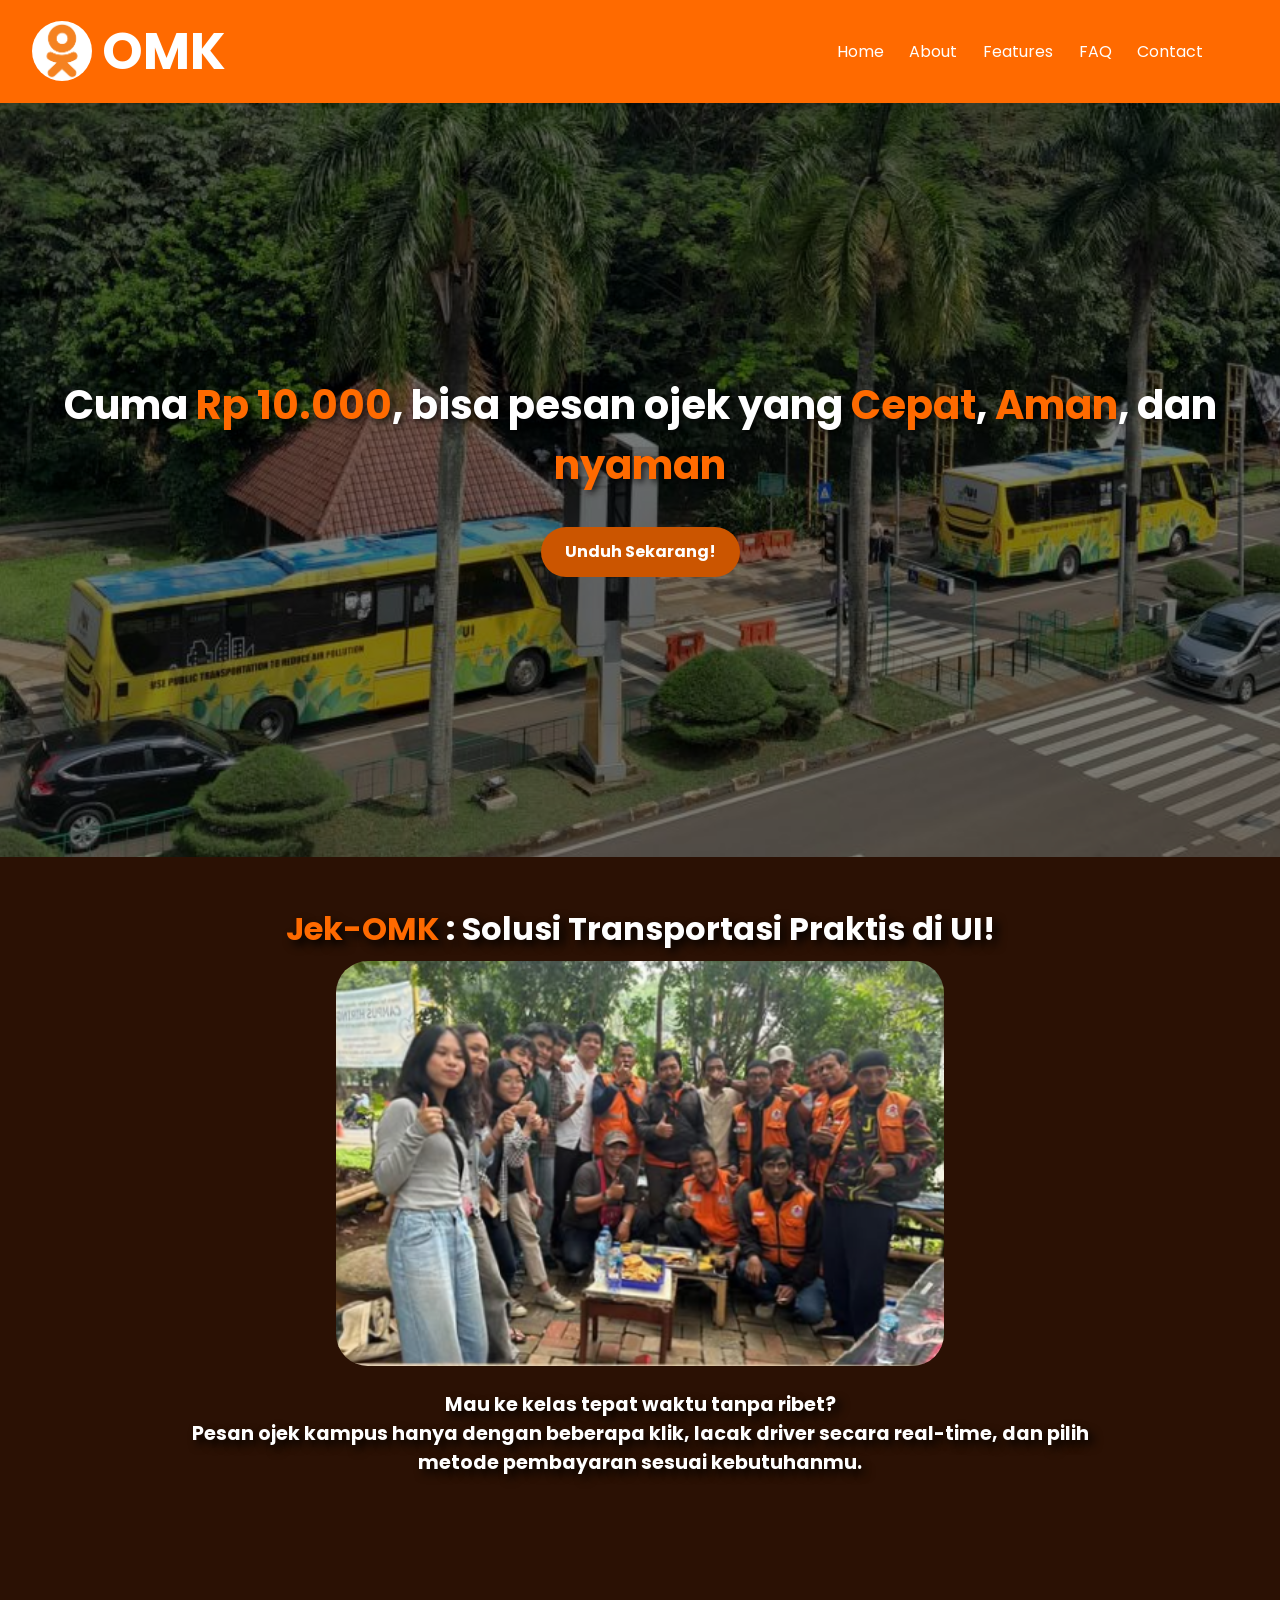
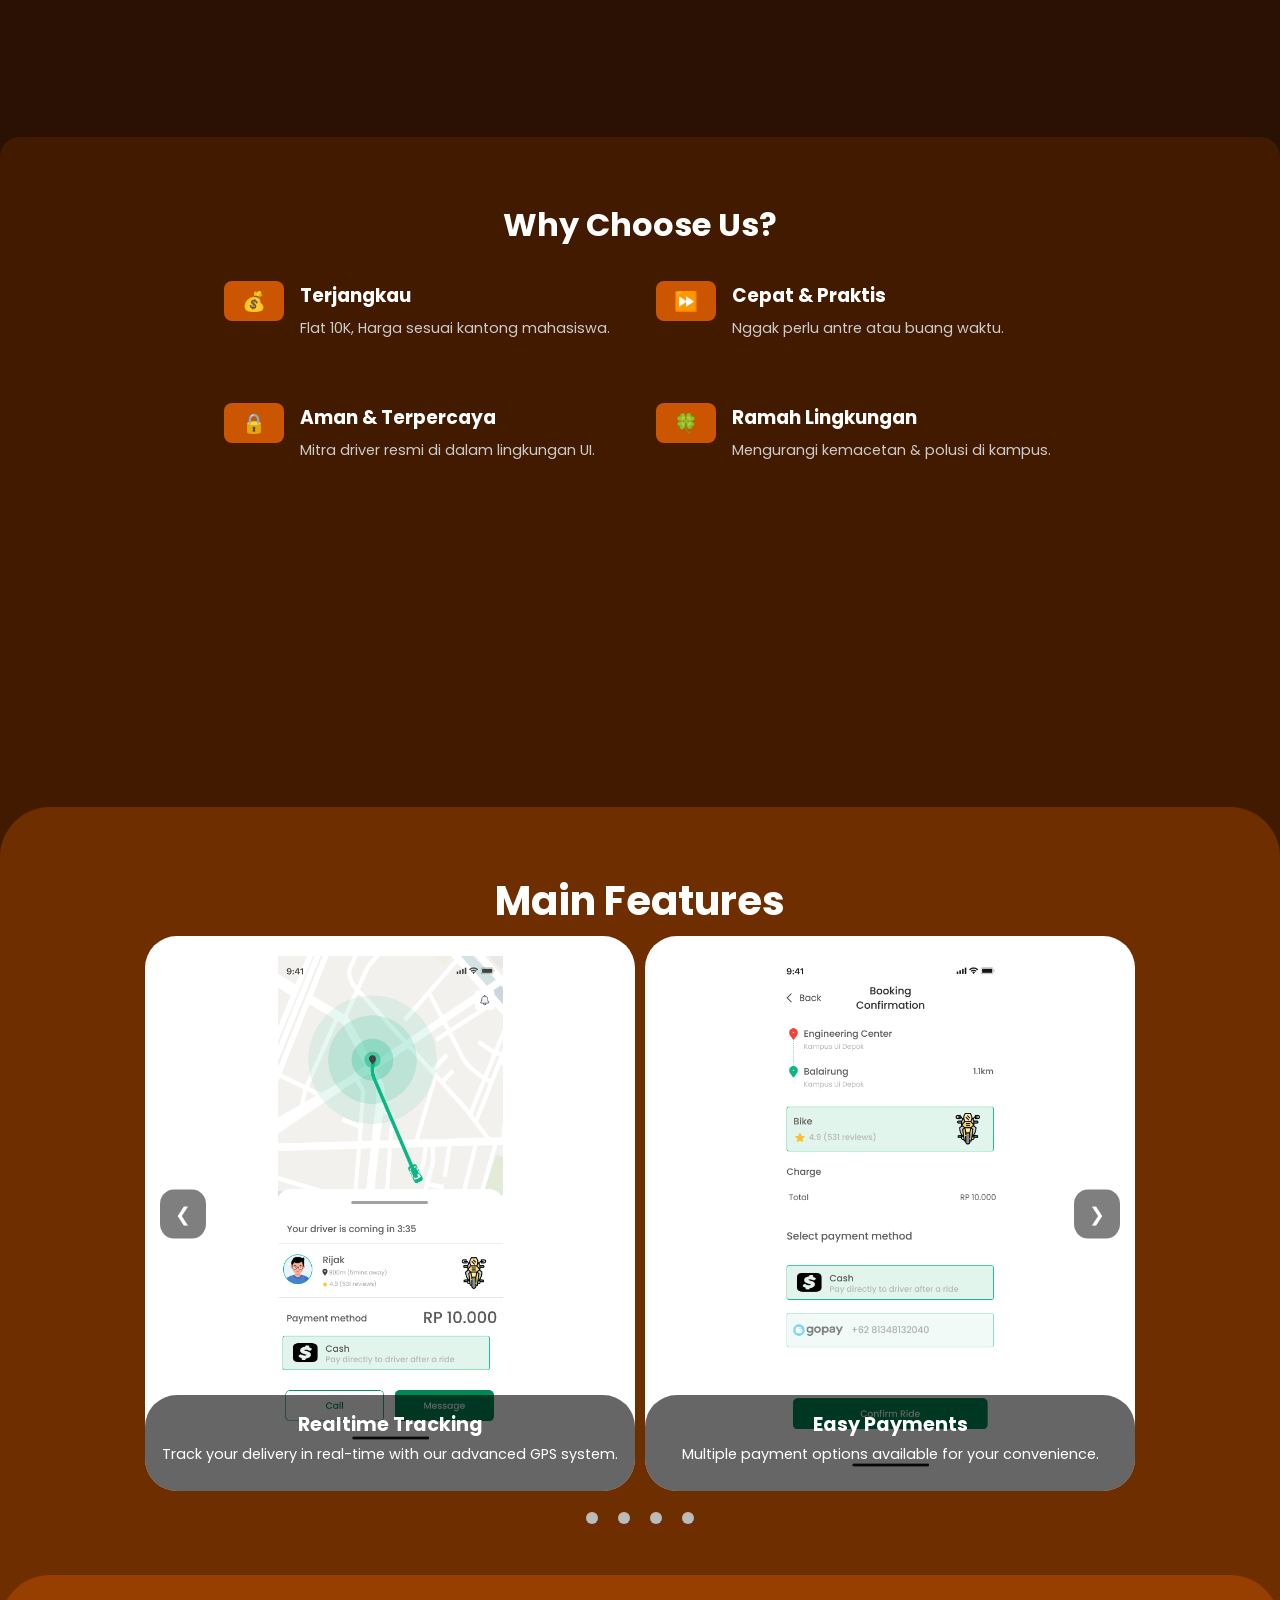
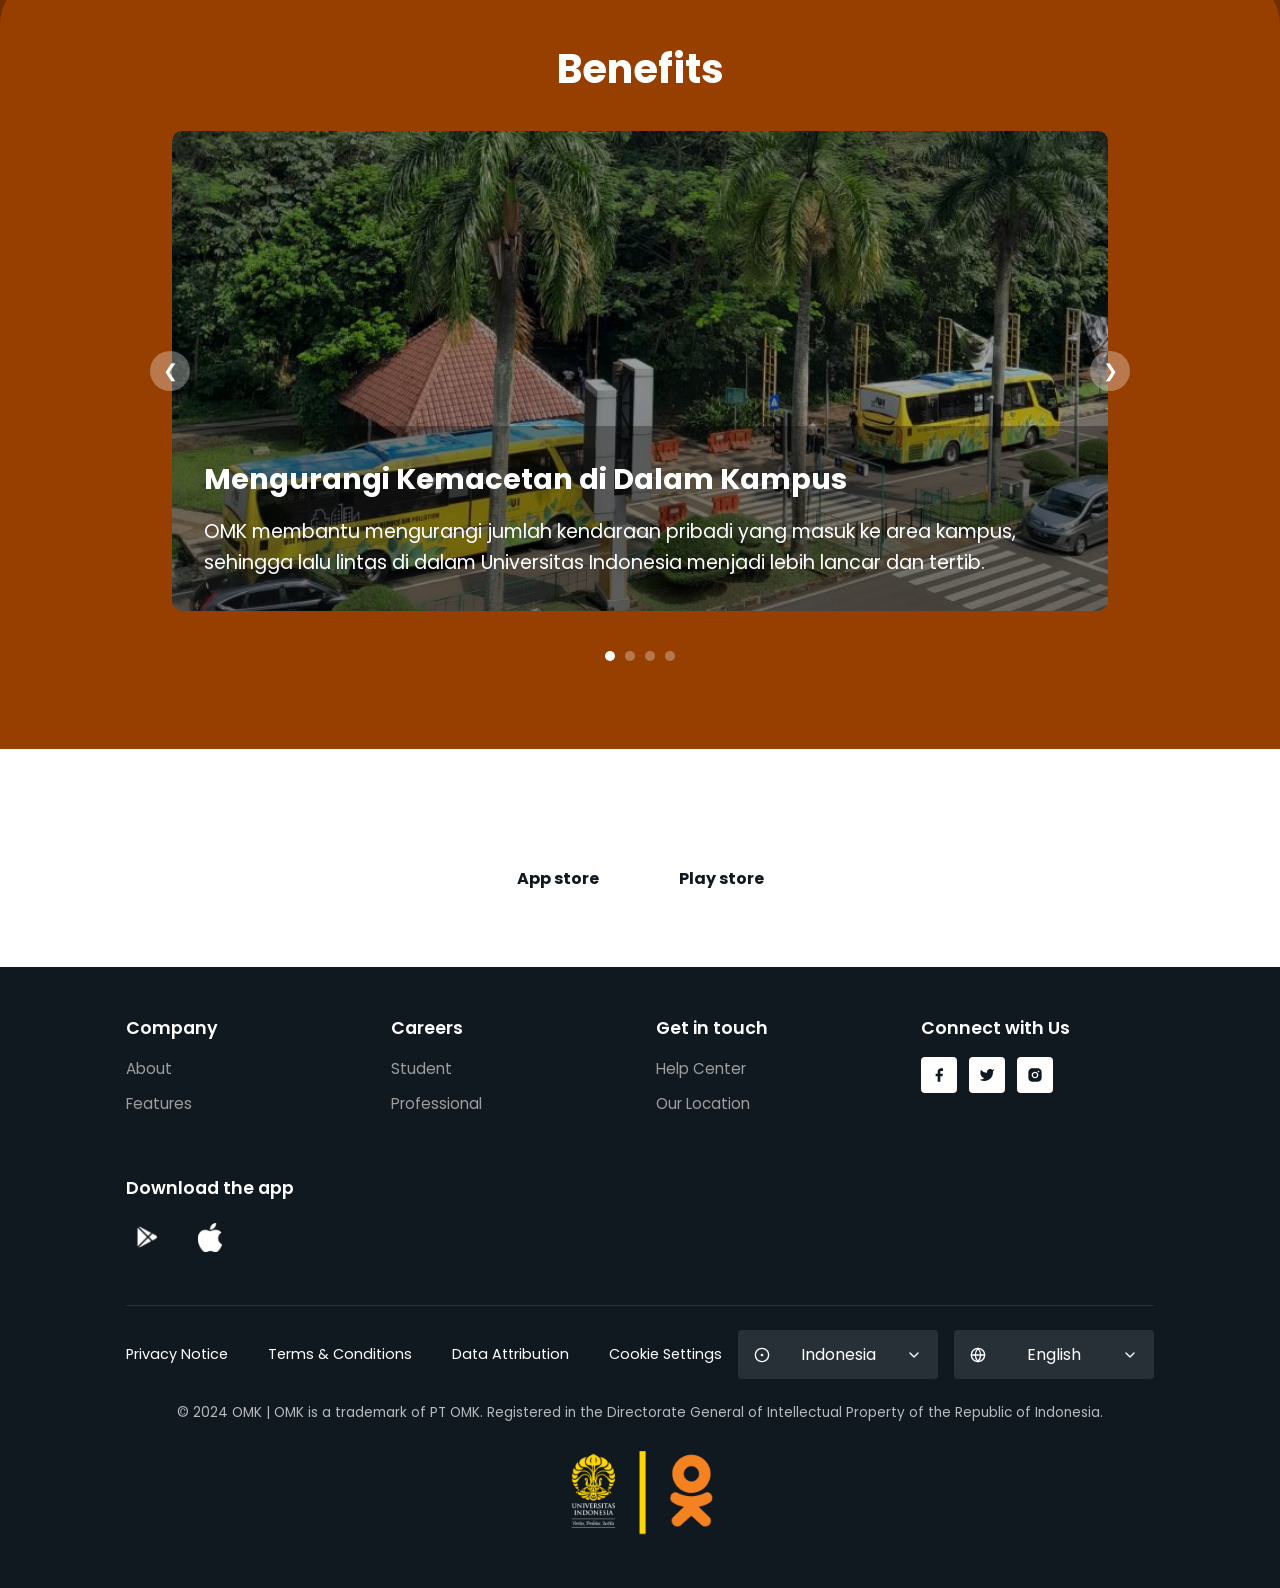
==== commit 6a3d0385: "web icon" ====
--- a/Index.html
+++ b/Index.html
@@ -4,6 +4,7 @@
     <meta charset="UTF-8">
     <meta name="viewport" content="width=device-width, initial-scale=1.0">
     <title>OMK</title>
+    <link rel="icon" type="image/x-icon" href="assets/omk_logo_uaG_icon.ico">
     <link rel="stylesheet" href="style/styles.css">
     <link rel="stylesheet" href="style/4kHeader-Footer.css">
     <link href="https://fonts.googleapis.com/css2?family=Poppins:wght@800&display=swap" rel="stylesheet">
--- a/style/styles.css
+++ b/style/styles.css
@@ -230,6 +230,7 @@
             font-size: 2.5rem;
             margin-bottom: 1.5rem;
             font-weight: bold;
+            text-shadow: 3px 3px 6px rgba(0, 0, 0, 0.7);
         }
 
         .button {
@@ -435,6 +436,7 @@
                 display: inline-block;
                 border-radius: 50%;
                 cursor: pointer;
+                margin: 0rem 0.5rem;
             }
 
             .active {
@@ -1145,11 +1147,11 @@
     }
     
     .social-icons {
-        justify-content: center;
+        justify-content: unset
     }
     
     .app-stores {
-        justify-content: center;
+        justify-content: unset;
     }
 }
 
@@ -1349,16 +1351,13 @@
 @media (max-width: 767px) { 
 
     .container h1 {
-        font-size: 1.5rem;
+        font-size: 1.7rem;
     }
 
     /* .container h2 {
         font-size: 1.5rem;
     } */
 
-    .container h3 {
-        font-size: 1rem;
-    }
 
     .download h2{
         font-size: 1.5rem;
@@ -1720,6 +1719,10 @@
 /*large dekstop*/
 @media ((min-width: 1400px) and (max-width: 2550px)) {
 
+    .header a{
+        font-size: 1.3rem;
+    }
+
     .hero h1{
         text-align: center;
     }
@@ -1751,10 +1754,180 @@
 
 }
 
-
-
-
-
-
-
-
+/*4k*/
+@media ((min-width: 2550px) and (min-height:1000px)){
+    .hero{
+        height: 100vh;
+        justify-content: center;
+    }
+
+    .hero h1{
+        font-size: 4vw;
+        text-align: center;
+        margin: 0rem 15vw 3rem;
+    }
+
+
+    .button{
+        height: auto;
+        width: auto;
+        font-size: 2vw;
+        border-radius: 5rem;
+        padding: 2rem;
+    }
+
+    .about h1{
+        font-size: 3vw;
+    }
+
+    .about img{
+        height: 25vw;
+        width: auto;
+    }
+
+    .about h2{
+        font-size: 2vw;
+    }
+
+    .join{
+        height: 70vh;
+
+    }
+
+    .join h2{
+        font-size: 3vw;
+    }
+
+    .join-options{
+        margin-top: 5vw;
+        max-width: 1500px;
+        gap: 3rem;
+    }
+
+    .option-content h3{
+        font-size: 2vw;
+    }
+
+    .option-icon{
+        height: 3vw;
+        width: 5vw;
+        margin-right: 3rem;
+    }
+
+    .option-icon p{
+        font-size: 2vw;
+    }
+
+    .option-content p{
+        font-size: 1.2vw;
+    }
+
+    .about1 h1{
+        font-size: 3vw;
+        margin-bottom: 3rem;
+    }
+
+    /* .slide{
+
+    } */
+
+    .slideshow-container{
+        max-width: 80%;
+    }
+
+    .slide img{
+        width: 50%;
+    }
+
+    .prev, .next{
+        font-size: 3vw;
+        border-radius: unset;
+    }
+
+    .prev{
+        left: 1rem;
+    }
+     .next{
+        right: 1rem;
+    }
+
+    .slide-content{
+        height: 13rem;
+    }
+
+    .slide-content h3{
+        font-size: 2vw;
+    }
+
+    .slide-content p{
+        font-size: 1.2vw;
+    }
+
+    .dot {
+        width: 1vw;
+        height: 1vw;
+        margin: 0rem 0.5    rem;
+    }
+
+    .slider h2{
+        font-size: 3vw;
+    }
+
+    .benefits-container {
+        max-width: 80vw;
+        height: auto; 
+        display: flex;
+        flex-direction: column;
+        align-items: center;
+    }
+
+    .benefit-slide {
+        display: flex;
+        flex-direction: column;
+        justify-content: center;
+        min-height: 55rem; 
+        height: 80vh; 
+    }
+    
+
+    .benefit-image-container {
+        height: 100%; 
+        max-height: 80vh; 
+    }
+
+    .benefit-image {
+        width: 100%;
+        height: 100%;
+        object-fit: cover; 
+    }
+    
+    .benefit-slide h3 {
+        font-size: 2.5vw;
+        text-shadow: 3px 3px 6px rgba(0, 0, 0, 0.7);
+
+    }
+    
+    .benefit-slide p {
+        font-size: 1.5vw;
+        text-shadow: 3px 3px 6px rgba(0, 0, 0, 0.7);
+    }
+
+    .benefit-dot {
+        width: 1vw;
+        height: 1vw;
+
+    }
+
+    .benefit-prev, .benefit-next{
+        width: 3vw;
+        height: 3vw;
+        font-size: 2vw;
+    }
+
+
+}
+
+
+
+
+
--- a/style/4kHeader-Footer.css
+++ b/style/4kHeader-Footer.css
@@ -6,9 +6,6 @@
         text-align: center;
     } */
 
-    .header {
-        height: 10vh;
-    }
 
     .logo{
         margin-left: 7rem;
@@ -25,7 +22,7 @@
     }
 
     .header a{
-        font-size: 2vh;
+        font-size: 2.5vh;
     }
 
     .nav-menu ul{
@@ -118,7 +115,7 @@
     /*download section*/
 
     .download {
-        padding: 2rem 1rem;
+        padding: 10rem 1rem;
         text-align: center;
     }
 
